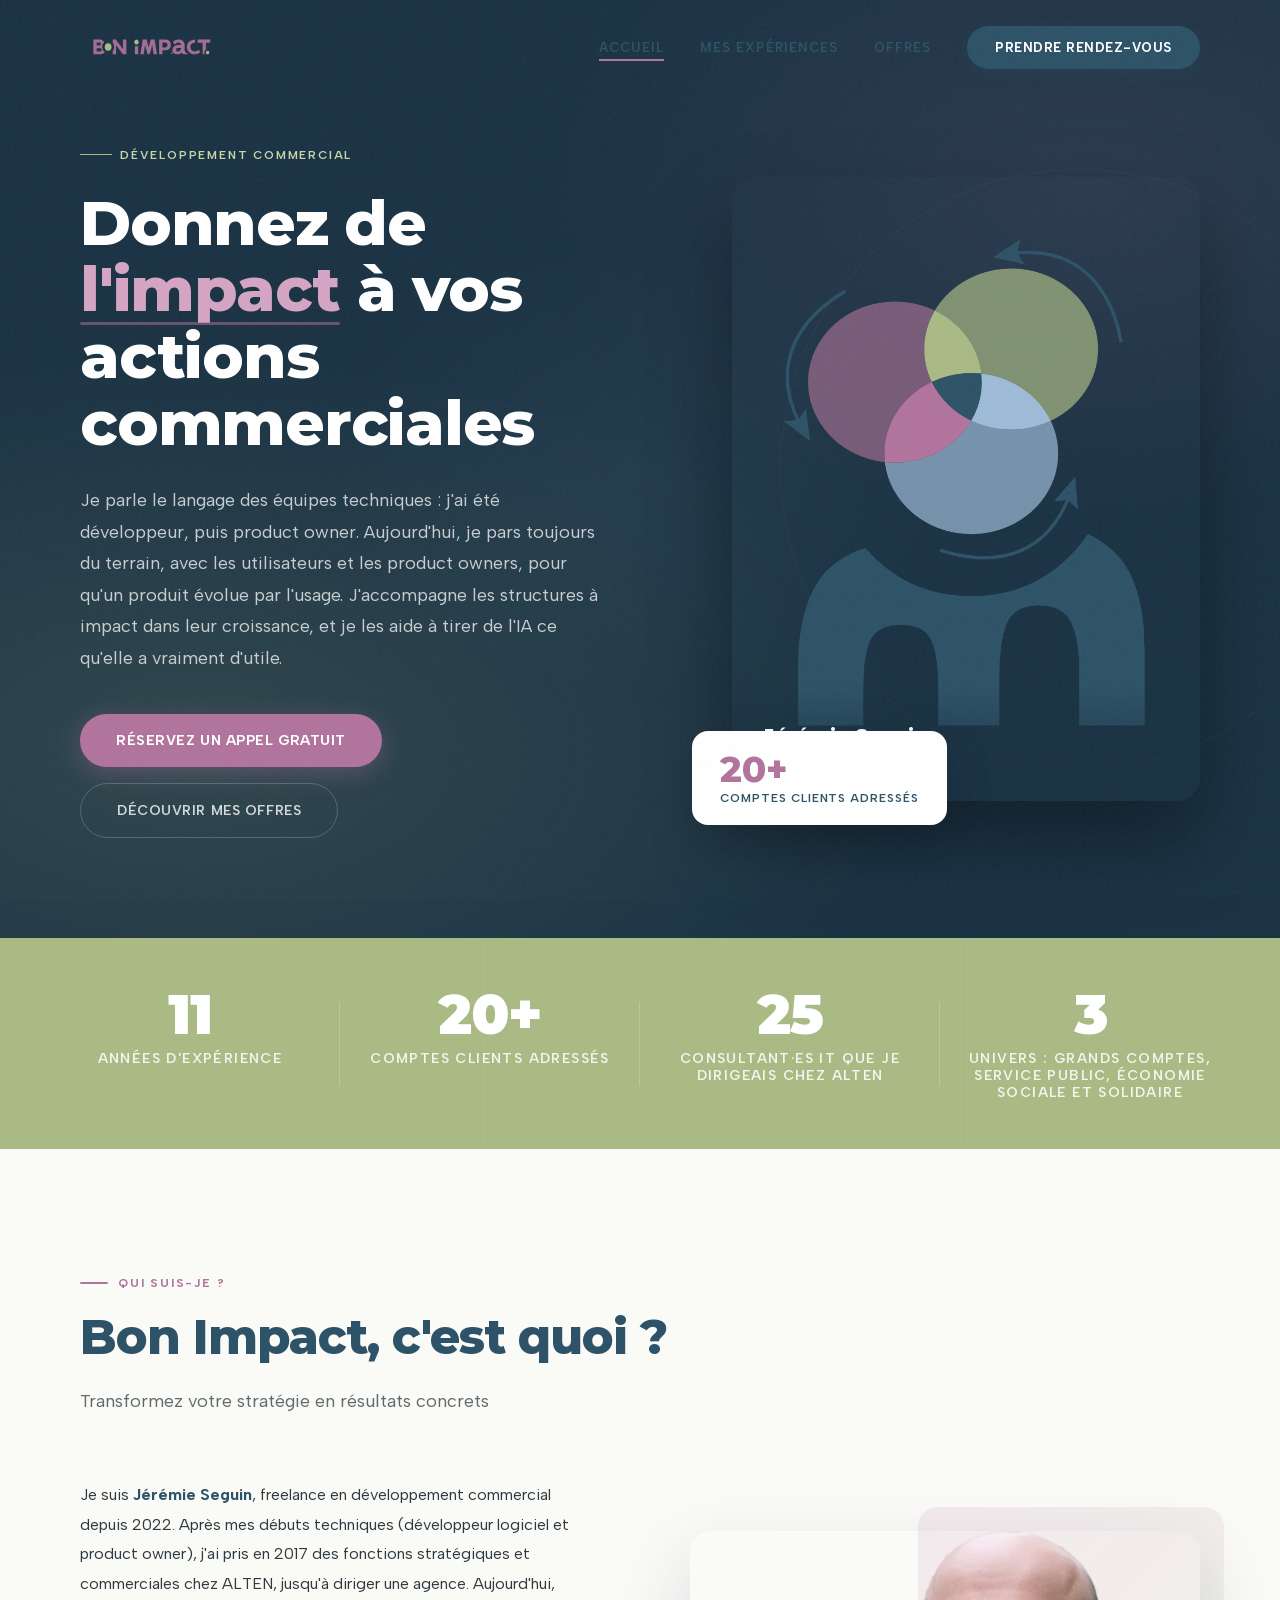
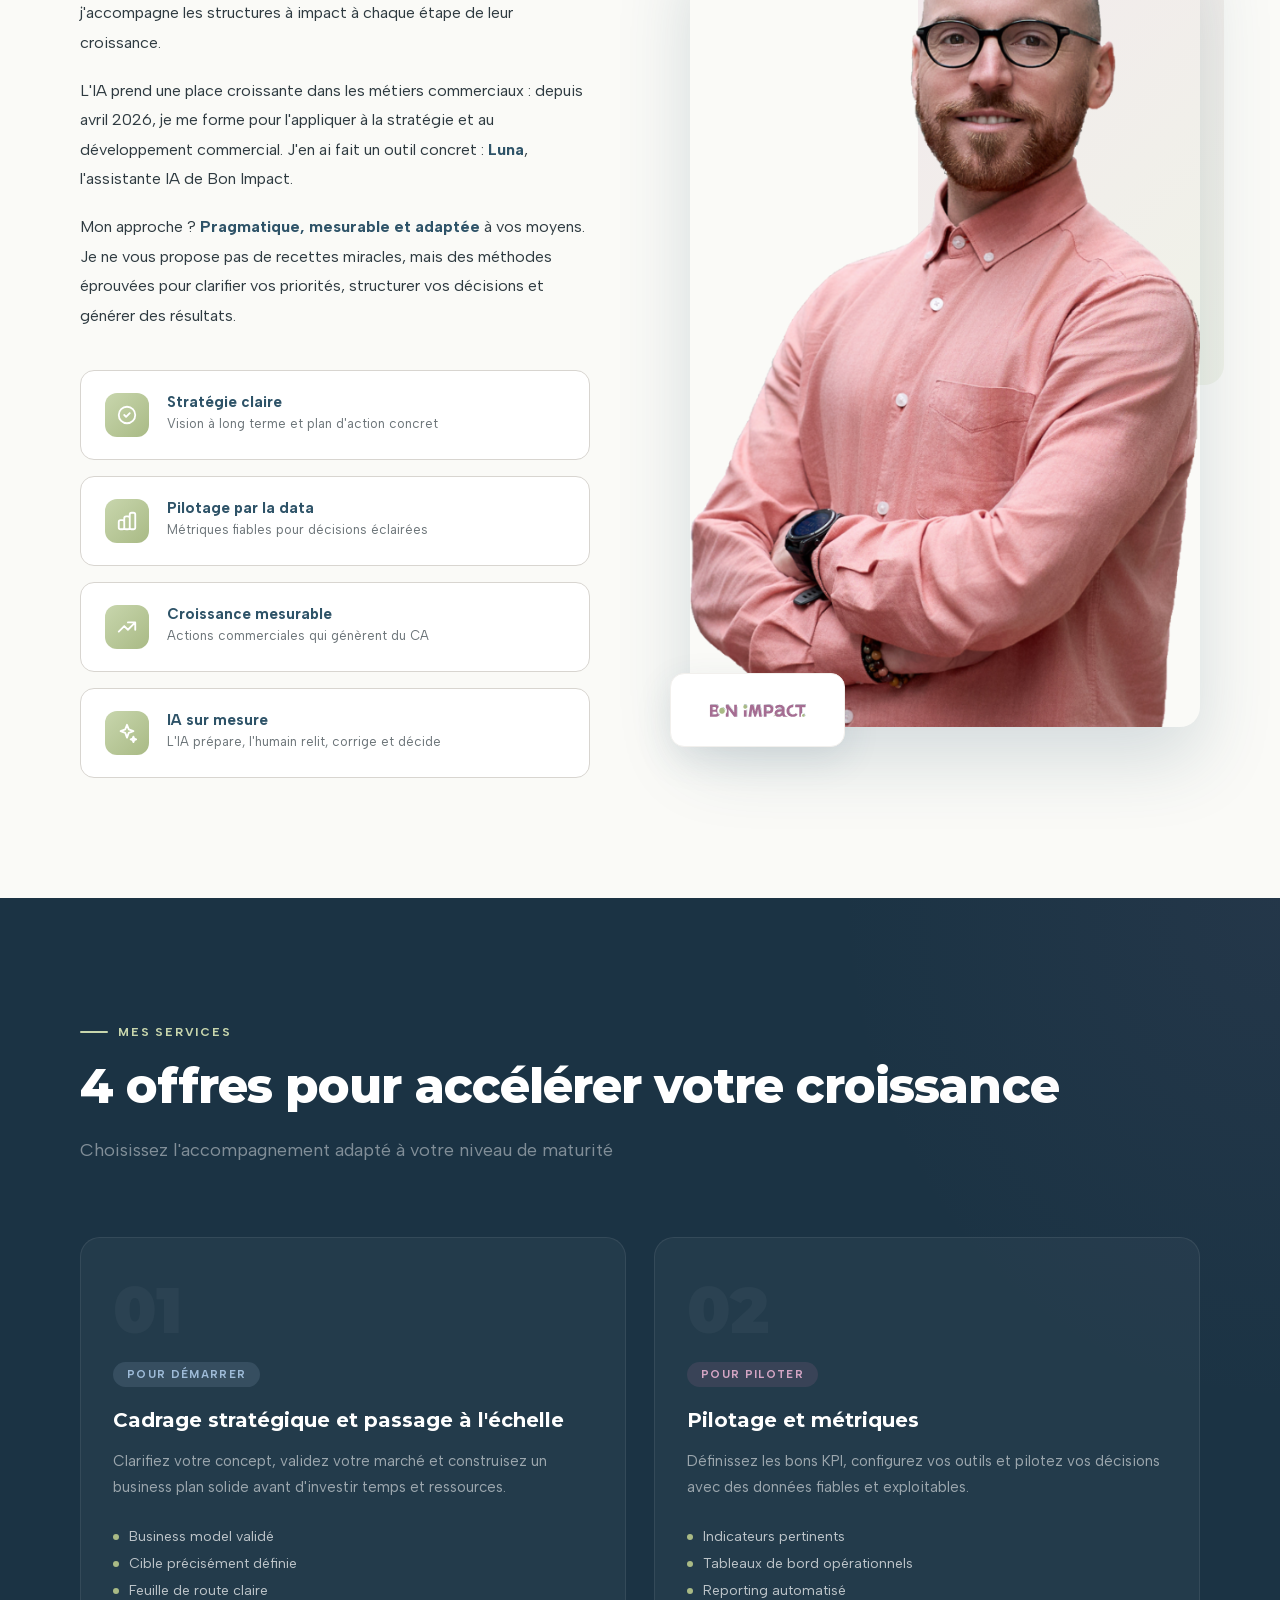
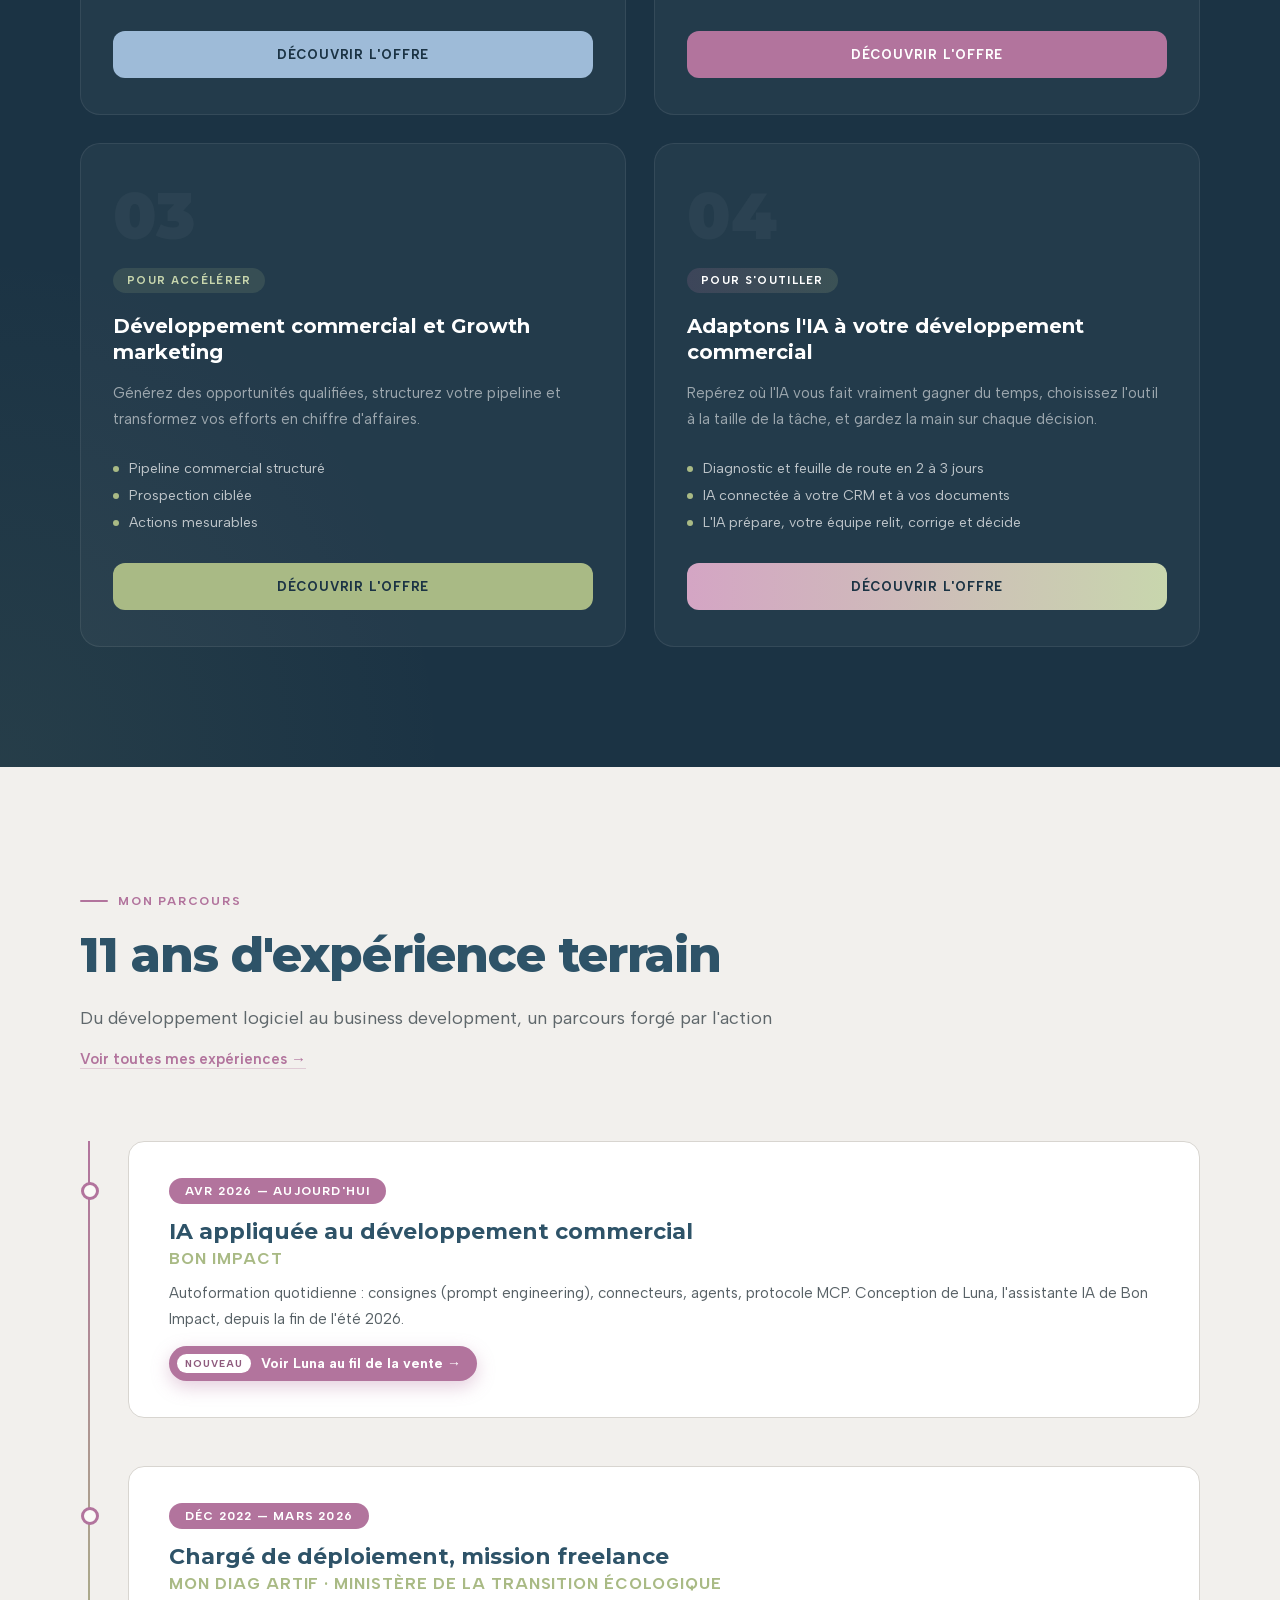
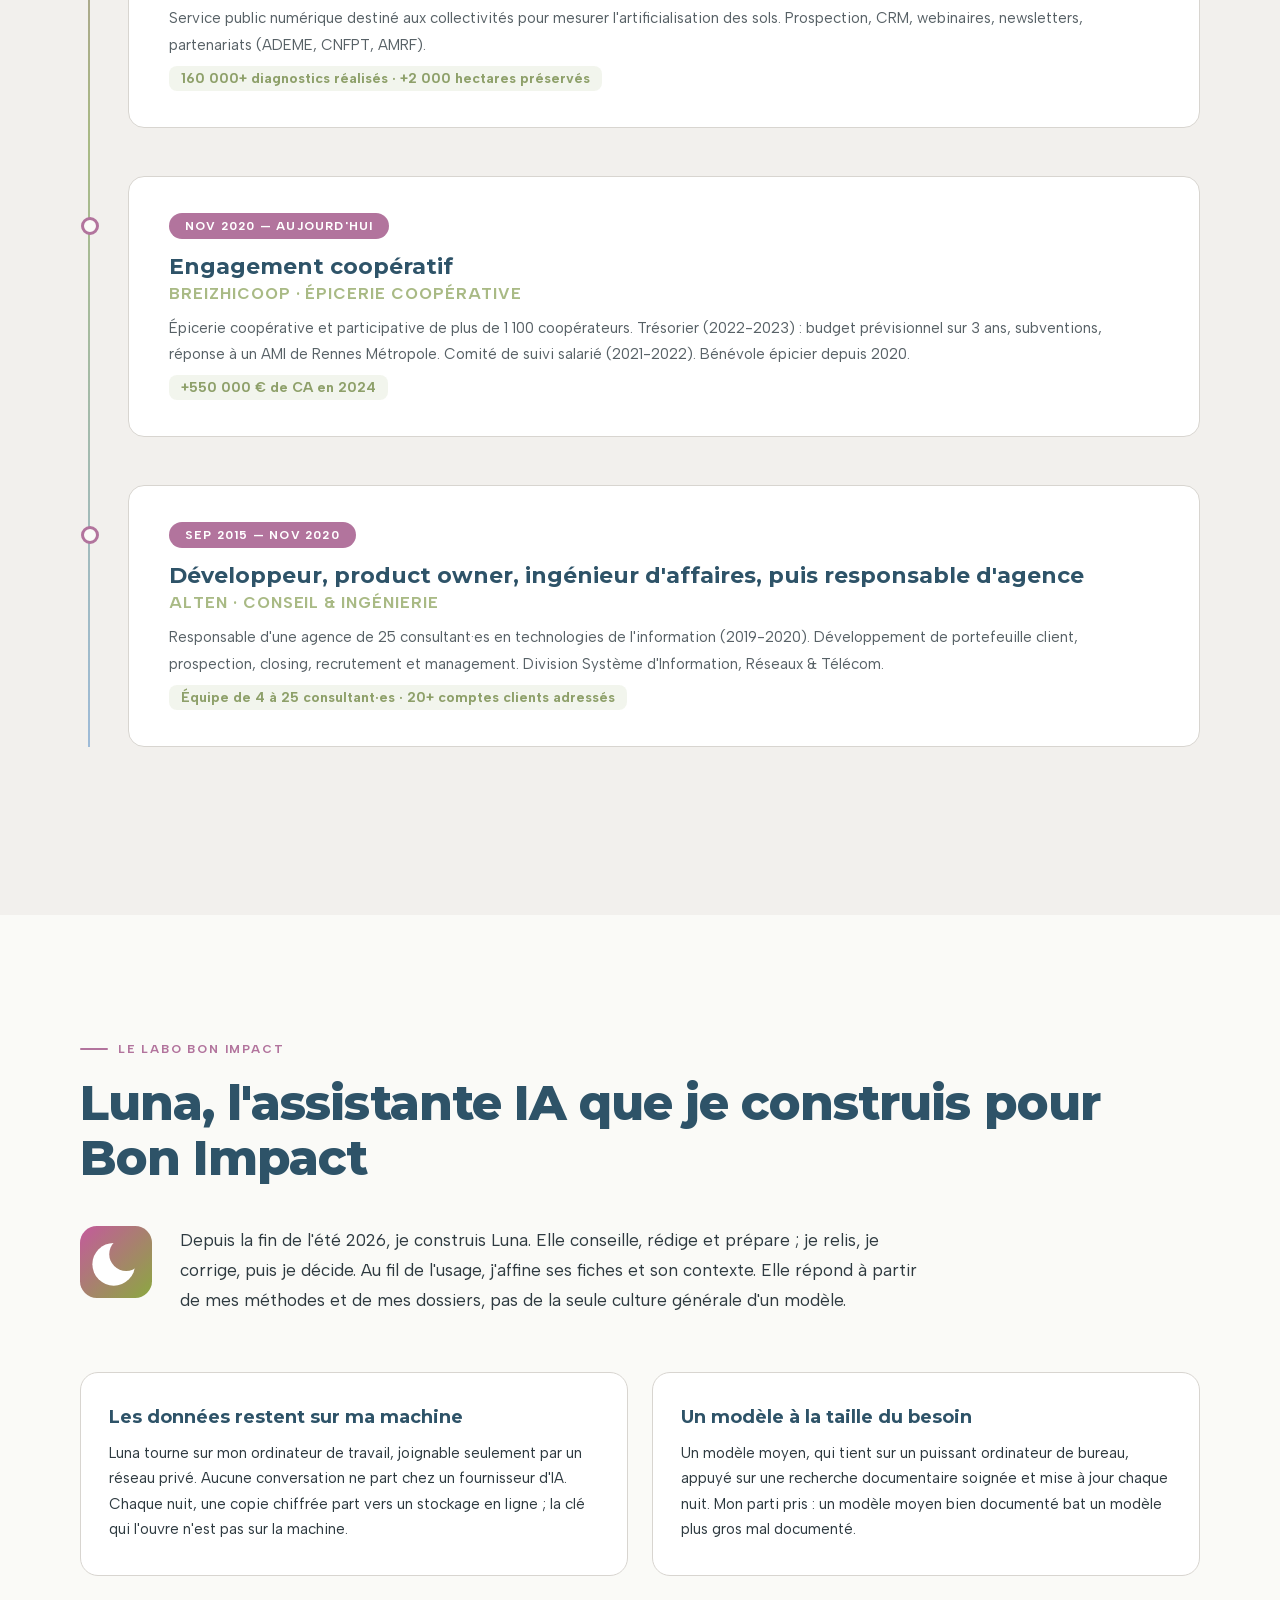
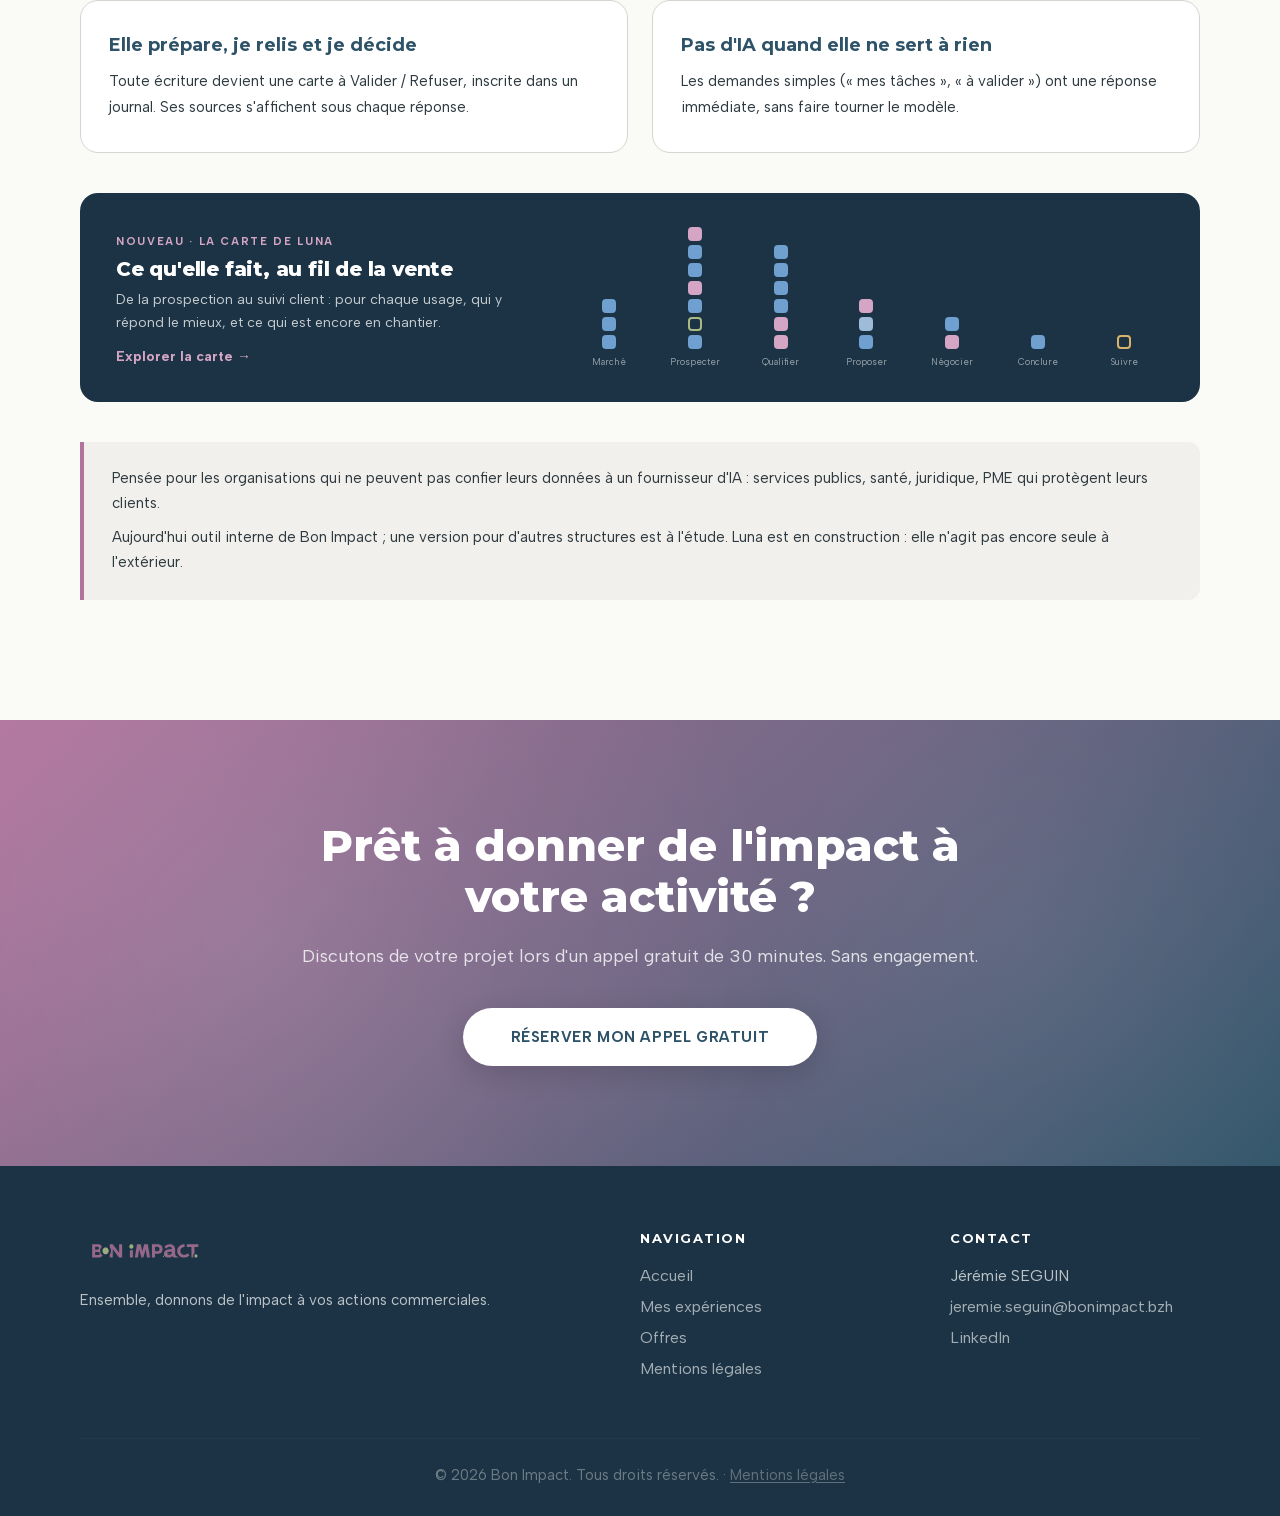
==== index.html @ 22647689 "La feuille de style porte un numéro de version, la pastille Luna devient pleine Sur l'aperçu, le nav" ====
<!DOCTYPE html>
<html lang="fr">

<head>
    <meta charset="UTF-8">
    <meta name="viewport" content="width=device-width, initial-scale=1.0">
    <title>Bon Impact | Développement commercial et IA sur mesure</title>
    <meta name="description"
        content="Dans le numérique depuis 2015, en fonctions stratégiques et commerciales depuis 2017. J'accompagne les structures à impact : cadrage, pilotage, développement commercial et IA adaptée à leurs usages.">

    <!-- Favicon -->
    <link rel="icon" type="image/svg+xml" href="favicon.svg">

    <!-- Fonts -->
    <link rel="preload" href="fonts/montserrat-latin.woff2" as="font" type="font/woff2" crossorigin>
    <link rel="preload" href="fonts/albert-sans-latin.woff2" as="font" type="font/woff2" crossorigin>
    <link rel="stylesheet" href="fonts/fonts.css">

    <!-- Shared design system -->
    <link rel="stylesheet" href="style.css?v=2026-11-13">

    <!--
        Page-specific styles: HOME (index.html)
        Contains: hero, stats band, about, services cards, timeline summary.
    -->
    <style>
        /* ==================================================================
           HERO
           Full-viewport landing with photo card + floating stat badge.
           ================================================================== */

        .hero {
            min-height: 100vh;
            display: flex;
            align-items: center;
            position: relative;
            overflow: hidden;
            background: var(--bleu-nuit);
        }

        .hero::before {
            content: '';
            position: absolute;
            inset: 0;
            background:
                radial-gradient(ellipse 80% 60% at 15% 80%, rgba(169, 186, 133, 0.15) 0%, transparent 70%),
                radial-gradient(ellipse 60% 50% at 85% 20%, rgba(178, 116, 157, 0.12) 0%, transparent 70%),
                radial-gradient(ellipse 40% 40% at 50% 50%, rgba(158, 187, 216, 0.06) 0%, transparent 60%);
        }

        .hero::after {
            content: '';
            position: absolute;
            top: 50%;
            right: -100px;
            width: 600px;
            height: 600px;
            border: 1px solid rgba(178, 116, 157, 0.08);
            border-radius: 50%;
            transform: translateY(-50%);
        }

        .hero-grid {
            display: grid;
            grid-template-columns: 1.1fr 0.9fr;
            gap: 80px;
            align-items: center;
            position: relative;
            z-index: 2;
            padding: 140px 0 100px;
        }

        /* Tag */
        .hero-tag {
            display: inline-flex;
            align-items: center;
            gap: 8px;
            font-size: 12px;
            font-weight: 600;
            letter-spacing: 0.15em;
            text-transform: uppercase;
            color: var(--vert-light);
            margin-bottom: 28px;
            opacity: 0;
            animation: fadeUp 0.8s var(--ease-out-expo) 0.2s forwards;
        }

        .hero-tag::before {
            content: '';
            display: block;
            width: 32px;
            height: 1px;
            background: var(--vert);
        }

        /* Heading */
        .hero h1 {
            font-family: var(--font-display);
            font-size: clamp(38px, 5vw, 62px);
            font-weight: 800;
            line-height: 1.08;
            color: var(--blanc);
            letter-spacing: -0.02em;
            margin-bottom: 28px;
            opacity: 0;
            animation: fadeUp 0.9s var(--ease-out-expo) 0.35s forwards;
        }

        .hero h1 em {
            font-style: normal;
            color: var(--mauve-light);
            position: relative;
        }

        .hero h1 em::after {
            content: '';
            position: absolute;
            bottom: 2px;
            left: 0;
            width: 100%;
            height: 3px;
            background: var(--mauve);
            opacity: 0.5;
            border-radius: 2px;
        }

        /* Lead */
        .hero-lead {
            font-size: 18px;
            line-height: 1.75;
            color: rgba(255, 255, 255, 0.75);
            max-width: 520px;
            margin-bottom: 40px;
            opacity: 0;
            animation: fadeUp 0.9s var(--ease-out-expo) 0.5s forwards;
        }

        /* Actions */
        .hero-actions {
            display: flex;
            gap: 16px;
            flex-wrap: wrap;
            opacity: 0;
            animation: fadeUp 0.9s var(--ease-out-expo) 0.65s forwards;
        }

        .btn-hero-primary {
            background: var(--mauve);
            color: var(--blanc);
            font-family: var(--font-body);
            font-weight: 700;
            font-size: 14px;
            letter-spacing: 0.04em;
            text-transform: uppercase;
            padding: 18px 36px;
            border-radius: 60px;
            transition: all 0.4s var(--ease-out-expo);
            box-shadow: 0 6px 24px rgba(178, 116, 157, 0.35);
        }

        .btn-hero-primary:hover {
            background: var(--mauve-deep);
            transform: translateY(-3px);
            box-shadow: 0 12px 36px rgba(178, 116, 157, 0.4);
        }

        .btn-hero-secondary {
            color: rgba(255, 255, 255, 0.8);
            font-family: var(--font-body);
            font-weight: 600;
            font-size: 14px;
            letter-spacing: 0.04em;
            text-transform: uppercase;
            padding: 18px 36px;
            border-radius: 60px;
            border: 1.5px solid rgba(255, 255, 255, 0.2);
            transition: all 0.4s var(--ease-out-expo);
        }

        .btn-hero-secondary:hover {
            border-color: rgba(255, 255, 255, 0.5);
            color: var(--blanc);
            transform: translateY(-2px);
        }

        /* Photo card */
        .hero-visual {
            position: relative;
            opacity: 0;
            animation: fadeUp 1s var(--ease-out-expo) 0.6s forwards;
        }

        .hero-photo-card {
            position: relative;
            border-radius: 24px;
            overflow: hidden;
            box-shadow: 0 40px 80px rgba(0, 0, 0, 0.35);
        }

        .hero-photo-card img {
            width: 100%;
            aspect-ratio: 3/4;
            object-fit: cover;
            object-position: top;
        }

        .hero-photo-overlay {
            position: absolute;
            bottom: 0;
            left: 0;
            right: 0;
            padding: 40px 32px 32px;
            background: linear-gradient(to top, rgba(27, 51, 68, 0.95) 0%, transparent 100%);
        }

        .hero-photo-name {
            font-family: var(--font-display);
            font-size: 20px;
            font-weight: 700;
            color: var(--blanc);
            margin-bottom: 4px;
        }

        .hero-photo-role {
            font-size: 14px;
            color: var(--vert-light);
            font-weight: 500;
        }

        /* Floating badge */
        .hero-float-card {
            position: absolute;
            bottom: -24px;
            left: -40px;
            background: var(--blanc);
            padding: 20px 28px;
            border-radius: 16px;
            box-shadow: 0 16px 48px rgba(0, 0, 0, 0.15);
            z-index: 3;
            animation: float 6s ease-in-out infinite;
        }

        .hero-float-number {
            font-family: var(--font-display);
            font-size: 36px;
            font-weight: 800;
            color: var(--mauve);
            line-height: 1;
        }

        .hero-float-label {
            font-size: 12px;
            font-weight: 600;
            text-transform: uppercase;
            letter-spacing: 0.08em;
            color: var(--bleu-fonce);
            margin-top: 4px;
        }

        @keyframes float {

            0%,
            100% {
                transform: translateY(0);
            }

            50% {
                transform: translateY(-12px);
            }
        }


        /* ==================================================================
           STATS BAND
           ================================================================== */

        .stats-band {
            background: var(--vert);
            position: relative;
            overflow: hidden;
        }

        .stats-band::before {
            content: '';
            position: absolute;
            inset: 0;
            background: repeating-linear-gradient(90deg, transparent, transparent 120px, rgba(255, 255, 255, 0.04) 120px, rgba(255, 255, 255, 0.04) 121px);
        }

        .stats-inner {
            display: grid;
            grid-template-columns: repeat(4, 1fr);
            position: relative;
            z-index: 1;
        }

        .stat-item {
            text-align: center;
            padding: 48px 24px;
            position: relative;
            transition: background 0.3s ease;
        }

        .stat-item:hover {
            background: rgba(255, 255, 255, 0.08);
        }

        .stat-item:not(:last-child)::after {
            content: '';
            position: absolute;
            right: 0;
            top: 30%;
            bottom: 30%;
            width: 1px;
            background: rgba(255, 255, 255, 0.2);
        }

        .stat-number {
            font-family: var(--font-display);
            font-size: clamp(40px, 5vw, 56px);
            font-weight: 900;
            color: var(--blanc);
            line-height: 1;
            letter-spacing: -0.02em;
        }

        .stat-label {
            font-size: 14px;
            font-weight: 600;
            text-transform: uppercase;
            letter-spacing: 0.1em;
            color: rgba(255, 255, 255, 0.85);
            margin-top: 8px;
        }


        /* ==================================================================
           ABOUT SECTION
           ================================================================== */

        .about {
            padding: 120px 0;
        }

        .about-grid {
            display: grid;
            grid-template-columns: 1fr 1fr;
            gap: 100px;
            align-items: center;
            margin-top: 64px;
        }

        .about-text p {
            font-size: 16px;
            line-height: 1.85;
            color: var(--texte);
            margin-bottom: 18px;
        }

        .about-text p strong {
            color: var(--bleu-fonce);
            font-weight: 700;
        }

        /* Value cards */
        .values-grid {
            display: grid;
            gap: 16px;
            margin-top: 40px;
        }

        .value-card {
            display: flex;
            align-items: flex-start;
            gap: 18px;
            padding: 22px 24px;
            background: var(--blanc);
            border-radius: 14px;
            border: 1px solid var(--gris-moyen);
            transition: all 0.4s var(--ease-out-expo);
        }

        .value-card:hover {
            transform: translateX(6px);
            border-color: var(--vert);
            box-shadow: 0 8px 24px rgba(46, 83, 104, 0.08);
        }

        .value-icon {
            flex-shrink: 0;
            width: 44px;
            height: 44px;
            background: linear-gradient(135deg, var(--vert-light), var(--vert));
            border-radius: 12px;
            display: flex;
            align-items: center;
            justify-content: center;
        }

        .value-icon svg {
            width: 22px;
            height: 22px;
            color: var(--blanc);
        }

        .value-card h4 {
            font-family: var(--font-body);
            font-size: 15px;
            font-weight: 700;
            color: var(--bleu-fonce);
            margin-bottom: 3px;
        }

        .value-card p {
            font-size: 13px;
            line-height: 1.5;
            color: var(--texte);
            opacity: 0.7;
            margin: 0;
        }

        /* Photo composition */
        .about-visual {
            position: relative;
        }

        .about-photo-main {
            border-radius: 20px;
            box-shadow: 0 32px 72px rgba(46, 83, 104, 0.18);
            position: relative;
            z-index: 2;
        }

        .about-visual::before {
            content: '';
            position: absolute;
            top: -24px;
            right: -24px;
            width: 60%;
            height: 60%;
            background: linear-gradient(135deg, var(--mauve-light), var(--vert-light));
            opacity: 0.2;
            border-radius: 20px;
            z-index: 0;
        }

        .about-logo-badge {
            position: absolute;
            bottom: -20px;
            left: -20px;
            background: var(--blanc);
            padding: 18px 28px;
            border-radius: 14px;
            box-shadow: 0 12px 36px rgba(46, 83, 104, 0.12);
            z-index: 3;
            border: 1px solid var(--gris-clair);
        }

        .about-logo-badge img {
            height: 36px;
        }


        /* ==================================================================
           SERVICES CARDS
           ================================================================== */

        .services {
            padding: 120px 0;
            background: var(--bleu-nuit);
            position: relative;
            overflow: hidden;
        }

        .services::before {
            content: '';
            position: absolute;
            inset: 0;
            background: radial-gradient(ellipse 50% 50% at 0% 100%, rgba(169, 186, 133, 0.08) 0%, transparent 70%), radial-gradient(ellipse 50% 50% at 100% 0%, rgba(178, 116, 157, 0.06) 0%, transparent 70%);
        }

        /* Override section-header on dark bg */
        .services .section-label {
            color: var(--vert-light);
        }

        .services .section-label::before {
            background: var(--vert-light);
        }

        .services .section-title {
            color: var(--blanc);
        }

        .services .section-subtitle {
            color: rgba(255, 255, 255, 0.6);
        }

        .services-grid {
            display: grid;
            grid-template-columns: repeat(2, 1fr);
            gap: 28px;
            margin-top: 72px;
            position: relative;
            z-index: 1;
        }

        .service-card {
            background: rgba(255, 255, 255, 0.04);
            border: 1px solid rgba(255, 255, 255, 0.08);
            border-radius: 20px;
            padding: 40px 32px 36px;
            transition: all 0.5s var(--ease-out-expo);
            position: relative;
            overflow: hidden;
        }

        .service-card::before {
            content: '';
            position: absolute;
            top: 0;
            left: 0;
            right: 0;
            height: 3px;
            background: var(--bleu-clair);
            transform: scaleX(0);
            transform-origin: left;
            transition: transform 0.5s var(--ease-out-expo);
        }

        .service-card:hover::before {
            transform: scaleX(1);
        }

        .service-card:hover {
            background: rgba(255, 255, 255, 0.08);
            border-color: rgba(255, 255, 255, 0.15);
            transform: translateY(-8px);
            box-shadow: 0 24px 64px rgba(0, 0, 0, 0.25);
        }

        .service-card:nth-child(2)::before {
            background: var(--mauve);
        }

        .service-card:nth-child(3)::before {
            background: var(--vert);
        }

        .service-card:nth-child(4)::before {
            background: linear-gradient(90deg, var(--mauve), var(--vert));
        }

        .card-number {
            font-family: var(--font-display);
            font-size: 64px;
            font-weight: 900;
            color: rgba(255, 255, 255, 0.04);
            line-height: 1;
            margin-bottom: 20px;
        }

        .card-tag {
            display: inline-block;
            font-size: 11px;
            font-weight: 700;
            letter-spacing: 0.12em;
            text-transform: uppercase;
            padding: 6px 14px;
            border-radius: 20px;
            margin-bottom: 20px;
        }

        .card-tag-blue {
            background: rgba(158, 187, 216, 0.15);
            color: var(--bleu-clair);
        }

        .card-tag-pink {
            background: rgba(178, 116, 157, 0.15);
            color: var(--mauve-light);
        }

        .card-tag-green {
            background: rgba(169, 186, 133, 0.15);
            color: var(--vert-light);
        }

        .card-tag-ia {
            background: linear-gradient(90deg, rgba(178, 116, 157, 0.18), rgba(169, 186, 133, 0.18));
            color: var(--blanc);
        }

        .service-card h3 {
            font-family: var(--font-display);
            font-size: 20px;
            font-weight: 700;
            color: var(--blanc);
            line-height: 1.3;
            margin-bottom: 16px;
        }

        .service-card .card-desc {
            font-size: 15px;
            line-height: 1.7;
            color: rgba(255, 255, 255, 0.55);
            margin-bottom: 28px;
        }

        .card-benefits {
            display: flex;
            flex-direction: column;
            gap: 10px;
            margin-bottom: 32px;
        }

        .benefit {
            display: flex;
            align-items: center;
            gap: 10px;
            font-size: 14px;
            color: rgba(255, 255, 255, 0.7);
        }

        .benefit::before {
            content: '';
            width: 6px;
            height: 6px;
            background: var(--vert);
            border-radius: 50%;
            flex-shrink: 0;
        }

        .btn-card {
            display: block;
            text-align: center;
            font-family: var(--font-body);
            font-size: 13px;
            font-weight: 700;
            letter-spacing: 0.06em;
            text-transform: uppercase;
            padding: 16px 24px;
            border-radius: 12px;
            transition: all 0.4s var(--ease-out-expo);
        }

        .btn-blue {
            background: var(--bleu-clair);
            color: var(--bleu-nuit);
        }

        .btn-blue:hover {
            background: #b5cedf;
            transform: translateY(-2px);
        }

        .btn-pink {
            background: var(--mauve);
            color: var(--blanc);
        }

        .btn-pink:hover {
            background: var(--mauve-deep);
            transform: translateY(-2px);
        }

        .btn-green {
            background: var(--vert);
            color: var(--bleu-nuit);
        }

        .btn-green:hover {
            background: #b8c898;
            transform: translateY(-2px);
        }

        .btn-ia {
            background: linear-gradient(90deg, var(--mauve-light), var(--vert-light));
            color: var(--bleu-nuit);
        }

        .btn-ia:hover {
            filter: brightness(1.06);
            transform: translateY(-2px);
        }


        /* ==================================================================
           LABO — Luna
           ================================================================== */

        .labo {
            padding: 120px 0;
            background: var(--creme);
        }

        .labo-head {
            display: flex;
            align-items: flex-start;
            gap: 28px;
            margin-top: 40px;
        }

        .labo-icon {
            flex-shrink: 0;
            width: 72px;
            height: 72px;
        }

        .labo-intro {
            font-size: 17px;
            line-height: 1.75;
            max-width: 760px;
            margin: 0;
        }

        .labo-grid {
            display: grid;
            grid-template-columns: repeat(2, 1fr);
            gap: 24px;
            margin-top: 56px;
        }

        .labo-card {
            background: var(--blanc);
            border: 1px solid var(--gris-moyen);
            border-radius: 18px;
            padding: 32px 28px;
            transition: all 0.4s var(--ease-out-expo);
        }

        .labo-card:hover {
            border-color: var(--mauve-light);
            box-shadow: 0 12px 32px rgba(46, 83, 104, 0.08);
        }

        .labo-card h3 {
            font-family: var(--font-display);
            font-size: 18px;
            font-weight: 700;
            color: var(--bleu-fonce);
            line-height: 1.35;
            margin-bottom: 12px;
        }

        .labo-card p {
            font-size: 15px;
            line-height: 1.7;
            margin: 0;
        }

        .labo-foot {
            margin-top: 40px;
            padding: 24px 28px;
            border-left: 4px solid var(--mauve);
            background: var(--gris-clair);
            border-radius: 0 12px 12px 0;
            font-size: 15px;
            line-height: 1.7;
        }

        .labo-foot p {
            margin: 0;
        }

        .labo-foot p + p {
            margin-top: 8px;
        }


        /* ==================================================================
           TIMELINE SUMMARY
           ================================================================== */

        .parcours {
            padding: 120px 0;
            background: var(--gris-clair);
        }

        .parcours-link {
            display: inline-block;
            margin-top: 16px;
            color: var(--mauve);
            font-weight: 600;
            font-size: 15px;
            border-bottom: 1px solid rgba(178, 116, 157, 0.3);
            transition: color 0.3s ease;
        }

        .parcours-link:hover {
            color: var(--mauve-deep);
        }

        .timeline {
            margin-top: 72px;
            position: relative;
            padding-left: 48px;
        }

        .timeline::before {
            content: '';
            position: absolute;
            left: 8px;
            top: 0;
            bottom: 0;
            width: 2px;
            background: linear-gradient(180deg, var(--mauve) 0%, var(--vert) 50%, var(--bleu-clair) 100%);
        }

        .tl-item {
            position: relative;
            margin-bottom: 48px;
            background: var(--blanc);
            padding: 36px 40px;
            border-radius: 16px;
            border: 1px solid var(--gris-moyen);
            transition: all 0.4s var(--ease-out-expo);
        }

        .tl-item:hover {
            transform: translateX(6px);
            box-shadow: 0 12px 32px rgba(46, 83, 104, 0.08);
            border-color: var(--mauve);
        }

        .tl-item::before {
            content: '';
            position: absolute;
            left: -48px;
            top: 40px;
            width: 18px;
            height: 18px;
            background: var(--creme);
            border: 3px solid var(--mauve);
            border-radius: 50%;
            z-index: 1;
        }

        .tl-dates {
            display: inline-block;
            font-size: 12px;
            font-weight: 700;
            letter-spacing: 0.1em;
            text-transform: uppercase;
            background: var(--mauve);
            color: var(--blanc);
            padding: 6px 16px;
            border-radius: 20px;
            margin-bottom: 14px;
        }

        .tl-item h3 {
            font-family: var(--font-display);
            font-size: 22px;
            font-weight: 700;
            color: var(--bleu-fonce);
            margin-bottom: 4px;
        }

        .tl-company {
            font-size: 16px;
            font-weight: 700;
            color: var(--vert);
            text-transform: uppercase;
            letter-spacing: 0.06em;
            margin-bottom: 12px;
        }

        .tl-item p {
            font-size: 15px;
            line-height: 1.75;
            color: var(--texte);
            opacity: 0.8;
        }

        .tl-highlight {
            display: inline-block;
            background: rgba(169, 186, 133, 0.15);
            color: var(--vert-deep);
            font-weight: 700;
            padding: 4px 12px;
            border-radius: 8px;
            font-size: 14px;
            margin-top: 8px;
        }


        /* ==================================================================
           RESPONSIVE — Page-specific
           ================================================================== */

        @media (max-width: 1024px) {
            .hero-grid {
                grid-template-columns: 1fr;
                gap: 48px;
                padding: 120px 0 80px;
            }

            .hero-visual {
                max-width: 400px;
                margin: 0 auto;
            }

            .hero-float-card {
                left: 0;
            }

            .about-grid {
                grid-template-columns: 1fr;
                gap: 60px;
            }

            .about-visual {
                max-width: 400px;
                margin: 0 auto;
            }

            .services-grid {
                grid-template-columns: 1fr;
                max-width: 520px;
                margin-left: auto;
                margin-right: auto;
                margin-top: 60px;
            }

            .stats-inner {
                grid-template-columns: repeat(2, 1fr);
            }

            .stat-item:nth-child(2n)::after {
                display: none;
            }

            .labo-grid {
                grid-template-columns: 1fr;
            }
        }

        @media (max-width: 768px) {
            .stats-inner {
                grid-template-columns: 1fr;
            }

            .stat-item:not(:last-child)::after {
                display: none;
            }

            .stat-item {
                padding: 28px 24px;
            }

            .timeline {
                padding-left: 36px;
            }

            .tl-item {
                padding: 28px;
            }

            .tl-item::before {
                left: -36px;
            }

            .hero-float-card {
                display: none;
            }

            .labo-head {
                flex-direction: column;
                gap: 20px;
            }

            .labo-icon {
                width: 56px;
                height: 56px;
            }
        }
    </style>
</head>

<body>

    <!-- ================================================================
         NAVIGATION — Active: Accueil
         ================================================================ -->
    <nav class="nav" id="nav">
        <div class="container">
            <div class="nav-inner">
                <a href="index.html"><img src="Logo_Bon_impact.svg" alt="Bon Impact" class="nav-logo"></a>
                <ul class="nav-links" id="navLinks">
                    <li><a href="index.html" class="nav-link active">Accueil</a></li>
                    <li><a href="a-propos.html" class="nav-link">Mes expériences</a></li>
                    <li><a href="offres.html" class="nav-link">Offres</a></li>
                    <li><a href="https://cal.com/bonimpact/appel-decouverte" data-rdv class="nav-cta">Prendre rendez-vous</a></li>
                </ul>
                <div class="hamburger" onclick="document.getElementById('navLinks').classList.toggle('open')">
                    <span></span><span></span><span></span>
                </div>
            </div>
        </div>
    </nav>

    <!-- HERO -->
    <section class="hero" id="hero">
        <div class="container">
            <div class="hero-grid">
                <div>
                    <div class="hero-tag">Développement commercial</div>
                    <h1>Donnez de <em>l'impact</em> à vos actions commerciales</h1>
                    <p class="hero-lead">Je parle le langage des équipes techniques : j'ai été développeur, puis
                        product owner. Aujourd'hui, je pars toujours du terrain, avec les utilisateurs et les product owners,
                        pour qu'un produit évolue par l'usage. J'accompagne les structures à impact dans leur
                        croissance, et je les aide à tirer de l'IA ce qu'elle a vraiment d'utile.</p>
                    <div class="hero-actions">
                        <a href="https://cal.com/bonimpact/appel-decouverte" data-rdv class="btn-hero-primary">Réservez un appel
                            gratuit</a>
                        <a href="offres.html" class="btn-hero-secondary">Découvrir mes offres</a>
                    </div>
                </div>
                <div class="hero-visual">
                    <div class="hero-photo-card">
                        <img src="Hero_index.png"
                            alt="Image décorative sur les couleurs de Bon Impact et symbolisant le cycle stratégie, pilotage et growth marketing">
                        <div class="hero-photo-overlay">
                            <div class="hero-photo-name">Jérémie Seguin</div>
                            <div class="hero-photo-role">Fondateur — Bon Impact</div>
                        </div>
                    </div>
                    <div class="hero-float-card">
                        <div class="hero-float-number">20+</div>
                        <div class="hero-float-label">Comptes clients adressés</div>
                    </div>
                </div>
            </div>
        </div>
    </section>

    <!-- STATS -->
    <section class="stats-band">
        <div class="container-wide">
            <div class="stats-inner">
                <div class="stat-item">
                    <div class="stat-number" data-years-since="2015-09">11</div>
                    <div class="stat-label">Années d'expérience</div>
                </div>
                <div class="stat-item">
                    <div class="stat-number">20+</div>
                    <div class="stat-label">Comptes clients adressés</div>
                </div>
                <div class="stat-item">
                    <div class="stat-number">25</div>
                    <div class="stat-label">Consultant·es IT que je dirigeais chez ALTEN</div>
                </div>
                <div class="stat-item">
                    <div class="stat-number">3</div>
                    <div class="stat-label">Univers : grands comptes, service public, économie sociale et solidaire</div>
                </div>
            </div>
        </div>
    </section>

    <!-- ABOUT — Summary (full version: a-propos.html) -->
    <section class="about" id="about">
        <div class="container">
            <div class="section-label">Qui suis-je ?</div>
            <div class="section-title">Bon Impact, c'est quoi ?</div>
            <div class="section-subtitle">Transformez votre stratégie en résultats concrets</div>
            <div class="about-grid">
                <div class="about-text reveal">
                    <p>Je suis <strong>Jérémie Seguin</strong>, freelance en développement commercial depuis 2022.
                        Après mes débuts techniques (développeur logiciel et product owner), j'ai pris en 2017 des
                        fonctions stratégiques et commerciales chez ALTEN, jusqu'à diriger une agence. Aujourd'hui,
                        j'accompagne les structures à impact à chaque étape de leur croissance.</p>
                    <p>L'IA prend une place croissante dans les métiers commerciaux : depuis avril 2026, je me forme
                        pour l'appliquer à la stratégie et au développement commercial. J'en ai fait un outil concret :
                        <a href="#labo"><strong>Luna</strong></a>, l'assistante IA de Bon Impact.</p>
                    <p>Mon approche ? <strong>Pragmatique, mesurable et adaptée</strong> à vos moyens. Je ne vous
                        propose pas de recettes miracles, mais des méthodes éprouvées pour clarifier vos priorités,
                        structurer vos décisions et générer des résultats.</p>
                    <div class="values-grid">
                        <div class="value-card">
                            <div class="value-icon"><svg viewBox="0 0 24 24" fill="none" stroke="currentColor"
                                    stroke-width="2" stroke-linecap="round" stroke-linejoin="round">
                                    <path d="M9 12l2 2 4-4m6 2a9 9 0 11-18 0 9 9 0 0118 0z" />
                                </svg></div>
                            <div>
                                <h4>Stratégie claire</h4>
                                <p>Vision à long terme et plan d'action concret</p>
                            </div>
                        </div>
                        <div class="value-card">
                            <div class="value-icon"><svg viewBox="0 0 24 24" fill="none" stroke="currentColor"
                                    stroke-width="2" stroke-linecap="round" stroke-linejoin="round">
                                    <path
                                        d="M9 19v-6a2 2 0 00-2-2H5a2 2 0 00-2 2v6a2 2 0 002 2h2a2 2 0 002-2zm0 0V9a2 2 0 012-2h2a2 2 0 012 2v10m-6 0a2 2 0 002 2h2a2 2 0 002-2m0 0V5a2 2 0 012-2h2a2 2 0 012 2v14a2 2 0 01-2 2h-2a2 2 0 01-2-2z" />
                                </svg></div>
                            <div>
                                <h4>Pilotage par la data</h4>
                                <p>Métriques fiables pour décisions éclairées</p>
                            </div>
                        </div>
                        <div class="value-card">
                            <div class="value-icon"><svg viewBox="0 0 24 24" fill="none" stroke="currentColor"
                                    stroke-width="2" stroke-linecap="round" stroke-linejoin="round">
                                    <path d="M13 7h8m0 0v8m0-8l-8 8-4-4-6 6" />
                                </svg></div>
                            <div>
                                <h4>Croissance mesurable</h4>
                                <p>Actions commerciales qui génèrent du CA</p>
                            </div>
                        </div>
                        <div class="value-card">
                            <div class="value-icon"><svg viewBox="0 0 24 24" fill="none" stroke="currentColor"
                                    stroke-width="2" stroke-linecap="round" stroke-linejoin="round">
                                    <path
                                        d="M12 3l1.9 5.1L19 10l-5.1 1.9L12 17l-1.9-5.1L5 10l5.1-1.9L12 3zM19 16l.8 2.2L22 19l-2.2.8L19 22l-.8-2.2L16 19l2.2-.8L19 16z" />
                                </svg></div>
                            <div>
                                <h4>IA sur mesure</h4>
                                <p>L'IA prépare, l'humain relit, corrige et décide</p>
                            </div>
                        </div>
                    </div>
                </div>
                <div class="about-visual reveal">
                    <img src="Jeremie_Bon_Impact.png" alt="Jérémie Seguin — Bon Impact" class="about-photo-main">
                    <div class="about-logo-badge"><img
                            src="Logo_Bon_impact.svg"
                            alt="Logo Bon Impact"></div>
                </div>
            </div>
        </div>
    </section>

    <!-- SERVICES — Summary (full version: offres.html) -->
    <section class="services" id="services">
        <div class="container">
            <div class="section-label">Mes services</div>
            <div class="section-title">4 offres pour accélérer votre croissance</div>
            <div class="section-subtitle">Choisissez l'accompagnement adapté à votre niveau de maturité</div>
            <div class="services-grid">
                <div class="service-card reveal">
                    <div class="card-number">01</div>
                    <span class="card-tag card-tag-blue">Pour démarrer</span>
                    <h3>Cadrage stratégique et passage à l'échelle</h3>
                    <p class="card-desc">Clarifiez votre concept, validez votre marché et construisez un business plan
                        solide avant d'investir temps et ressources.</p>
                    <div class="card-benefits">
                        <div class="benefit">Business model validé</div>
                        <div class="benefit">Cible précisément définie</div>
                        <div class="benefit">Feuille de route claire</div>
                    </div>
                    <a href="offres.html" class="btn-card btn-blue">Découvrir l'offre</a>
                </div>
                <div class="service-card reveal">
                    <div class="card-number">02</div>
                    <span class="card-tag card-tag-pink">Pour piloter</span>
                    <h3>Pilotage et métriques</h3>
                    <p class="card-desc">Définissez les bons KPI, configurez vos outils et pilotez vos décisions avec
                        des données fiables et exploitables.</p>
                    <div class="card-benefits">
                        <div class="benefit">Indicateurs pertinents</div>
                        <div class="benefit">Tableaux de bord opérationnels</div>
                        <div class="benefit">Reporting automatisé</div>
                    </div>
                    <a href="offres.html" class="btn-card btn-pink">Découvrir l'offre</a>
                </div>
                <div class="service-card reveal">
                    <div class="card-number">03</div>
                    <span class="card-tag card-tag-green">Pour accélérer</span>
                    <h3>Développement commercial et Growth marketing</h3>
                    <p class="card-desc">Générez des opportunités qualifiées, structurez votre pipeline et transformez
                        vos efforts en chiffre d'affaires.</p>
                    <div class="card-benefits">
                        <div class="benefit">Pipeline commercial structuré</div>
                        <div class="benefit">Prospection ciblée</div>
                        <div class="benefit">Actions mesurables</div>
                    </div>
                    <a href="offres.html" class="btn-card btn-green">Découvrir l'offre</a>
                </div>
                <div class="service-card reveal">
                    <div class="card-number">04</div>
                    <span class="card-tag card-tag-ia">Pour s'outiller</span>
                    <h3>Adaptons l'IA à votre développement commercial</h3>
                    <p class="card-desc">Repérez où l'IA vous fait vraiment gagner du temps, choisissez l'outil à la
                        taille de la tâche, et gardez la main sur chaque décision.</p>
                    <div class="card-benefits">
                        <div class="benefit">Diagnostic et feuille de route en 2 à 3 jours</div>
                        <div class="benefit">IA connectée à votre CRM et à vos documents</div>
                        <div class="benefit">L'IA prépare, votre équipe relit, corrige et décide</div>
                    </div>
                    <a href="offres.html#ia" class="btn-card btn-ia">Découvrir l'offre</a>
                </div>
            </div>
        </div>
    </section>

    <!-- PARCOURS — Summary (full version: a-propos.html) -->
    <section class="parcours" id="parcours">
        <div class="container">
            <div class="section-label">Mon parcours</div>
            <div class="section-title"><span data-years-since="2015-09">11</span> ans d'expérience terrain</div>
            <div class="section-subtitle">Du développement logiciel au business development, un parcours forgé par
                l'action</div>
            <a href="a-propos.html" class="parcours-link">Voir toutes mes expériences →</a>
            <div class="timeline">
                <div class="tl-item reveal">
                    <span class="tl-dates">Avr 2026 — aujourd'hui</span>
                    <h3>IA appliquée au développement commercial</h3>
                    <div class="tl-company">Bon Impact</div>
                    <p>Autoformation quotidienne : consignes (prompt engineering), connecteurs, agents, protocole MCP.
                        Conception de Luna, l'assistante IA de Bon Impact, depuis la fin de l'été 2026.</p>
                    <a href="luna.html" class="luna-puce"><span class="neuf">Nouveau</span>Voir Luna au fil de la vente →</a>
                </div>
                <div class="tl-item reveal">
                    <span class="tl-dates">Déc 2022 — Mars 2026</span>
                    <h3>Chargé de déploiement, mission freelance</h3>
                    <div class="tl-company">Mon Diag Artif · Ministère de la Transition Écologique</div>
                    <p>Service public numérique destiné aux collectivités pour mesurer l'artificialisation des sols.
                        Prospection, CRM, webinaires, newsletters, partenariats (ADEME, CNFPT, AMRF).</p>
                    <span class="tl-highlight">160 000+ diagnostics réalisés · +2 000 hectares préservés</span>
                </div>
                <div class="tl-item reveal">
                    <span class="tl-dates">Nov 2020 — aujourd'hui</span>
                    <h3>Engagement coopératif</h3>
                    <div class="tl-company">Breizhicoop · Épicerie coopérative</div>
                    <p>Épicerie coopérative et participative de plus de 1 100 coopérateurs. Trésorier (2022-2023) :
                        budget prévisionnel sur 3 ans, subventions, réponse à un AMI de Rennes Métropole. Comité de
                        suivi salarié (2021-2022). Bénévole épicier depuis 2020.</p>
                    <span class="tl-highlight">+550 000 € de CA en 2024</span>
                </div>
                <div class="tl-item reveal">
                    <span class="tl-dates">Sep 2015 — Nov 2020</span>
                    <h3>Développeur, product owner, ingénieur d'affaires, puis responsable d'agence</h3>
                    <div class="tl-company">ALTEN · Conseil & Ingénierie</div>
                    <p>Responsable d'une agence de 25 consultant·es en technologies de l'information (2019-2020).
                        Développement de portefeuille client, prospection, closing, recrutement et management.
                        Division Système d'Information, Réseaux & Télécom.</p>
                    <span class="tl-highlight">Équipe de 4 à 25 consultant·es · 20+ comptes clients adressés</span>
                </div>
            </div>
        </div>
    </section>

    <!-- LABO — Luna -->
    <section class="labo" id="labo">
        <div class="container">
            <div class="section-label">Le labo Bon Impact</div>
            <div class="section-title">Luna, l'assistante IA que je construis pour Bon Impact</div>
            <div class="labo-head reveal">
                <svg class="labo-icon" viewBox="0 0 64 64" aria-hidden="true">
                    <defs>
                        <linearGradient id="lunaTile" x1="0" y1="0" x2="1" y2="1">
                            <stop offset="0" stop-color="#C45A9C" />
                            <stop offset="1" stop-color="#8BA840" />
                        </linearGradient>
                        <mask id="lunaCut">
                            <rect width="64" height="64" fill="#fff" />
                            <circle cx="41" cy="25" r="15" fill="#000" />
                        </mask>
                    </defs>
                    <rect width="64" height="64" rx="15" fill="url(#lunaTile)" />
                    <circle cx="30" cy="34" r="19" fill="#fff" mask="url(#lunaCut)" />
                </svg>
                <p class="labo-intro">Depuis la fin de l'été 2026, je construis Luna. Elle conseille, rédige et
                    prépare ; je relis, je corrige, puis je décide. Au fil de l'usage, j'affine ses fiches et son
                    contexte. Elle répond à partir de mes méthodes et de mes dossiers, pas de la seule culture
                    générale d'un modèle.</p>
            </div>
            <div class="labo-grid">
                <div class="labo-card reveal">
                    <h3>Les données restent sur ma machine</h3>
                    <p>Luna tourne sur mon ordinateur de travail, joignable seulement par un réseau privé. Aucune
                        conversation ne part chez un fournisseur d'IA. Chaque nuit, une copie chiffrée part vers un
                        stockage en ligne ; la clé qui l'ouvre n'est pas sur la machine.</p>
                </div>
                <div class="labo-card reveal">
                    <h3>Un modèle à la taille du besoin</h3>
                    <p>Un modèle moyen, qui tient sur un puissant ordinateur de bureau, appuyé sur une recherche
                        documentaire soignée et mise à jour chaque nuit. Mon parti pris : un modèle moyen bien
                        documenté bat un modèle plus gros mal documenté.</p>
                </div>
                <div class="labo-card reveal">
                    <h3>Elle prépare, je relis et je décide</h3>
                    <p>Toute écriture devient une carte à Valider / Refuser, inscrite dans un journal. Ses sources
                        s'affichent sous chaque réponse.</p>
                </div>
                <div class="labo-card reveal">
                    <h3>Pas d'IA quand elle ne sert à rien</h3>
                    <p>Les demandes simples (« mes tâches », « à valider ») ont une réponse immédiate, sans faire
                        tourner le modèle.</p>
                </div>
            </div>
            <a href="luna.html" class="luna-encart large reveal">
                <div><span class="etiq">Nouveau · La carte de Luna</span><span class="titre">Ce qu'elle fait, au fil de la vente</span>
                    <p>De la prospection au suivi client : pour chaque usage, qui y répond le mieux, et ce qui est encore en chantier.</p>
                    <span class="aller">Explorer la carte →</span></div>
                <div class="luna-mini" data-luna-mini data-etiquettes aria-hidden="true"></div>
            </a>
            <div class="labo-foot reveal">
                <p>Pensée pour les organisations qui ne peuvent pas confier leurs données à un fournisseur d'IA :
                    services publics, santé, juridique, PME qui protègent leurs clients.</p>
                <p>Aujourd'hui outil interne de Bon Impact ; une version pour d'autres structures est à l'étude.
                    Luna est en construction : elle n'agit pas encore seule à l'extérieur.</p>
            </div>
        </div>
    </section>

    <!-- CTA -->
    <section class="cta-section">
        <div class="container">
            <div class="cta-inner reveal">
                <h2>Prêt à donner de l'impact à votre activité ?</h2>
                <p>Discutons de votre projet lors d'un appel gratuit de 30 minutes. Sans engagement.</p>
                <a href="https://cal.com/bonimpact/appel-decouverte" data-rdv class="btn-cta">Réserver mon appel gratuit</a>
            </div>
        </div>
    </section>

    <!-- FOOTER -->
    <footer>
        <div class="container">
            <div class="footer-grid">
                <div><img
                        src="Logo_Bon_impact.svg"
                        alt="Bon Impact" class="footer-logo">
                    <p>Ensemble, donnons de l'impact à vos actions commerciales.</p>
                </div>
                <div>
                    <h4>Navigation</h4>
                    <ul>
                        <li><a href="index.html">Accueil</a></li>
                        <li><a href="a-propos.html">Mes expériences</a></li>
                        <li><a href="offres.html">Offres</a></li>
                        <li><a href="mentions-legales.html">Mentions légales</a></li>
                    </ul>
                </div>
                <div>
                    <h4>Contact</h4>
                    <ul>
                        <li>Jérémie SEGUIN</li>
                        <li><a href="mailto:jeremie.seguin@bonimpact.bzh">jeremie.seguin@bonimpact.bzh</a></li>
                        <li><a href="https://www.linkedin.com/in/jeremieseguin/" target="_blank"
                                rel="noopener">LinkedIn</a></li>
                    </ul>
                </div>
            </div>
            <div class="footer-bottom">
                <p>© <span data-current-year>2026</span> Bon Impact. Tous droits réservés. · <a href="mentions-legales.html">Mentions légales</a></p>
            </div>
        </div>
    </footer>

    <script>
        (function () {
            'use strict';

            /* Nav glassmorphism on scroll */
            var nav = document.getElementById('nav');
            window.addEventListener('scroll', function () {
                nav.classList.toggle('scrolled', window.scrollY > 60);
            });

            /* Scroll-triggered reveal */
            var observer = new IntersectionObserver(function (entries) {
                entries.forEach(function (entry, i) {
                    if (entry.isIntersecting) {
                        setTimeout(function () { entry.target.classList.add('visible'); }, i * 80);
                        observer.unobserve(entry.target);
                    }
                });
            }, { threshold: 0.15 });

            document.querySelectorAll('.reveal').forEach(function (el) { observer.observe(el); });
        })();
    </script>
    <script src="luna-donnees.js?v=2026-11-13"></script>
    <script src="annees.js"></script>
    <script src="rdv.js"></script>
</body>

</html>
---- fonts/fonts.css ----
/*
    Polices servies par le site (plus d'appel à Google Fonts).
    Montserrat et Albert Sans, SIL Open Font License 1.1 (voir OFL-*.txt).
    Sous-ensembles latin et latin-ext, graisses variables.
*/

/* Albert Sans, latin-ext */
@font-face {
  font-family: 'Albert Sans';
  font-style: normal;
  font-weight: 300 700;
  font-display: swap;
  src: url(albert-sans-latin-ext.woff2) format('woff2');
  unicode-range: U+0100-02BA, U+02BD-02C5, U+02C7-02CC, U+02CE-02D7, U+02DD-02FF, U+0304, U+0308, U+0329, U+1D00-1DBF, U+1E00-1E9F, U+1EF2-1EFF, U+2020, U+20A0-20AB, U+20AD-20C4, U+2113, U+2C60-2C7F, U+A720-A7FF;
}

/* Albert Sans, latin */
@font-face {
  font-family: 'Albert Sans';
  font-style: normal;
  font-weight: 300 700;
  font-display: swap;
  src: url(albert-sans-latin.woff2) format('woff2');
  unicode-range: U+0000-00FF, U+0131, U+0152-0153, U+02BB-02BC, U+02C6, U+02DA, U+02DC, U+0304, U+0308, U+0329, U+2000-206F, U+20AC, U+2122, U+2191, U+2193, U+2212, U+2215, U+FEFF, U+FFFD;
}

/* Montserrat, latin-ext */
@font-face {
  font-family: 'Montserrat';
  font-style: normal;
  font-weight: 400 900;
  font-display: swap;
  src: url(montserrat-latin-ext.woff2) format('woff2');
  unicode-range: U+0100-02BA, U+02BD-02C5, U+02C7-02CC, U+02CE-02D7, U+02DD-02FF, U+0304, U+0308, U+0329, U+1D00-1DBF, U+1E00-1E9F, U+1EF2-1EFF, U+2020, U+20A0-20AB, U+20AD-20C4, U+2113, U+2C60-2C7F, U+A720-A7FF;
}

/* Montserrat, latin */
@font-face {
  font-family: 'Montserrat';
  font-style: normal;
  font-weight: 400 900;
  font-display: swap;
  src: url(montserrat-latin.woff2) format('woff2');
  unicode-range: U+0000-00FF, U+0131, U+0152-0153, U+02BB-02BC, U+02C6, U+02DA, U+02DC, U+0304, U+0308, U+0329, U+2000-206F, U+20AC, U+2122, U+2191, U+2193, U+2212, U+2215, U+FEFF, U+FFFD;
}
---- style.css ----
/**
 * ============================================================================
 * BON IMPACT — Design System v2.0
 * ============================================================================
 *
 * Shared stylesheet for all pages (index, a-propos, offres).
 * Contains: design tokens, reset, layout, navigation, CTA section,
 * footer, animations, and responsive breakpoints.
 *
 * Page-specific styles live in <style> blocks within each HTML file.
 *
 * Color palette:
 *   - Mauve (#B2749D)   → Brand primary, CTAs, accents
 *   - Vert (#A9BA85)    → Success, highlights, nature/impact
 *   - Bleu clair (#9EBBD8) → Secondary, data/tech
 *   - Bleu foncé (#2E5368) → Headings, dark text
 *   - Bleu nuit (#1B3344)  → Dark backgrounds
 *
 * Typography:
 *   - Montserrat (display) → Headings, numbers, emphasis
 *   - Albert Sans (body)   → Body copy, UI elements
 *
 * Author: Bon Impact
 * Last updated: 2025
 * ============================================================================
 */


/* ==========================================================================
   1. DESIGN TOKENS
   ========================================================================== */

:root {
    /* --- Brand colors --- */
    --mauve:       #B2749D;
    --mauve-deep:  #8E5A7D;
    --mauve-light: #D4A5C4;
    --vert:        #A9BA85;
    --vert-deep:   #8EA06A;
    --vert-light:  #C8D6AD;
    --bleu-clair:  #9EBBD8;
    --bleu-fonce:  #2E5368;
    --bleu-nuit:   #1B3344;

    /* --- Neutrals --- */
    --blanc:       #FFFFFF;
    --creme:       #FAFAF7;
    --gris-clair:  #F2F0ED;
    --gris-moyen:  #D8D5D0;
    --texte:       #2E3A40;

    /* --- Typography --- */
    --font-display: 'Montserrat', sans-serif;
    --font-body:    'Albert Sans', sans-serif;

    /* --- Easing curves --- */
    --ease-out-expo: cubic-bezier(0.16, 1, 0.3, 1);
    --ease-spring:   cubic-bezier(0.34, 1.56, 0.64, 1);
}


/* ==========================================================================
   2. RESET & FOUNDATIONS
   ========================================================================== */

*,
*::before,
*::after {
    margin: 0;
    padding: 0;
    box-sizing: border-box;
}

html {
    scroll-behavior: smooth;
    font-size: 16px;
}

body {
    font-family: var(--font-body);
    color: var(--texte);
    background: var(--creme);
    overflow-x: hidden;
    -webkit-font-smoothing: antialiased;
}

img {
    max-width: 100%;
    display: block;
}

a {
    text-decoration: none;
    color: inherit;
}

ul {
    list-style: none;
}


/* ==========================================================================
   3. GRAIN OVERLAY
   --------------------------------------------------------------------------
   Subtle noise texture applied globally via a fixed pseudo-element.
   Non-interactive (pointer-events: none) and high z-index to sit on top.
   ========================================================================== */

body::after {
    content: '';
    position: fixed;
    inset: 0;
    pointer-events: none;
    z-index: 9999;
    opacity: 0.025;
    background-image: url("data:image/svg+xml,%3Csvg viewBox='0 0 256 256' xmlns='http://www.w3.org/2000/svg'%3E%3Cfilter id='noise'%3E%3CfeTurbulence type='fractalNoise' baseFrequency='0.9' numOctaves='4' stitchTiles='stitch'/%3E%3C/filter%3E%3Crect width='100%25' height='100%25' filter='url(%23noise)'/%3E%3C/svg%3E");
}


/* ==========================================================================
   4. LAYOUT
   ========================================================================== */

.container {
    max-width: 1200px;
    margin: 0 auto;
    padding: 0 clamp(20px, 4vw, 40px);
}

.container-wide {
    max-width: 1400px;
    margin: 0 auto;
    padding: 0 clamp(20px, 4vw, 40px);
}


/* ==========================================================================
   5. SECTION HEADERS
   --------------------------------------------------------------------------
   Reusable label + title + subtitle pattern used across all pages.
   ========================================================================== */

.section-label {
    display: inline-flex;
    align-items: center;
    gap: 10px;
    font-size: 12px;
    font-weight: 700;
    letter-spacing: 0.15em;
    text-transform: uppercase;
    color: var(--mauve);
    margin-bottom: 20px;
}

.section-label::before {
    content: '';
    width: 28px;
    height: 2px;
    background: var(--mauve);
    border-radius: 2px;
}

.section-title {
    font-family: var(--font-display);
    font-size: clamp(32px, 4vw, 48px);
    font-weight: 800;
    color: var(--bleu-fonce);
    line-height: 1.15;
    letter-spacing: -0.02em;
    margin-bottom: 20px;
}

.section-subtitle {
    font-size: 18px;
    line-height: 1.7;
    color: var(--texte);
    opacity: 0.75;
    max-width: 780px;
    text-wrap: balance;
}


/* ==========================================================================
   6. NAVIGATION
   --------------------------------------------------------------------------
   Fixed top nav with glassmorphism on scroll (via .scrolled class).
   Includes hamburger menu for mobile (hidden by default).
   ========================================================================== */

.nav {
    position: fixed;
    top: 0;
    left: 0;
    right: 0;
    z-index: 100;
    padding: 24px 0;
    transition: all 0.5s var(--ease-out-expo);
}

/* Glassmorphism effect triggered by JS on scroll */
.nav.scrolled {
    background: rgba(250, 250, 247, 0.92);
    backdrop-filter: blur(20px);
    -webkit-backdrop-filter: blur(20px);
    padding: 14px 0;
    box-shadow: 0 1px 0 rgba(46, 83, 104, 0.06);
}

.nav-inner {
    display: flex;
    justify-content: space-between;
    align-items: center;
}

.nav-logo {
    height: 44px;
    transition: transform 0.3s var(--ease-spring);
}

.nav-logo:hover {
    transform: scale(1.04);
}

.nav-links {
    display: flex;
    gap: 36px;
    align-items: center;
}

/* --- Nav link with animated underline --- */

.nav-link {
    font-family: var(--font-body);
    font-size: 13px;
    font-weight: 600;
    letter-spacing: 0.08em;
    text-transform: uppercase;
    color: var(--bleu-fonce);
    position: relative;
    padding: 4px 0;
    transition: color 0.3s ease;
}

.nav-link::after {
    content: '';
    position: absolute;
    bottom: -2px;
    left: 0;
    width: 0;
    height: 2px;
    background: var(--mauve);
    transition: width 0.4s var(--ease-out-expo);
}

.nav-link:hover {
    color: var(--mauve);
}

.nav-link:hover::after,
.nav-link.active::after {
    width: 100%;
}

/* --- Nav CTA button --- */

.nav-cta {
    font-family: var(--font-body);
    font-size: 13px;
    font-weight: 700;
    letter-spacing: 0.04em;
    text-transform: uppercase;
    white-space: nowrap;
    background: var(--bleu-fonce);
    color: var(--blanc);
    padding: 14px 28px;
    border-radius: 60px;
    transition: all 0.4s var(--ease-out-expo);
    box-shadow: 0 4px 16px rgba(46, 83, 104, 0.2);
}

.nav-cta:hover {
    background: var(--mauve);
    transform: translateY(-2px);
    box-shadow: 0 8px 28px rgba(178, 116, 157, 0.3);
}

/* --- Hamburger (mobile only) --- */

.hamburger {
    display: none;
    flex-direction: column;
    gap: 5px;
    cursor: pointer;
    padding: 8px;
    z-index: 110;
}

.hamburger span {
    display: block;
    width: 24px;
    height: 2px;
    background: var(--bleu-fonce);
    transition: all 0.3s ease;
}


/* ==========================================================================
   7. CTA SECTION
   --------------------------------------------------------------------------
   Gradient banner used as a call-to-action before the footer.
   Shared across all pages.
   ========================================================================== */

.cta-section {
    padding: 100px 0;
    background: linear-gradient(135deg, var(--mauve) 0%, var(--bleu-fonce) 100%);
    position: relative;
    overflow: hidden;
}

/* Subtle radial light spots */
.cta-section::before {
    content: '';
    position: absolute;
    inset: 0;
    background:
        radial-gradient(circle at 20% 50%, rgba(255, 255, 255, 0.1) 0%, transparent 50%),
        radial-gradient(circle at 80% 50%, rgba(255, 255, 255, 0.08) 0%, transparent 50%);
}

.cta-inner {
    text-align: center;
    position: relative;
    z-index: 1;
    max-width: 700px;
    margin: 0 auto;
}

.cta-inner h2 {
    font-family: var(--font-display);
    font-size: clamp(30px, 4vw, 44px);
    font-weight: 800;
    color: var(--blanc);
    line-height: 1.15;
    margin-bottom: 20px;
}

.cta-inner p {
    font-size: 18px;
    line-height: 1.7;
    color: rgba(255, 255, 255, 0.8);
    margin-bottom: 36px;
}

.btn-cta {
    display: inline-block;
    background: var(--blanc);
    color: var(--bleu-fonce);
    font-family: var(--font-body);
    font-size: 15px;
    font-weight: 700;
    letter-spacing: 0.04em;
    text-transform: uppercase;
    padding: 20px 48px;
    border-radius: 60px;
    transition: all 0.4s var(--ease-out-expo);
    box-shadow: 0 8px 28px rgba(0, 0, 0, 0.15);
}

.btn-cta:hover {
    transform: translateY(-4px);
    box-shadow: 0 16px 40px rgba(0, 0, 0, 0.2);
}


/* ==========================================================================
   7 bis. LIENS VERS LUNA
   L'encart bleu nuit avec la carte en miniature (accueil, Mes expériences)
   et la pastille de la frise du parcours. Données : luna-donnees.js.
   ========================================================================== */

.luna-encart {
    --f-code: var(--bleu-clair);
    --f-conversation: #6FA0CF;
    --f-competence: var(--mauve-light);
    --f-ecran: var(--vert);
    --f-agent: #D9B26B;
    display: grid;
    grid-template-columns: minmax(0, 1fr) minmax(0, 1.2fr);
    gap: 28px;
    align-items: center;
    margin-top: 24px;
    background: var(--bleu-nuit);
    color: var(--blanc);
    border-radius: 18px;
    padding: 28px 30px;
    transition: all 0.4s var(--ease-out-expo);
}

.luna-encart:hover {
    transform: translateY(-4px);
    box-shadow: 0 18px 40px rgba(27, 51, 68, 0.25);
}

.luna-encart.large {
    grid-template-columns: minmax(0, 1fr) minmax(0, 1.4fr);
    margin-top: 40px;
    padding: 34px 36px;
}

.luna-encart .etiq {
    font-size: 11px;
    font-weight: 700;
    letter-spacing: 0.15em;
    text-transform: uppercase;
    color: var(--mauve-light);
}

.luna-encart .titre {
    display: block;
    font-family: var(--font-display);
    font-size: 20px;
    font-weight: 800;
    letter-spacing: -0.01em;
    color: var(--blanc);
    margin: 8px 0;
}

.luna-encart p {
    color: rgba(255, 255, 255, 0.75);
    font-size: 14px;
    line-height: 1.6;
    margin: 0;
    opacity: 1;
}

.luna-encart .aller {
    display: inline-block;
    margin-top: 14px;
    color: var(--mauve-light);
    font-weight: 700;
    font-size: 14px;
}

.luna-mini {
    display: grid;
    grid-template-columns: repeat(7, minmax(0, 1fr));
    gap: 6px;
    align-items: end;
}

.luna-mini div {
    display: flex;
    flex-direction: column-reverse;
    gap: 4px;
    align-items: center;
}

.luna-mini i {
    width: 14px;
    height: 14px;
    border-radius: 4px;
    background: var(--c);
    border: 2px solid var(--c);
}

.luna-mini i.etude { background: transparent; }

.luna-mini small {
    font-size: 9px;
    color: rgba(255, 255, 255, 0.55);
    text-align: center;
    line-height: 1.2;
    margin-top: 4px;
}

.luna-puce {
    display: inline-flex;
    align-items: center;
    gap: 10px;
    margin-top: 14px;
    background: var(--mauve);
    color: var(--blanc);
    font-weight: 700;
    padding: 8px 16px 8px 8px;
    border-radius: 999px;
    font-size: 14px;
    box-shadow: 0 6px 18px rgba(178, 116, 157, 0.35);
    transition: all 0.3s var(--ease-out-expo);
}

.luna-puce:hover {
    background: var(--mauve-deep);
    transform: translateX(4px);
}

.luna-puce .neuf {
    font-size: 10px;
    letter-spacing: 0.1em;
    text-transform: uppercase;
    background: var(--blanc);
    color: var(--mauve-deep);
    border-radius: 999px;
    padding: 3px 8px;
}

@media (max-width: 760px) {
    .luna-encart, .luna-encart.large { grid-template-columns: minmax(0, 1fr); }
}


/* ==========================================================================
   8. FOOTER
   ========================================================================== */

footer {
    background: var(--bleu-nuit);
    color: rgba(255, 255, 255, 0.7);
    padding: 64px 0 28px;
}

.footer-grid {
    display: grid;
    grid-template-columns: 2fr 1fr 1fr;
    gap: 60px;
    margin-bottom: 48px;
}

.footer-logo {
    height: 40px;
    margin-bottom: 18px;
    opacity: 0.9;
}

footer p {
    font-size: 15px;
    line-height: 1.7;
}

footer h4 {
    font-family: var(--font-display);
    font-size: 13px;
    font-weight: 700;
    text-transform: uppercase;
    letter-spacing: 0.12em;
    color: var(--blanc);
    margin-bottom: 20px;
}

footer li {
    margin-bottom: 12px;
}

footer a {
    color: rgba(255, 255, 255, 0.6);
    transition: color 0.3s ease;
}

footer a:hover {
    color: var(--mauve-light);
}

.footer-bottom {
    border-top: 1px solid rgba(255, 255, 255, 0.06);
    padding-top: 24px;
    text-align: center;
    font-size: 13px;
    opacity: 0.5;
}

.footer-bottom a {
    text-decoration: underline;
    text-underline-offset: 2px;
}


/* ==========================================================================
   9. ANIMATIONS
   ========================================================================== */

/* Entry animation used by hero elements */
@keyframes fadeUp {
    from {
        opacity: 0;
        transform: translateY(28px);
    }
    to {
        opacity: 1;
        transform: translateY(0);
    }
}

/* Scroll-triggered reveal (activated by IntersectionObserver in JS) */
.reveal {
    opacity: 0;
    transform: translateY(40px);
    transition: opacity 0.8s var(--ease-out-expo), transform 0.8s var(--ease-out-expo);
}

.reveal.visible {
    opacity: 1;
    transform: translateY(0);
}


/* ==========================================================================
   10. RESPONSIVE — SHARED BREAKPOINTS
   --------------------------------------------------------------------------
   Page-specific responsive rules live in each HTML file's <style> block.
   Only shared components (nav, footer, etc.) are handled here.
   ========================================================================== */

@media (max-width: 1024px) {
    .footer-grid {
        grid-template-columns: 1fr;
        gap: 36px;
    }
}

@media (max-width: 768px) {
    /* Mobile nav: hide links, show hamburger */
    .nav-links {
        display: none;
    }

    .nav-links.open {
        display: flex;
        flex-direction: column;
        position: fixed;
        inset: 0;
        background: var(--creme);
        justify-content: center;
        align-items: center;
        gap: 28px;
        z-index: 105;
    }

    .hamburger {
        display: flex;
    }
}
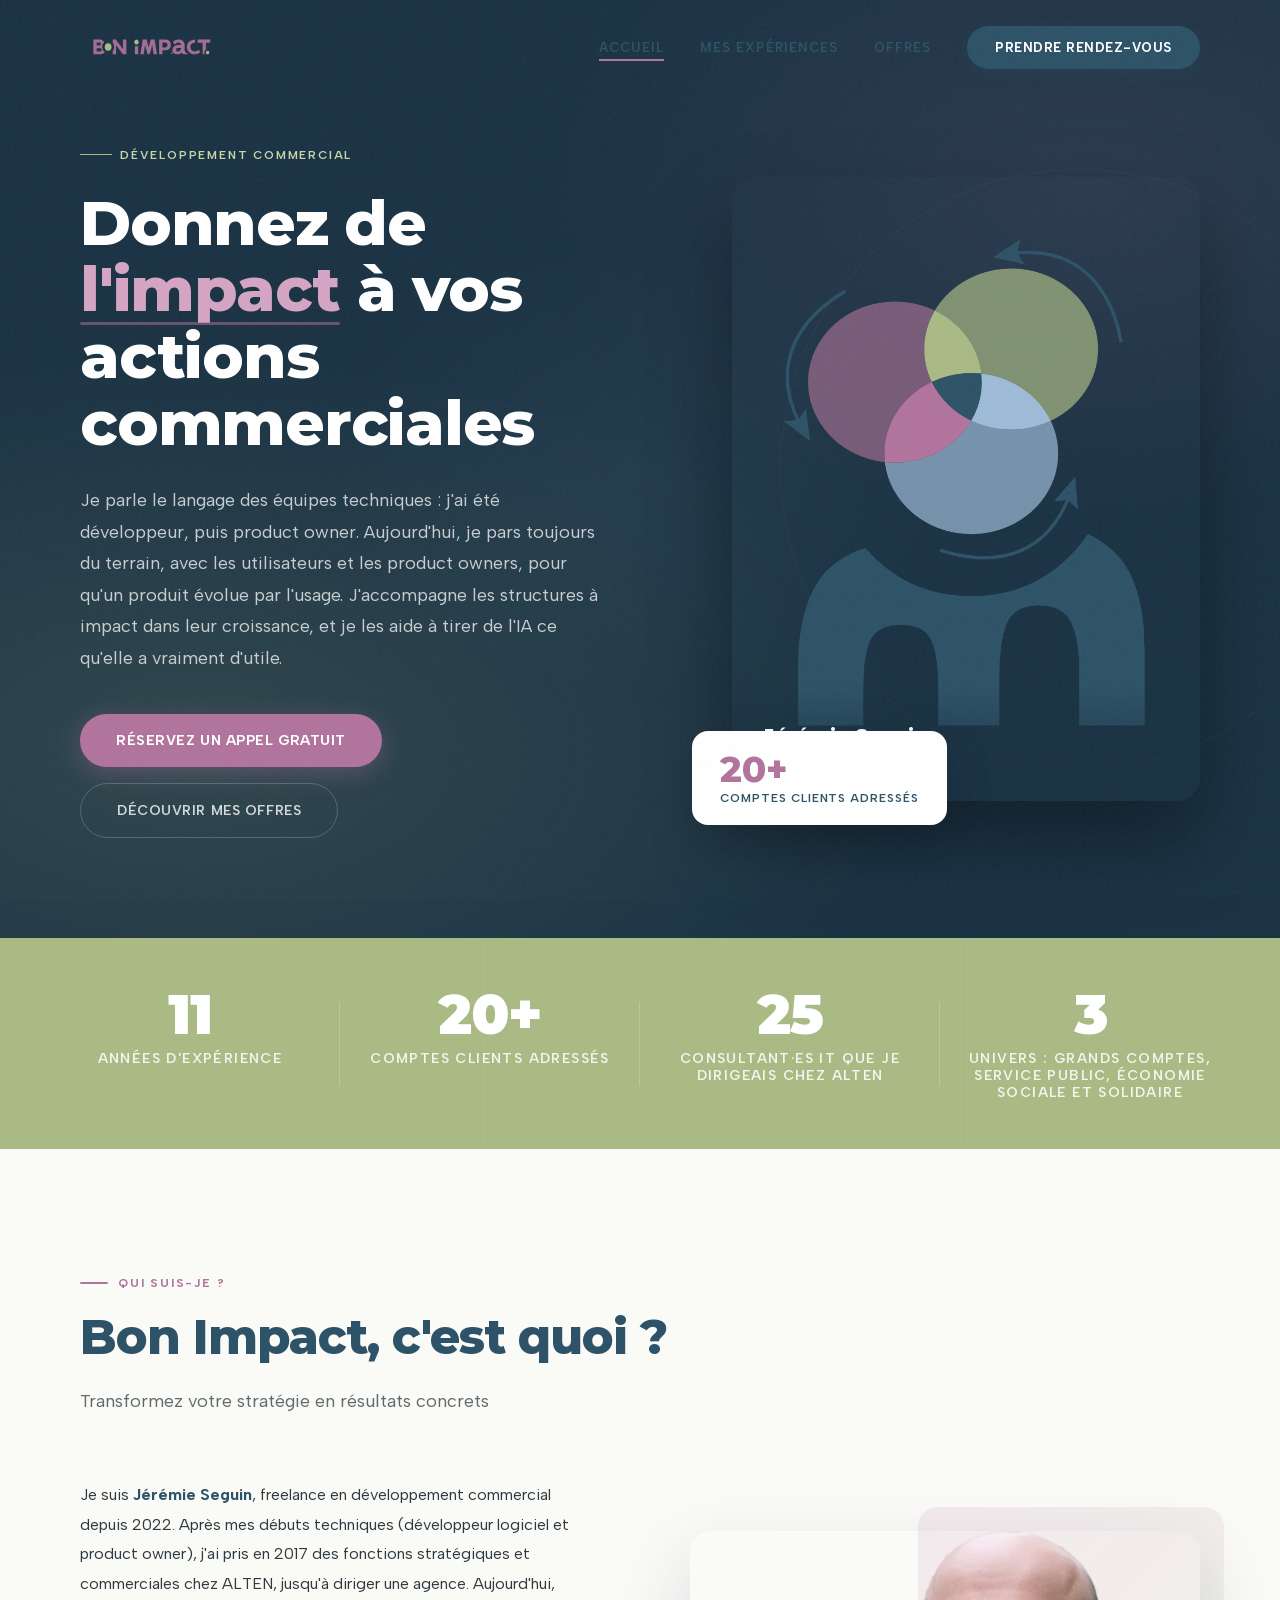
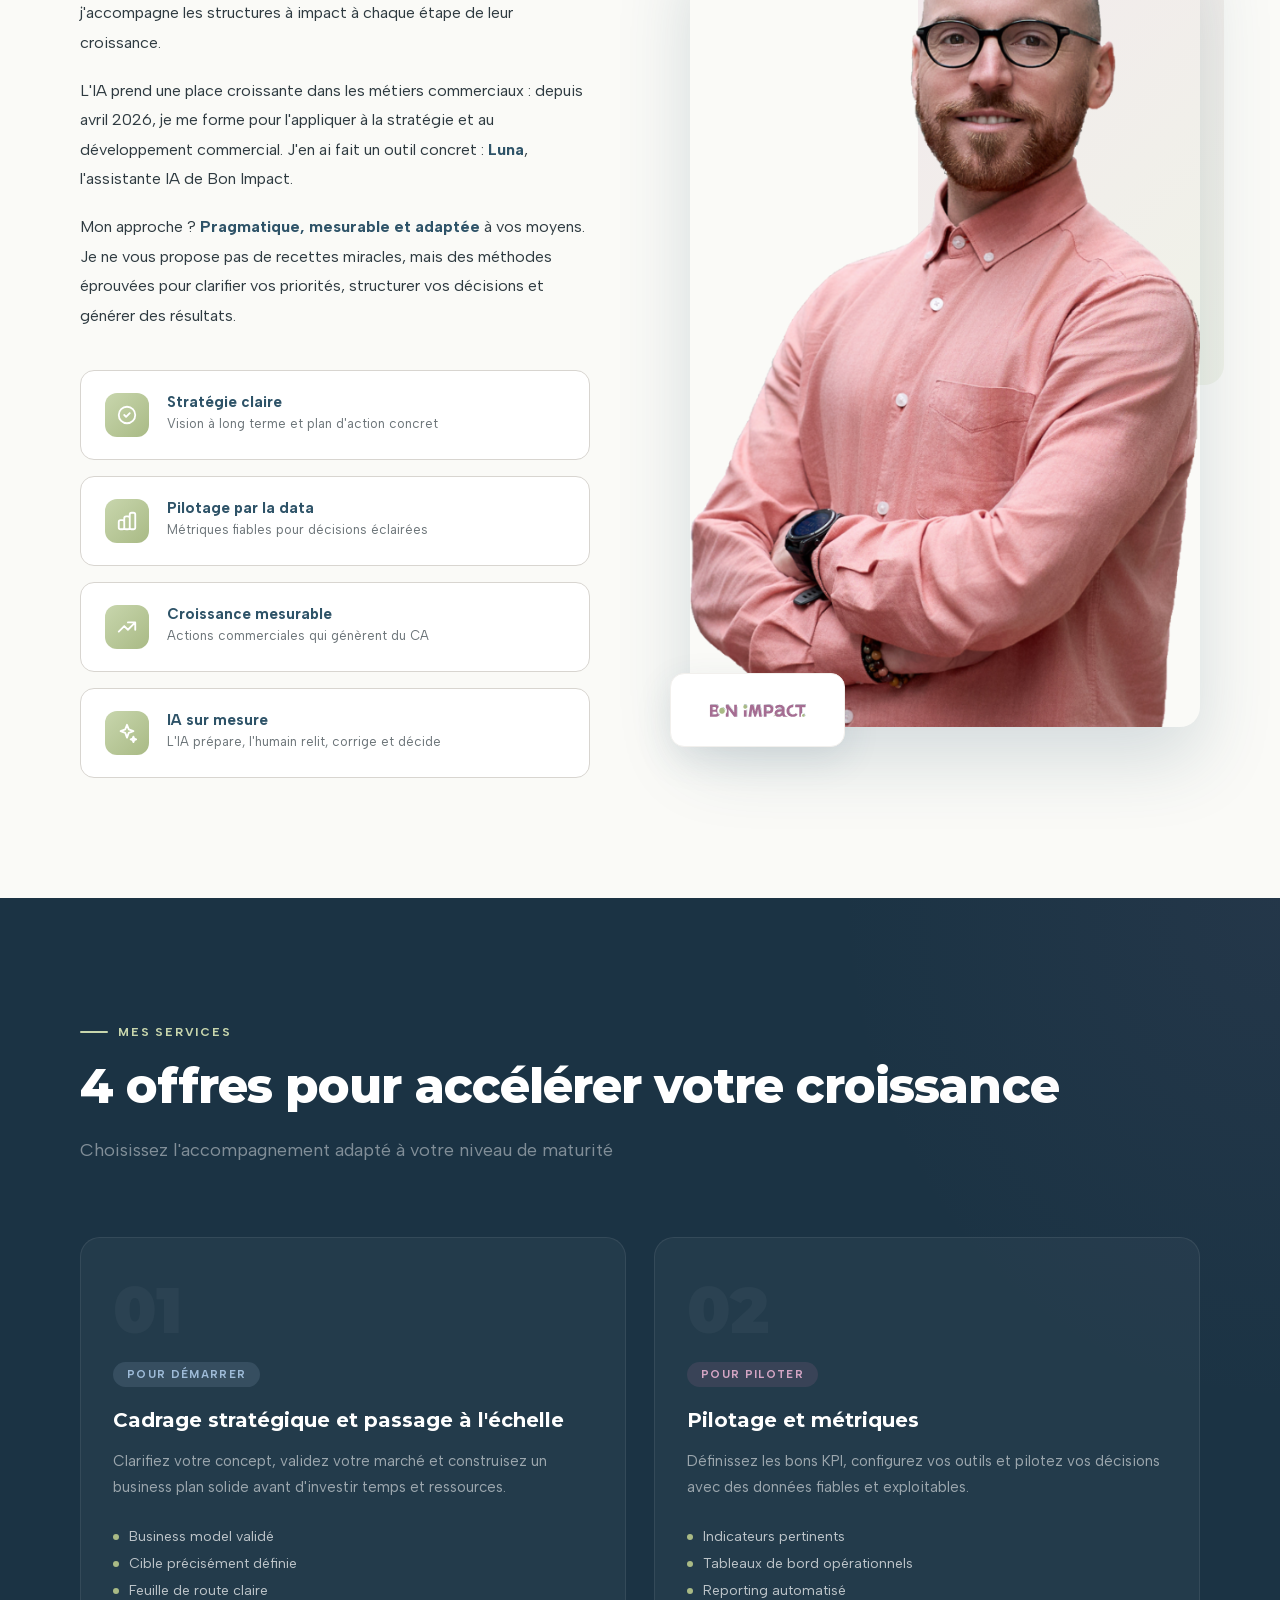
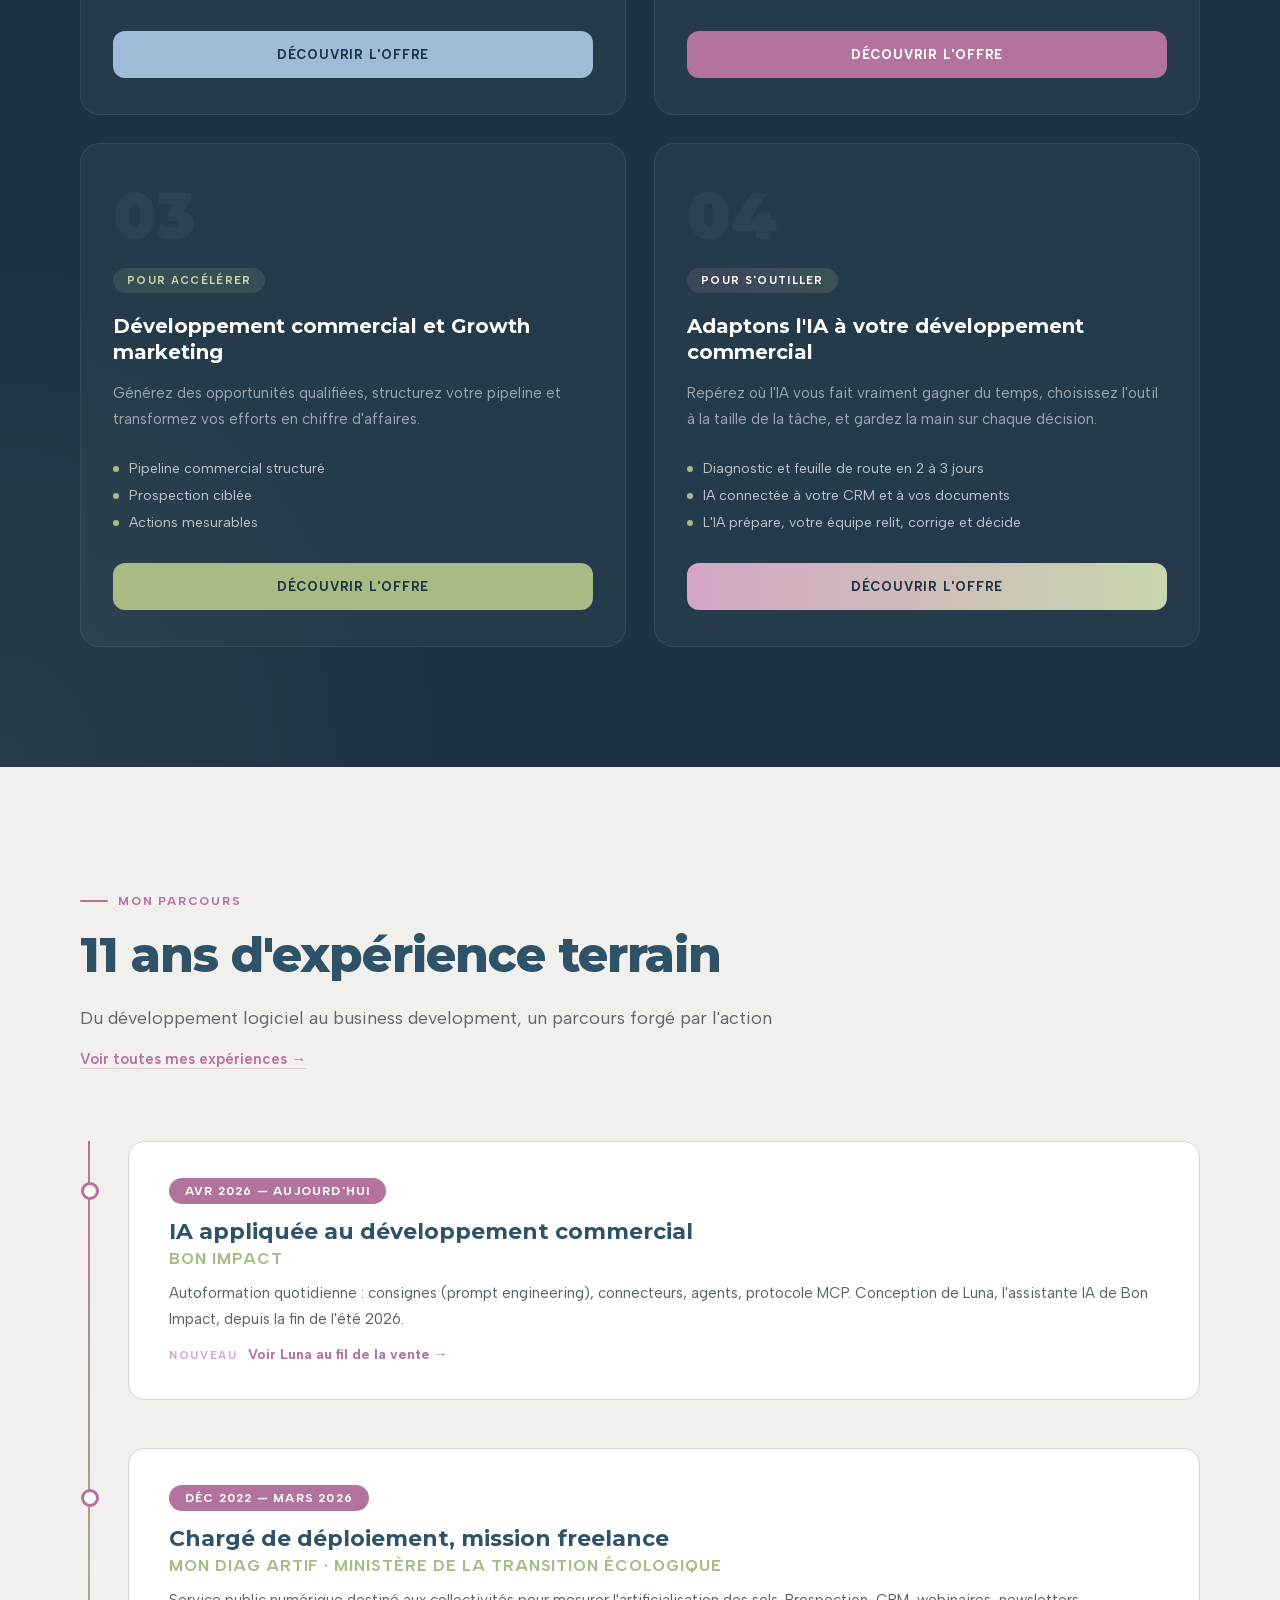
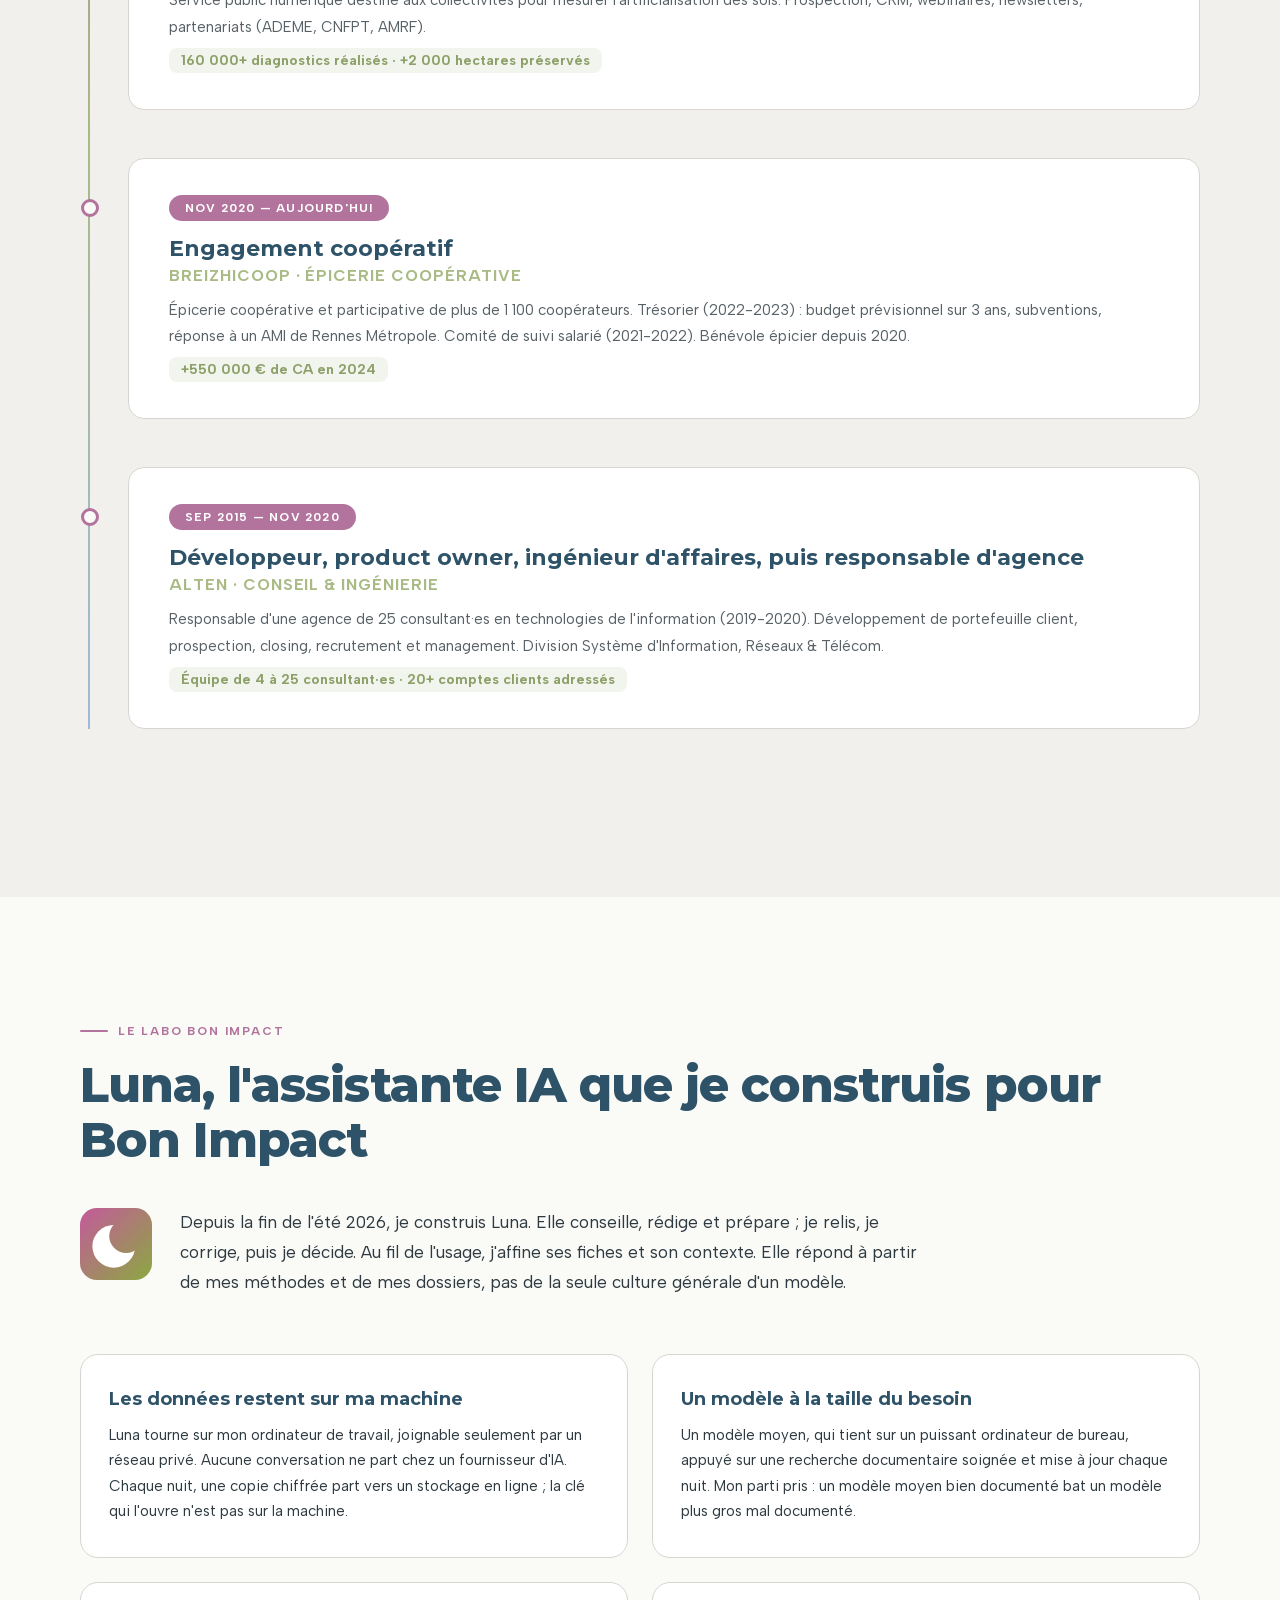
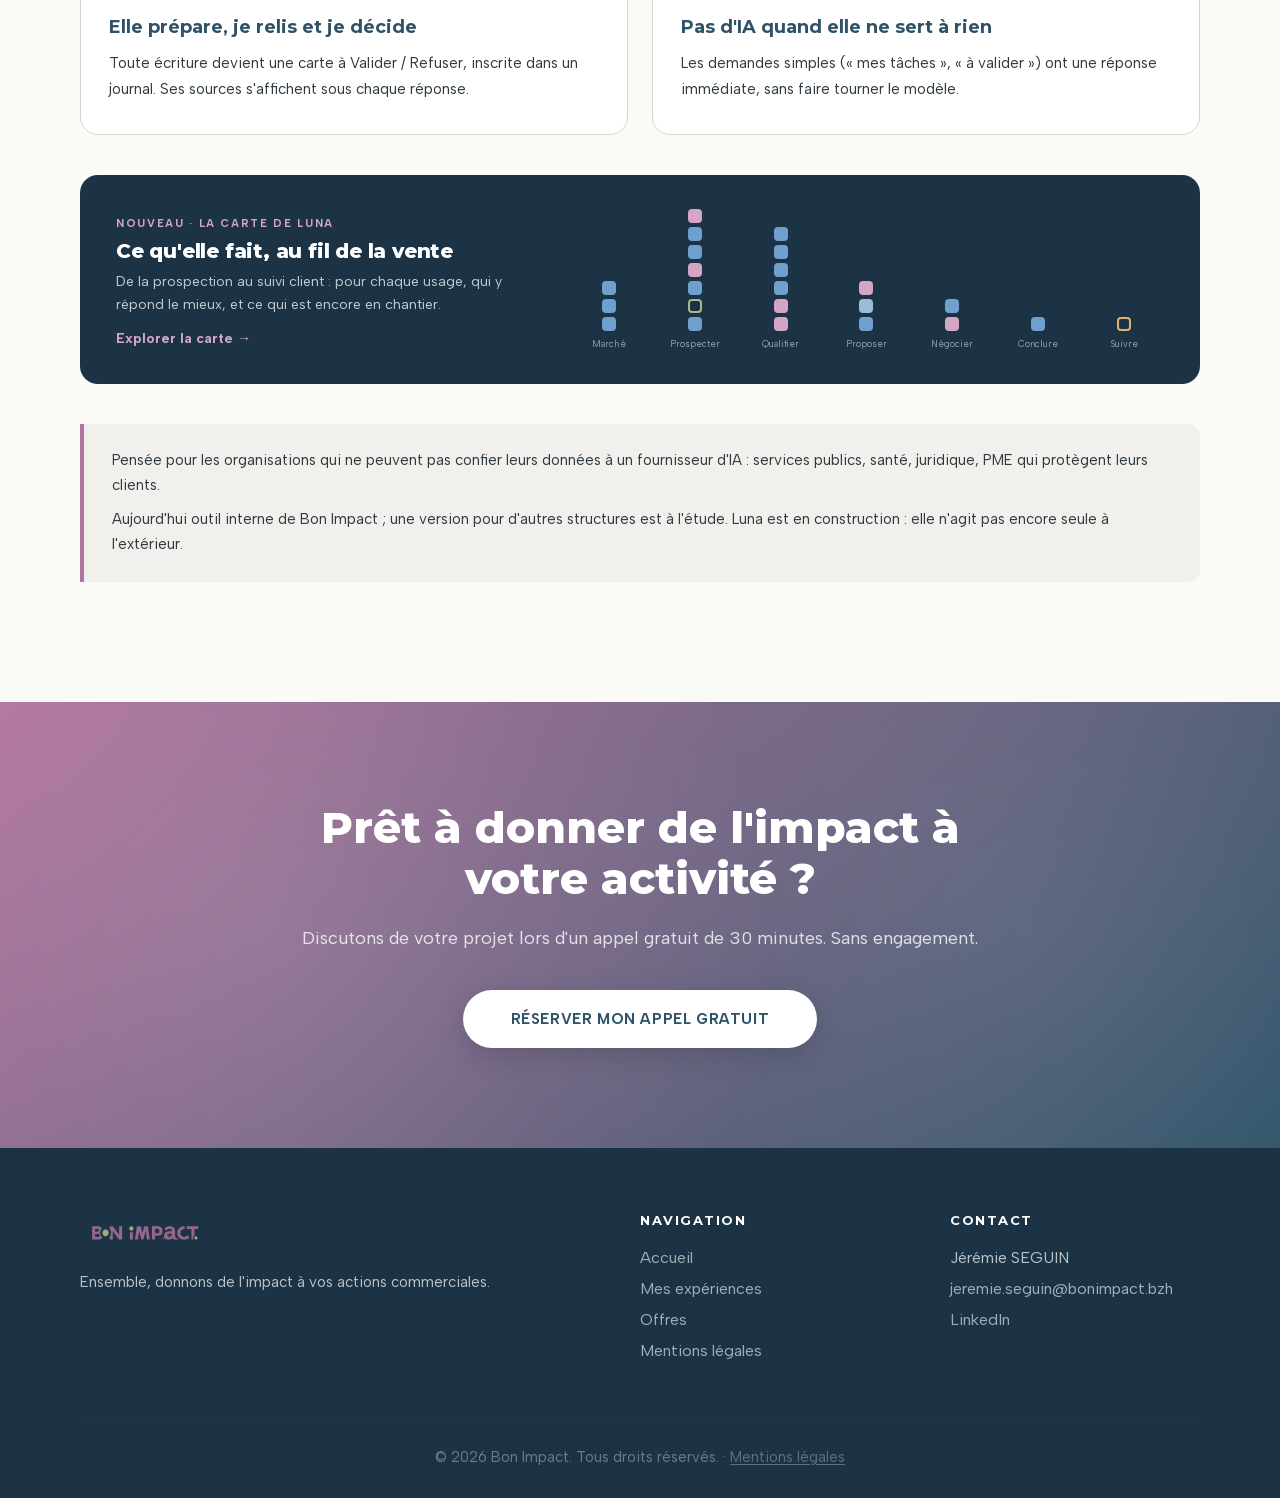
==== commit 470b51f4: "La pastille Luna de la frise devient un lien sobre, comme « Explorer la carte » Co-Authored-By: Clau" ====
--- a/index.html
+++ b/index.html
@@ -17,7 +17,7 @@
     <link rel="stylesheet" href="fonts/fonts.css">
 
     <!-- Shared design system -->
-    <link rel="stylesheet" href="style.css?v=2026-11-13">
+    <link rel="stylesheet" href="style.css?v=2026-11-13b">
 
     <!--
         Page-specific styles: HOME (index.html)
--- a/style.css
+++ b/style.css
@@ -476,32 +476,25 @@
 
 .luna-puce {
     display: inline-flex;
-    align-items: center;
+    align-items: baseline;
     gap: 10px;
     margin-top: 14px;
-    background: var(--mauve);
-    color: var(--blanc);
+    color: var(--mauve);
     font-weight: 700;
-    padding: 8px 16px 8px 8px;
-    border-radius: 999px;
     font-size: 14px;
-    box-shadow: 0 6px 18px rgba(178, 116, 157, 0.35);
-    transition: all 0.3s var(--ease-out-expo);
+    transition: color 0.3s ease, gap 0.3s var(--ease-out-expo);
 }
 
 .luna-puce:hover {
-    background: var(--mauve-deep);
-    transform: translateX(4px);
+    color: var(--mauve-deep);
+    gap: 14px;
 }
 
 .luna-puce .neuf {
-    font-size: 10px;
-    letter-spacing: 0.1em;
+    font-size: 11px;
+    letter-spacing: 0.15em;
     text-transform: uppercase;
-    background: var(--blanc);
-    color: var(--mauve-deep);
-    border-radius: 999px;
-    padding: 3px 8px;
+    color: var(--mauve-light);
 }
 
 @media (max-width: 760px) {
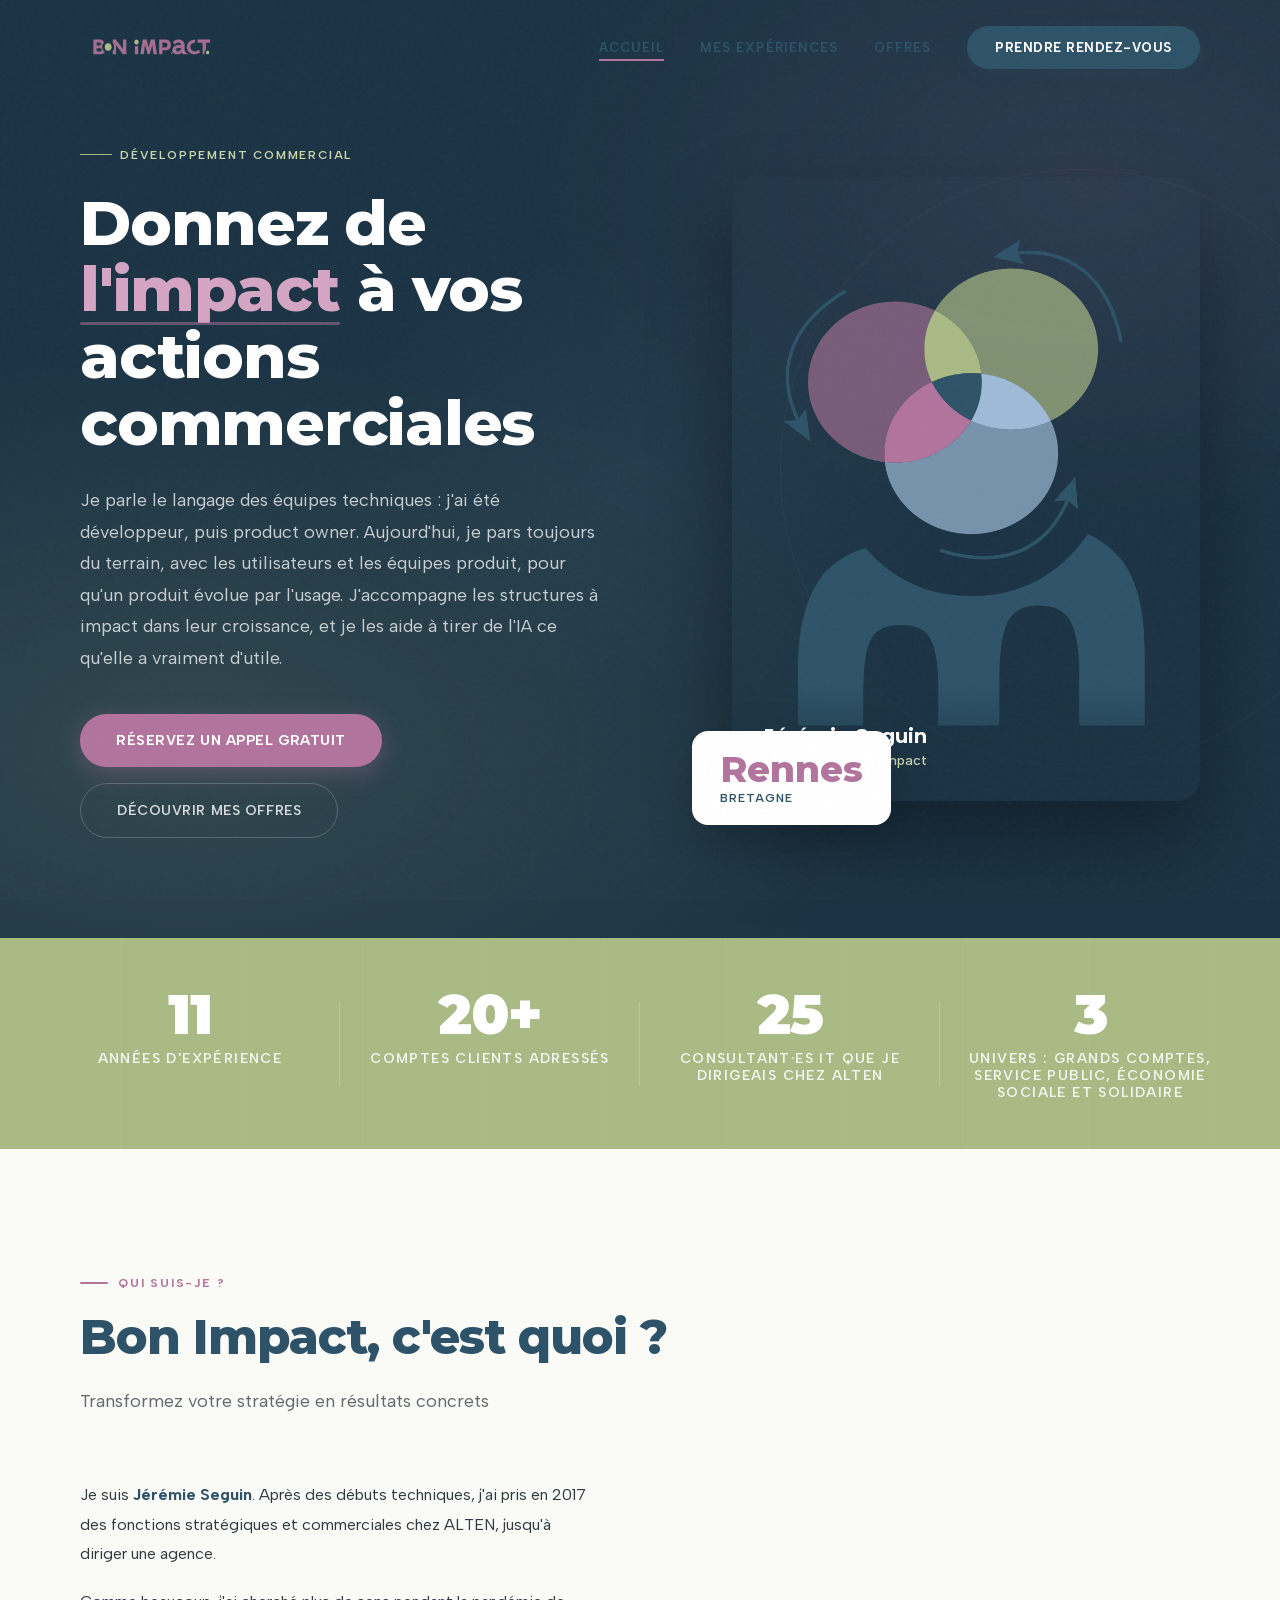
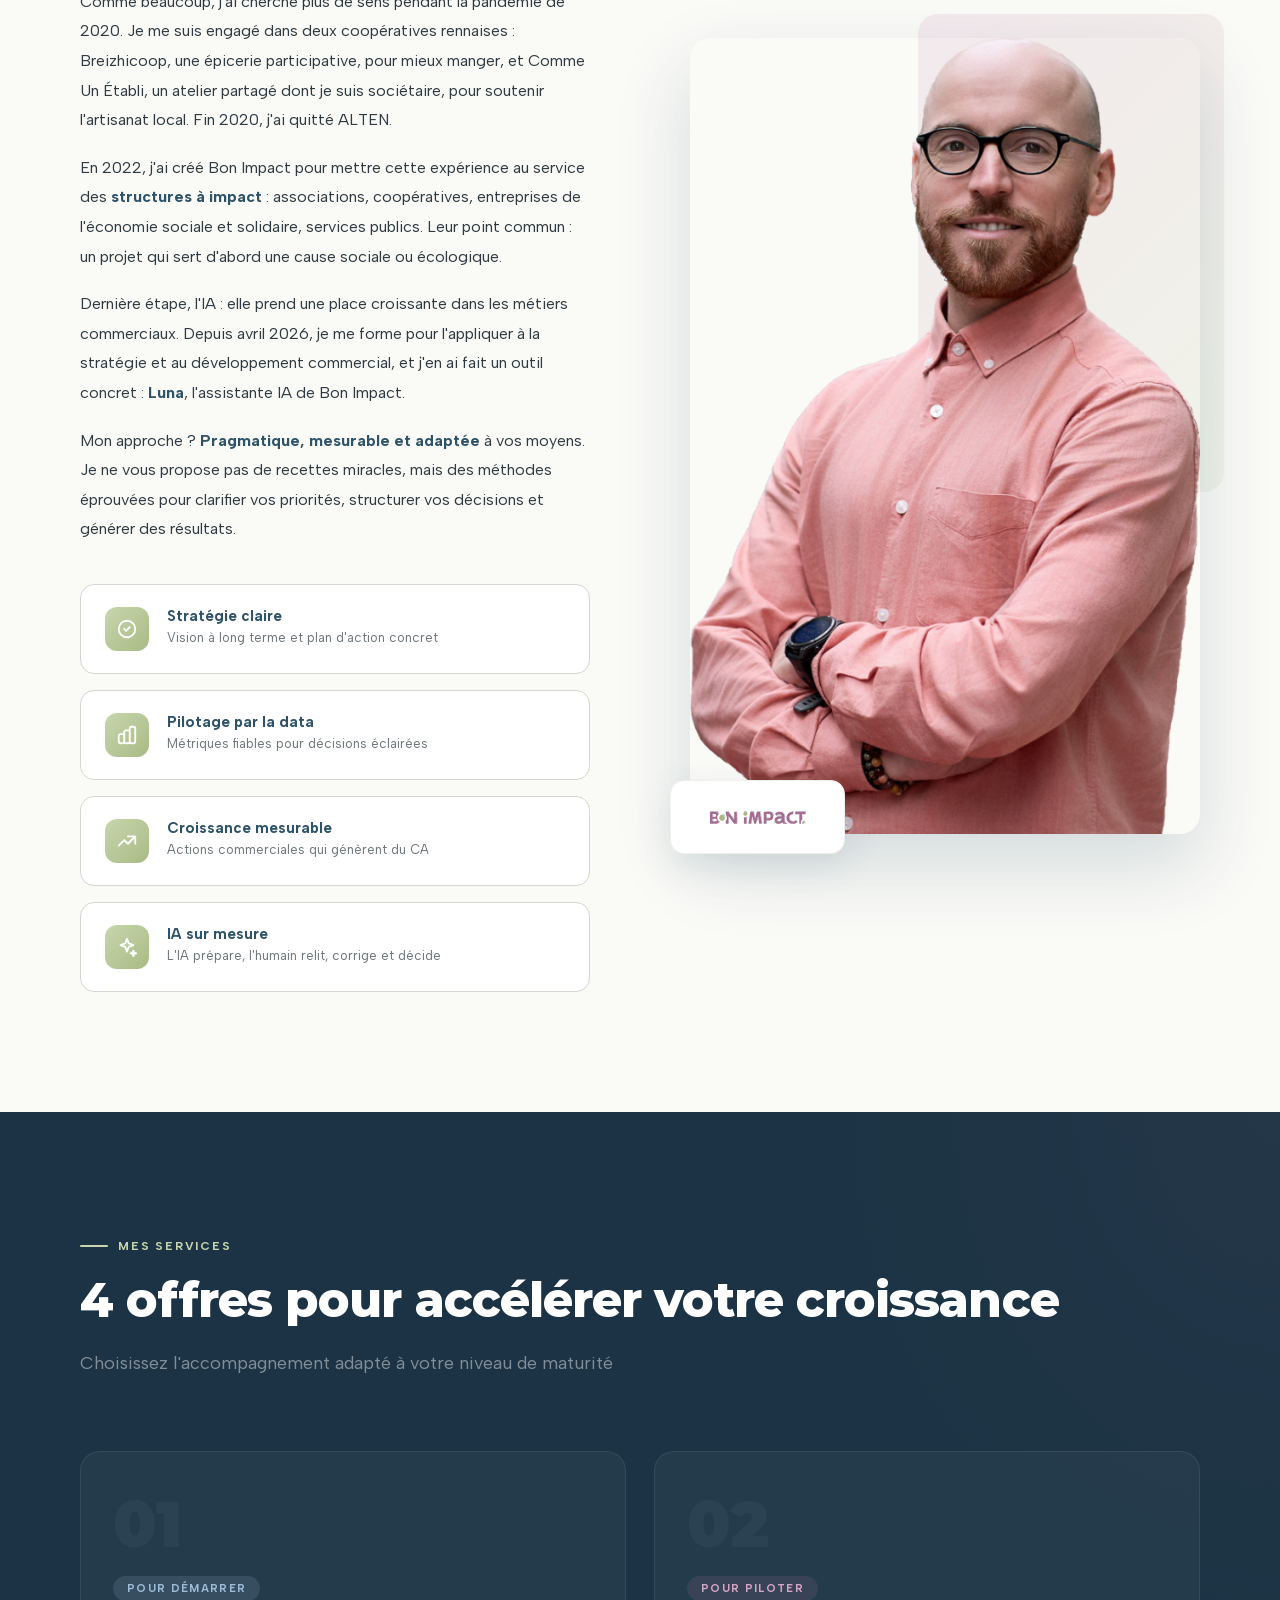
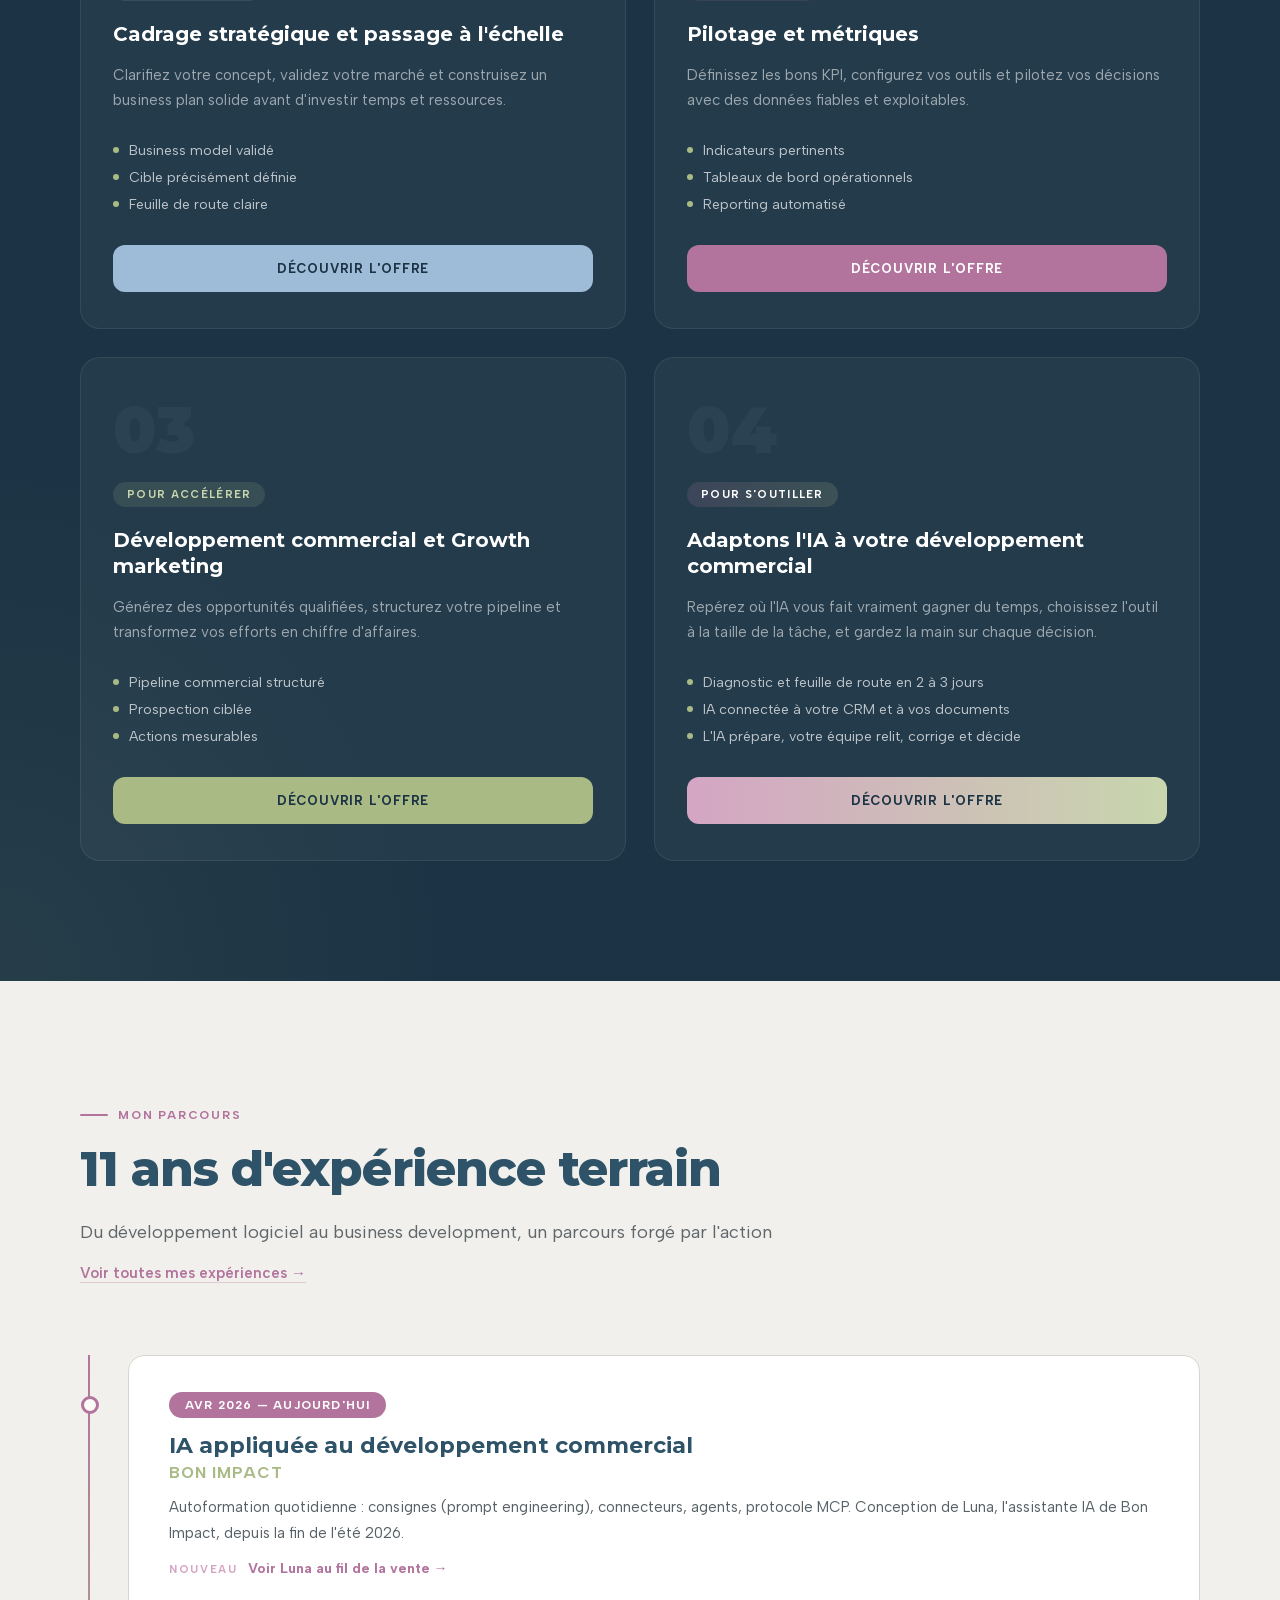
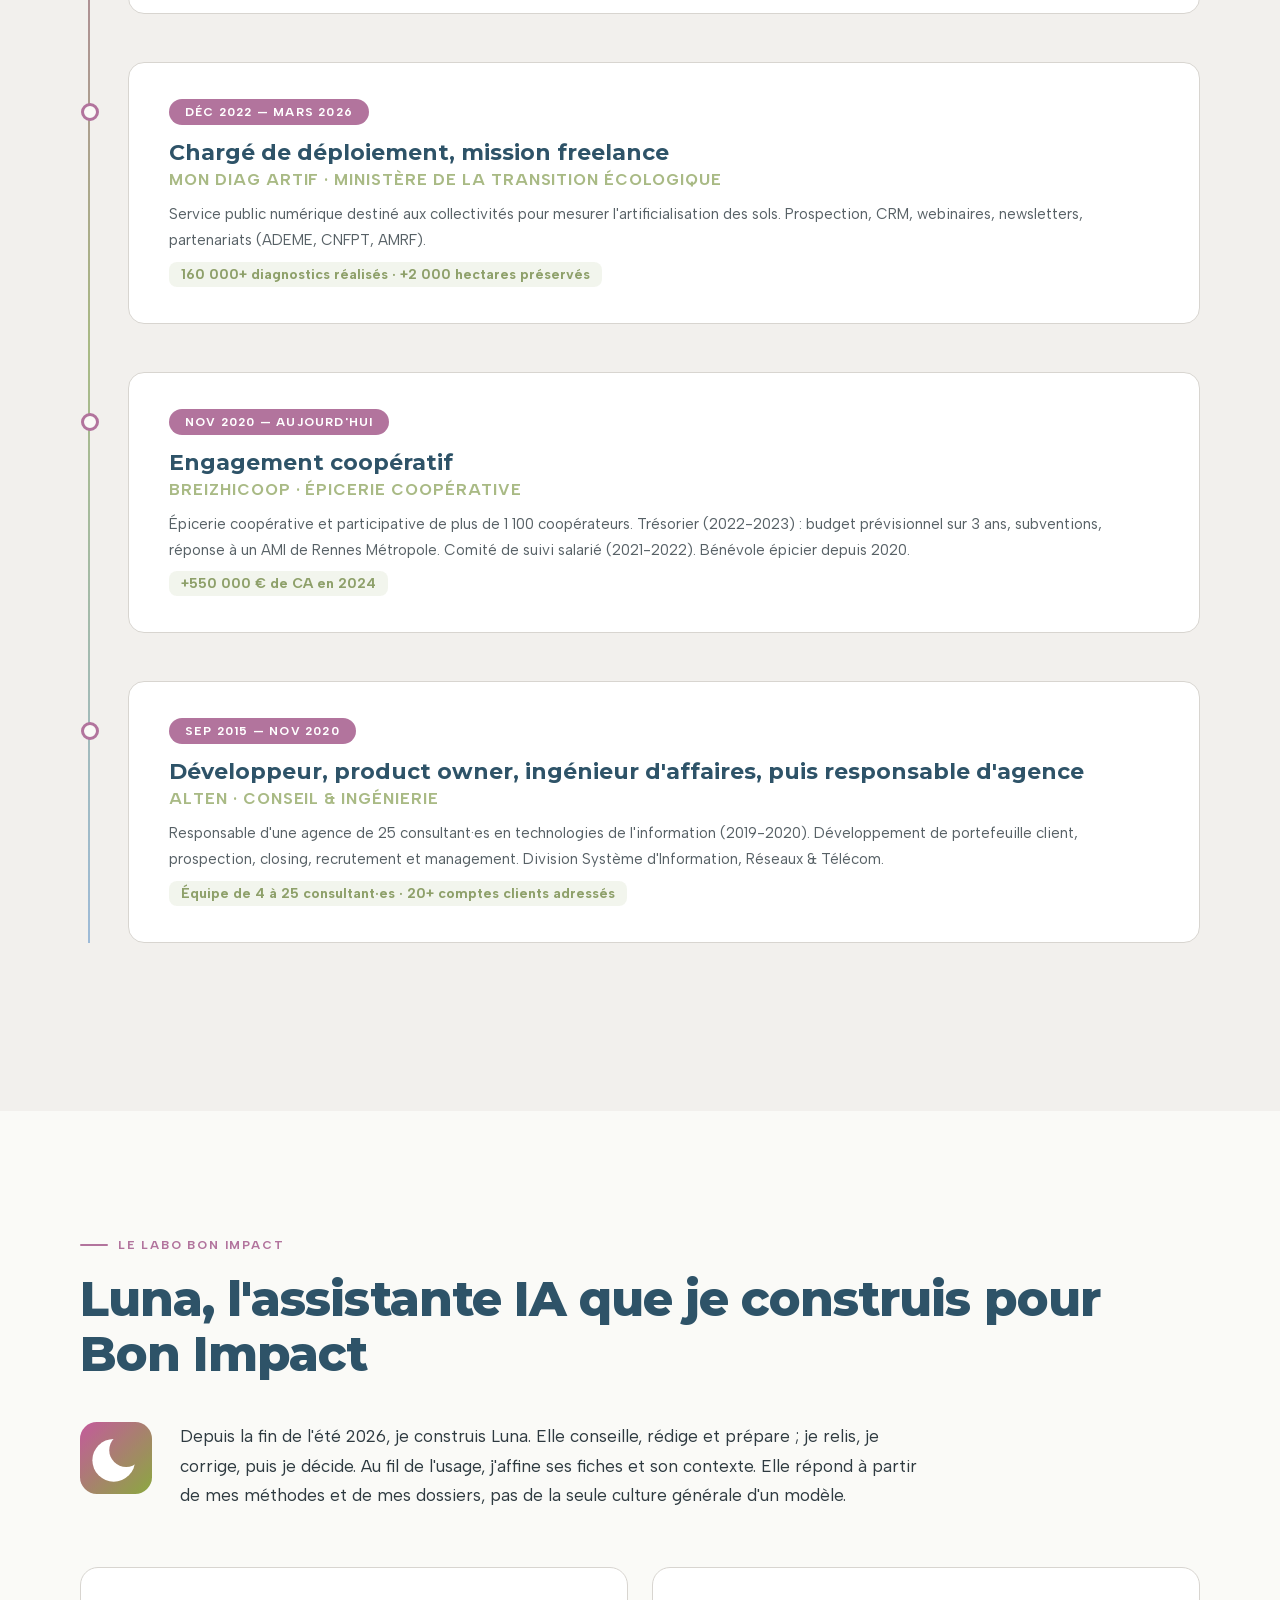
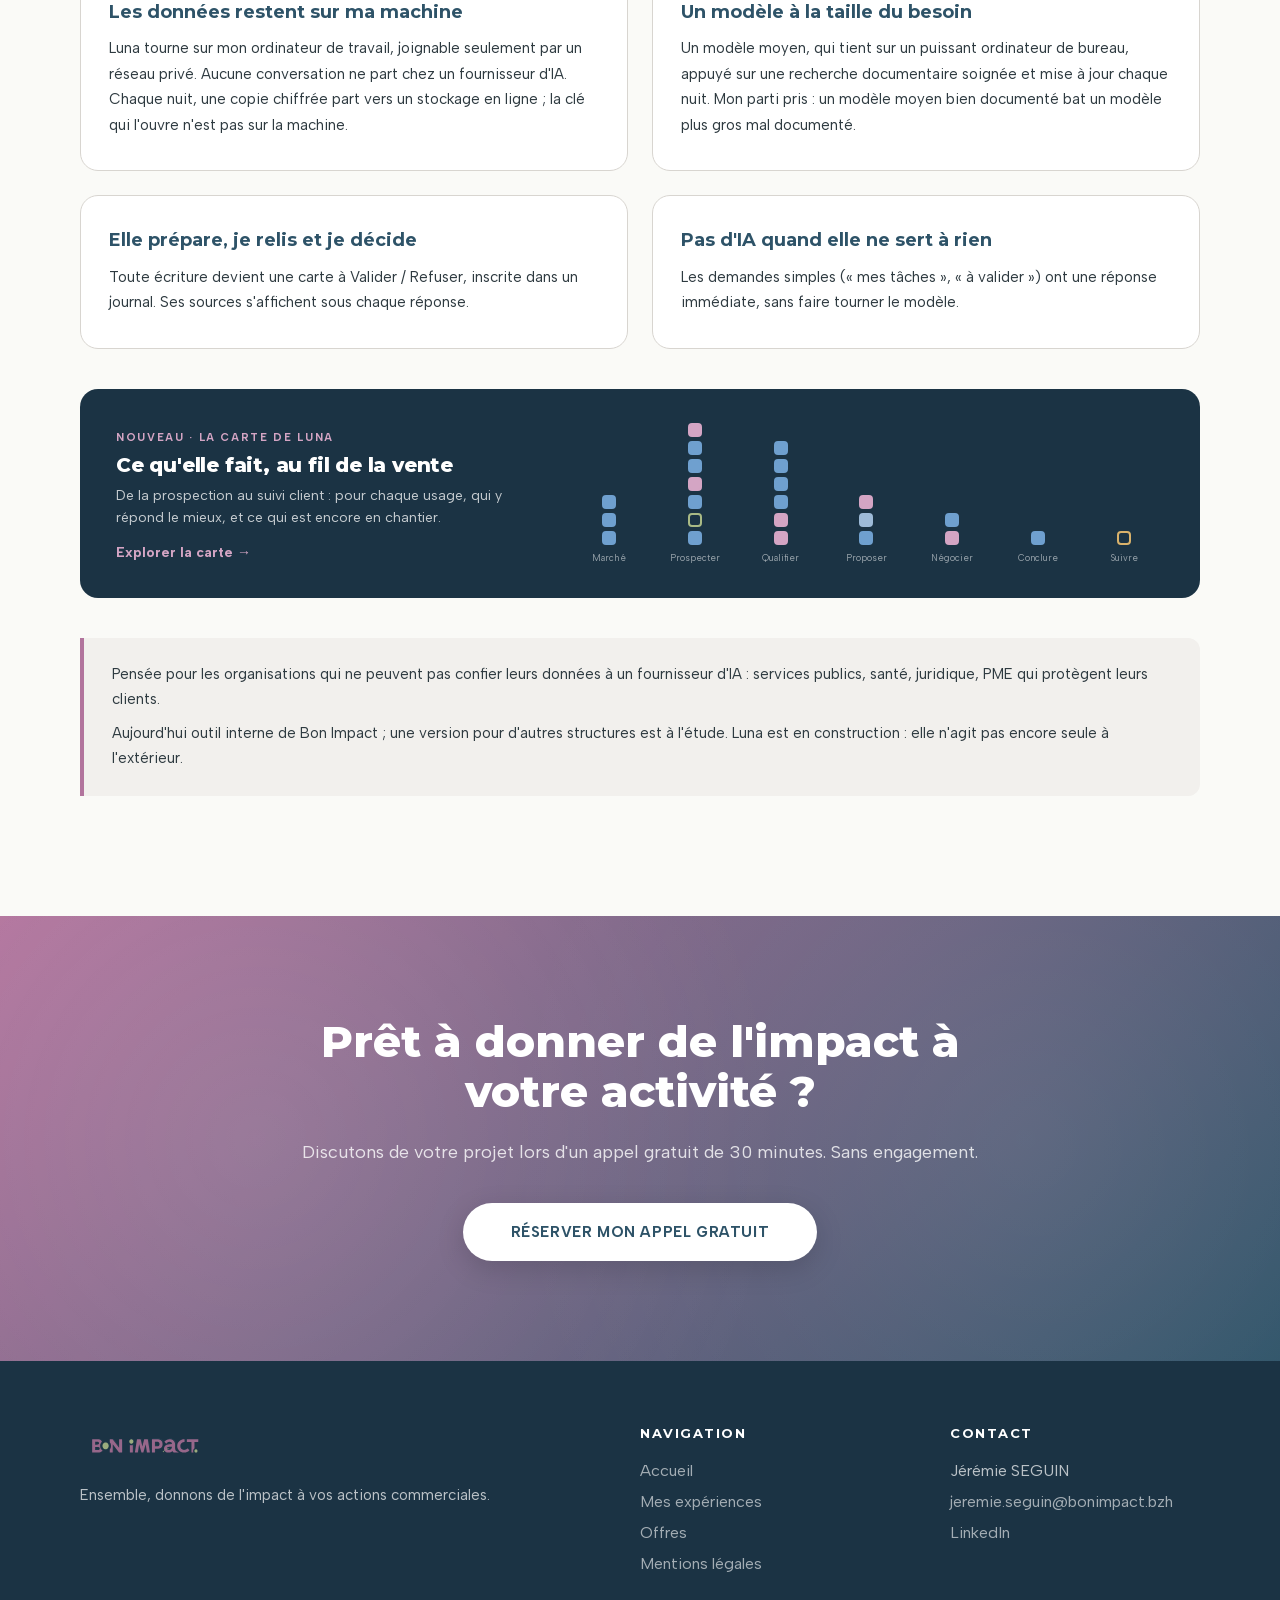
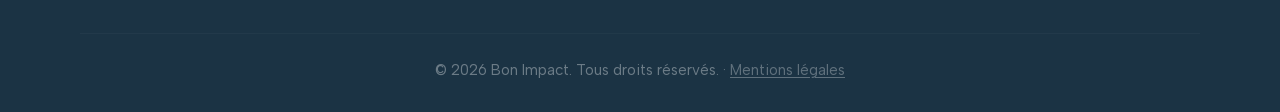
==== commit 45cb930d: "Qui suis-je raconte le virage de 2020 et définit les structures à impact ; en-tête sans redite Co-Au" ====
--- a/index.html
+++ b/index.html
@@ -17,7 +17,7 @@
     <link rel="stylesheet" href="fonts/fonts.css">
 
     <!-- Shared design system -->
-    <link rel="stylesheet" href="style.css?v=2026-11-13b">
+    <link rel="stylesheet" href="style.css?v=2026-11-13c">
 
     <!--
         Page-specific styles: HOME (index.html)
@@ -1008,7 +1008,7 @@
                     <div class="hero-tag">Développement commercial</div>
                     <h1>Donnez de <em>l'impact</em> à vos actions commerciales</h1>
                     <p class="hero-lead">Je parle le langage des équipes techniques : j'ai été développeur, puis
-                        product owner. Aujourd'hui, je pars toujours du terrain, avec les utilisateurs et les product owners,
+                        product owner. Aujourd'hui, je pars toujours du terrain, avec les utilisateurs et les équipes produit,
                         pour qu'un produit évolue par l'usage. J'accompagne les structures à impact dans leur
                         croissance, et je les aide à tirer de l'IA ce qu'elle a vraiment d'utile.</p>
                     <div class="hero-actions">
@@ -1027,8 +1027,8 @@
                         </div>
                     </div>
                     <div class="hero-float-card">
-                        <div class="hero-float-number">20+</div>
-                        <div class="hero-float-label">Comptes clients adressés</div>
+                        <div class="hero-float-number">Rennes</div>
+                        <div class="hero-float-label">Bretagne</div>
                     </div>
                 </div>
             </div>
@@ -1067,12 +1067,20 @@
             <div class="section-subtitle">Transformez votre stratégie en résultats concrets</div>
             <div class="about-grid">
                 <div class="about-text reveal">
-                    <p>Je suis <strong>Jérémie Seguin</strong>, freelance en développement commercial depuis 2022.
-                        Après mes débuts techniques (développeur logiciel et product owner), j'ai pris en 2017 des
-                        fonctions stratégiques et commerciales chez ALTEN, jusqu'à diriger une agence. Aujourd'hui,
-                        j'accompagne les structures à impact à chaque étape de leur croissance.</p>
-                    <p>L'IA prend une place croissante dans les métiers commerciaux : depuis avril 2026, je me forme
-                        pour l'appliquer à la stratégie et au développement commercial. J'en ai fait un outil concret :
+                    <p>Je suis <strong>Jérémie Seguin</strong>. Après des débuts techniques, j'ai pris en 2017 des
+                        fonctions stratégiques et commerciales chez ALTEN, jusqu'à diriger une agence.</p>
+                    <p>Comme beaucoup, j'ai cherché plus de sens pendant la pandémie de 2020. Je me suis engagé dans
+                        deux coopératives rennaises : <a href="https://www.breizhicoop.fr" target="_blank" rel="noopener">Breizhicoop</a>,
+                        une épicerie participative, pour mieux manger, et <a href="https://www.commeunetabli.fr" target="_blank" rel="noopener">Comme Un Établi</a>,
+                        un atelier partagé dont je suis sociétaire, pour soutenir l'artisanat local. Fin 2020, j'ai
+                        quitté ALTEN.</p>
+                    <p>En 2022, j'ai créé Bon Impact pour mettre cette expérience au service des <strong>structures à
+                        impact</strong> : associations, coopératives, entreprises de l'économie sociale et solidaire,
+                        services publics. Leur point commun : un projet qui sert d'abord une cause sociale ou
+                        écologique.</p>
+                    <p>Dernière étape, l'IA : elle prend une place croissante dans les métiers commerciaux. Depuis
+                        avril 2026, je me forme pour l'appliquer à la stratégie et au développement commercial, et
+                        j'en ai fait un outil concret :
                         <a href="#labo"><strong>Luna</strong></a>, l'assistante IA de Bon Impact.</p>
                     <p>Mon approche ? <strong>Pragmatique, mesurable et adaptée</strong> à vos moyens. Je ne vous
                         propose pas de recettes miracles, mais des méthodes éprouvées pour clarifier vos priorités,
--- a/style.css
+++ b/style.css
@@ -426,7 +426,9 @@
     margin: 8px 0;
 }
 
-.luna-encart p {
+/* « a.luna-encart » : plus précis que les styles de texte des pages (.role-block p de
+   Mes expériences rendait ce texte gris foncé sur bleu nuit). */
+a.luna-encart p {
     color: rgba(255, 255, 255, 0.75);
     font-size: 14px;
     line-height: 1.6;
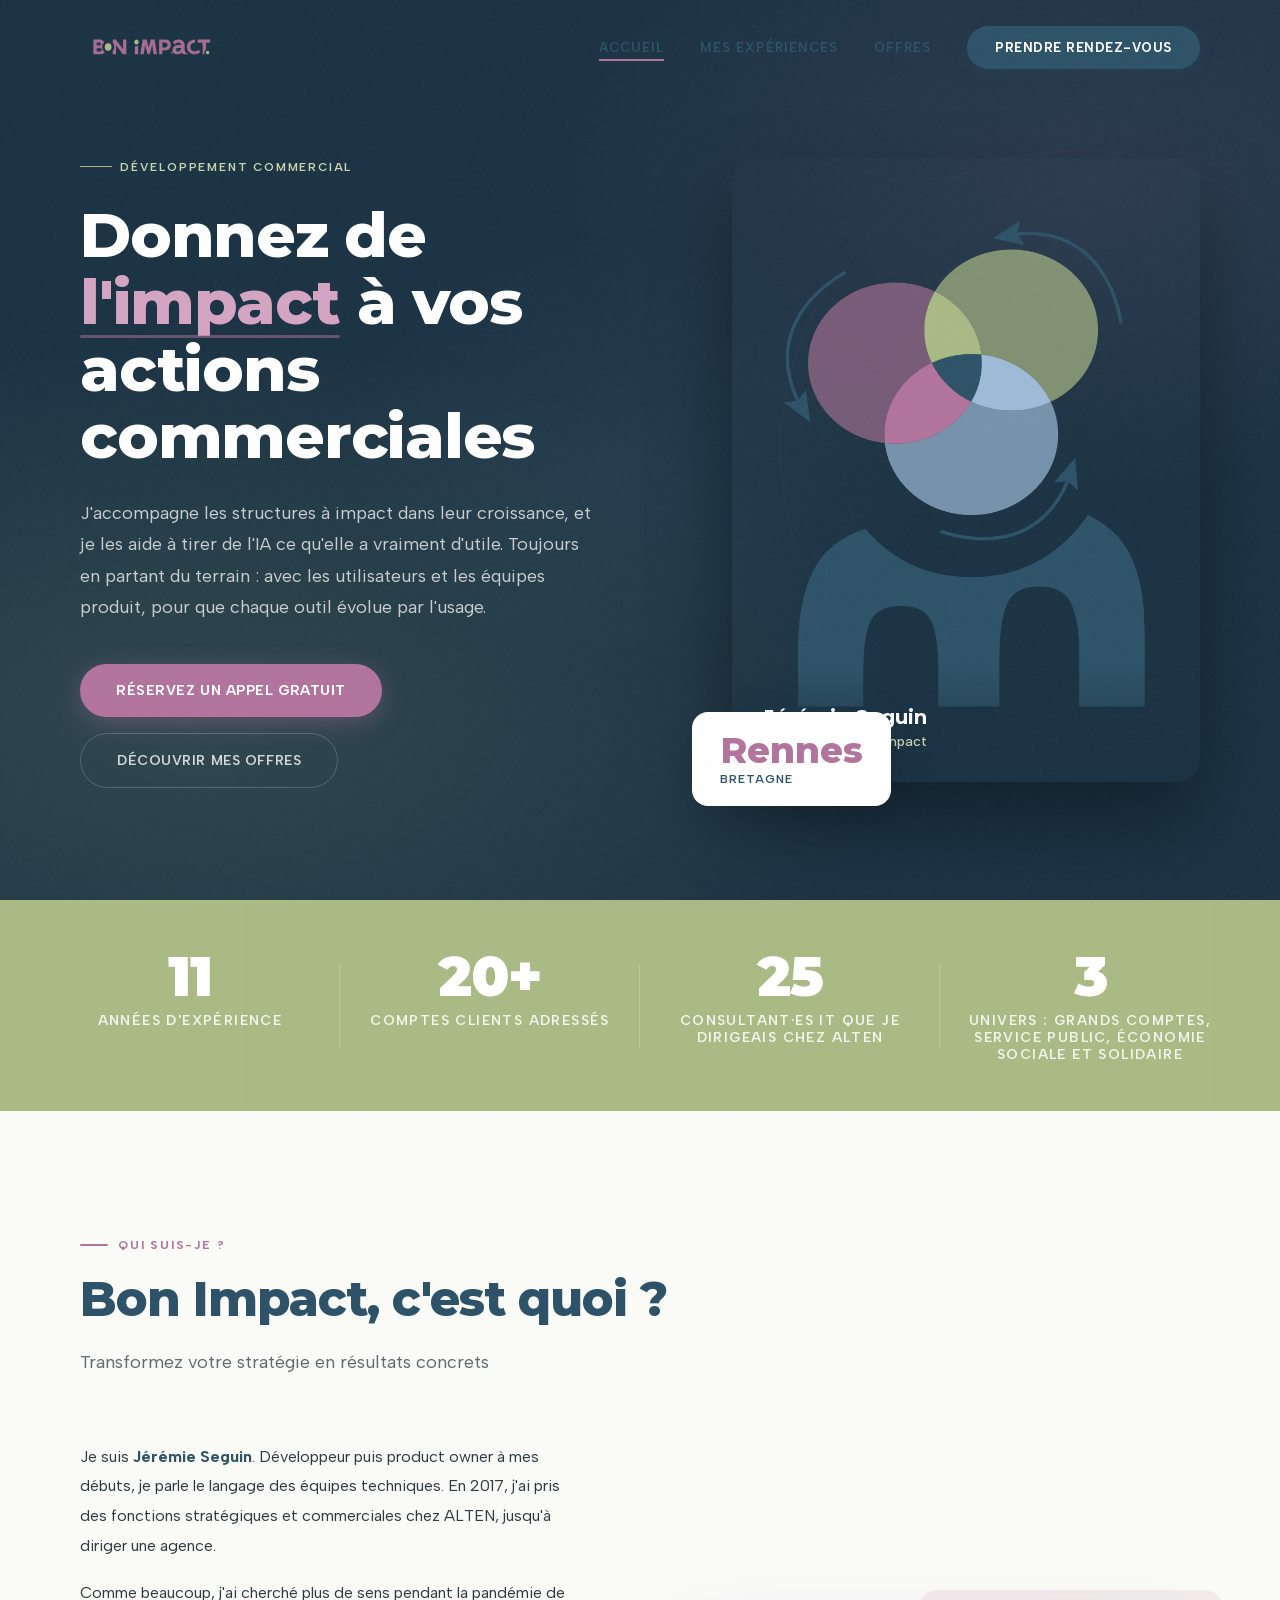
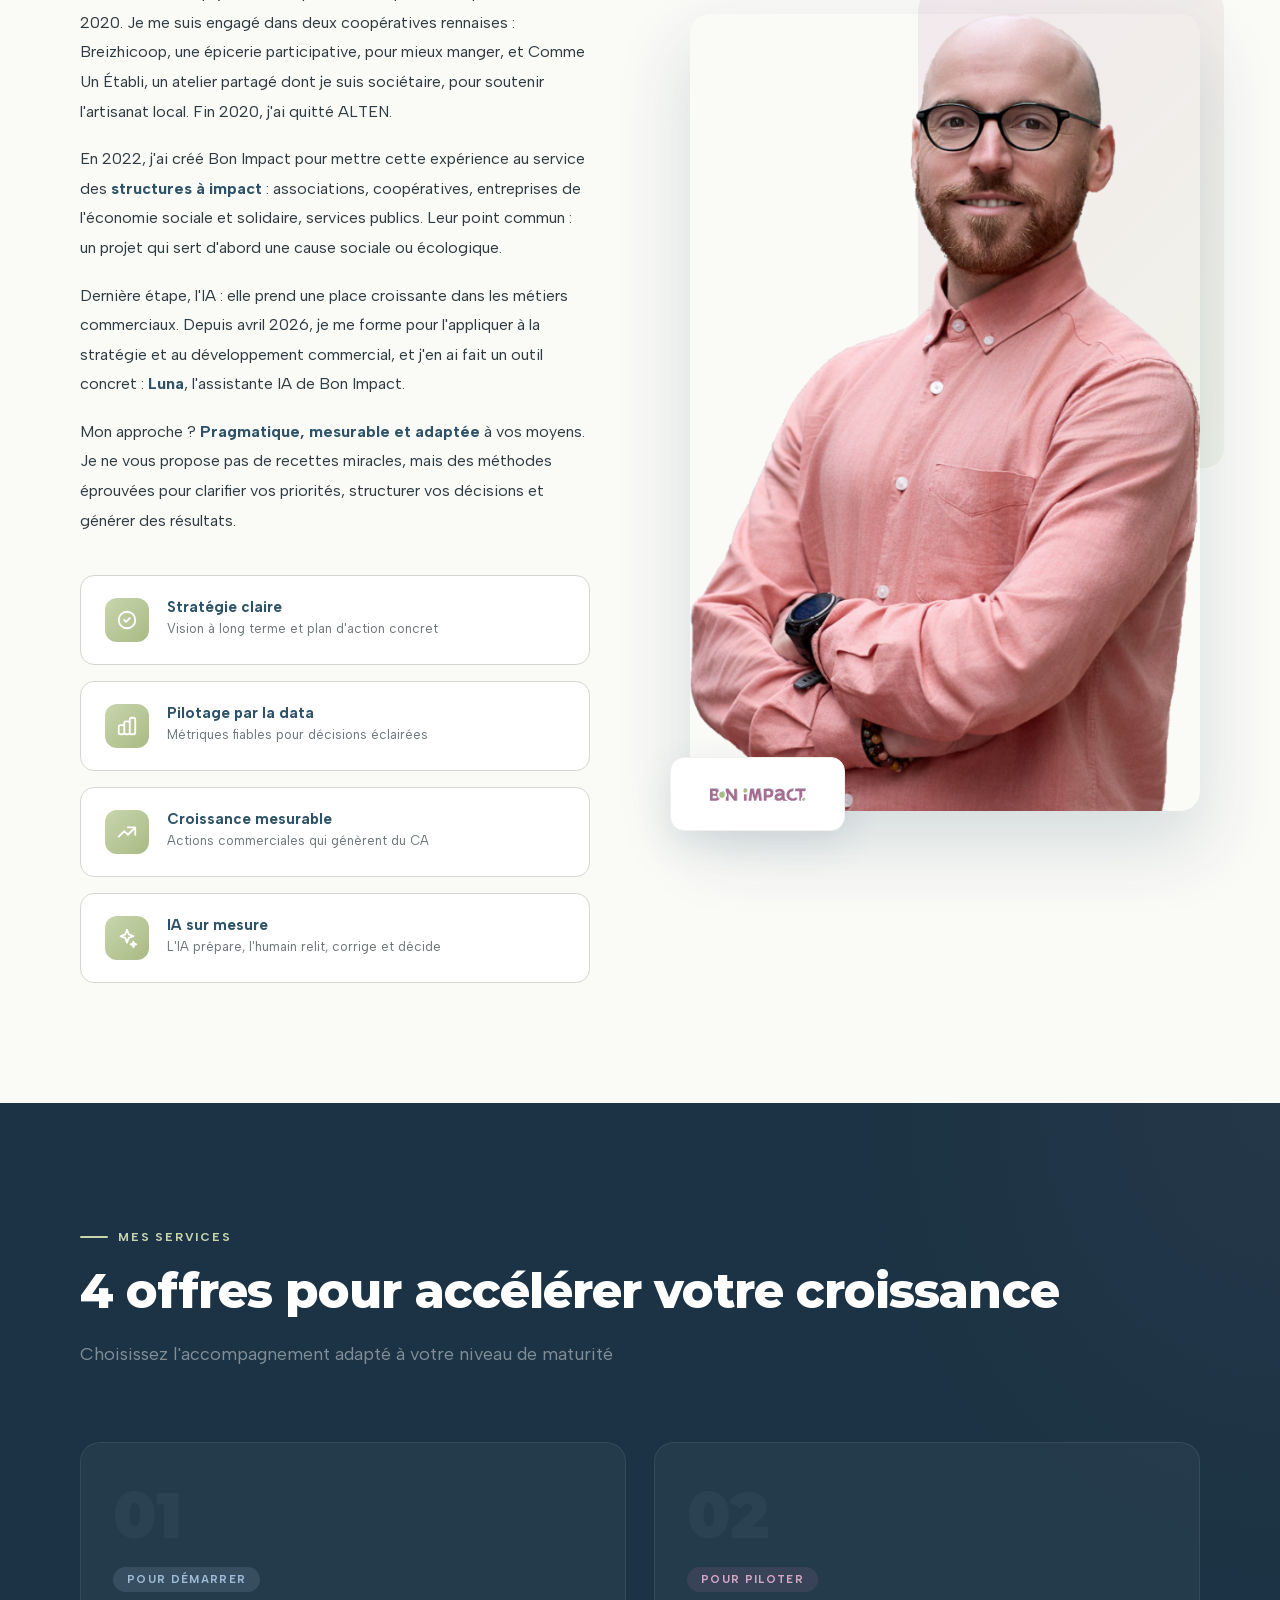
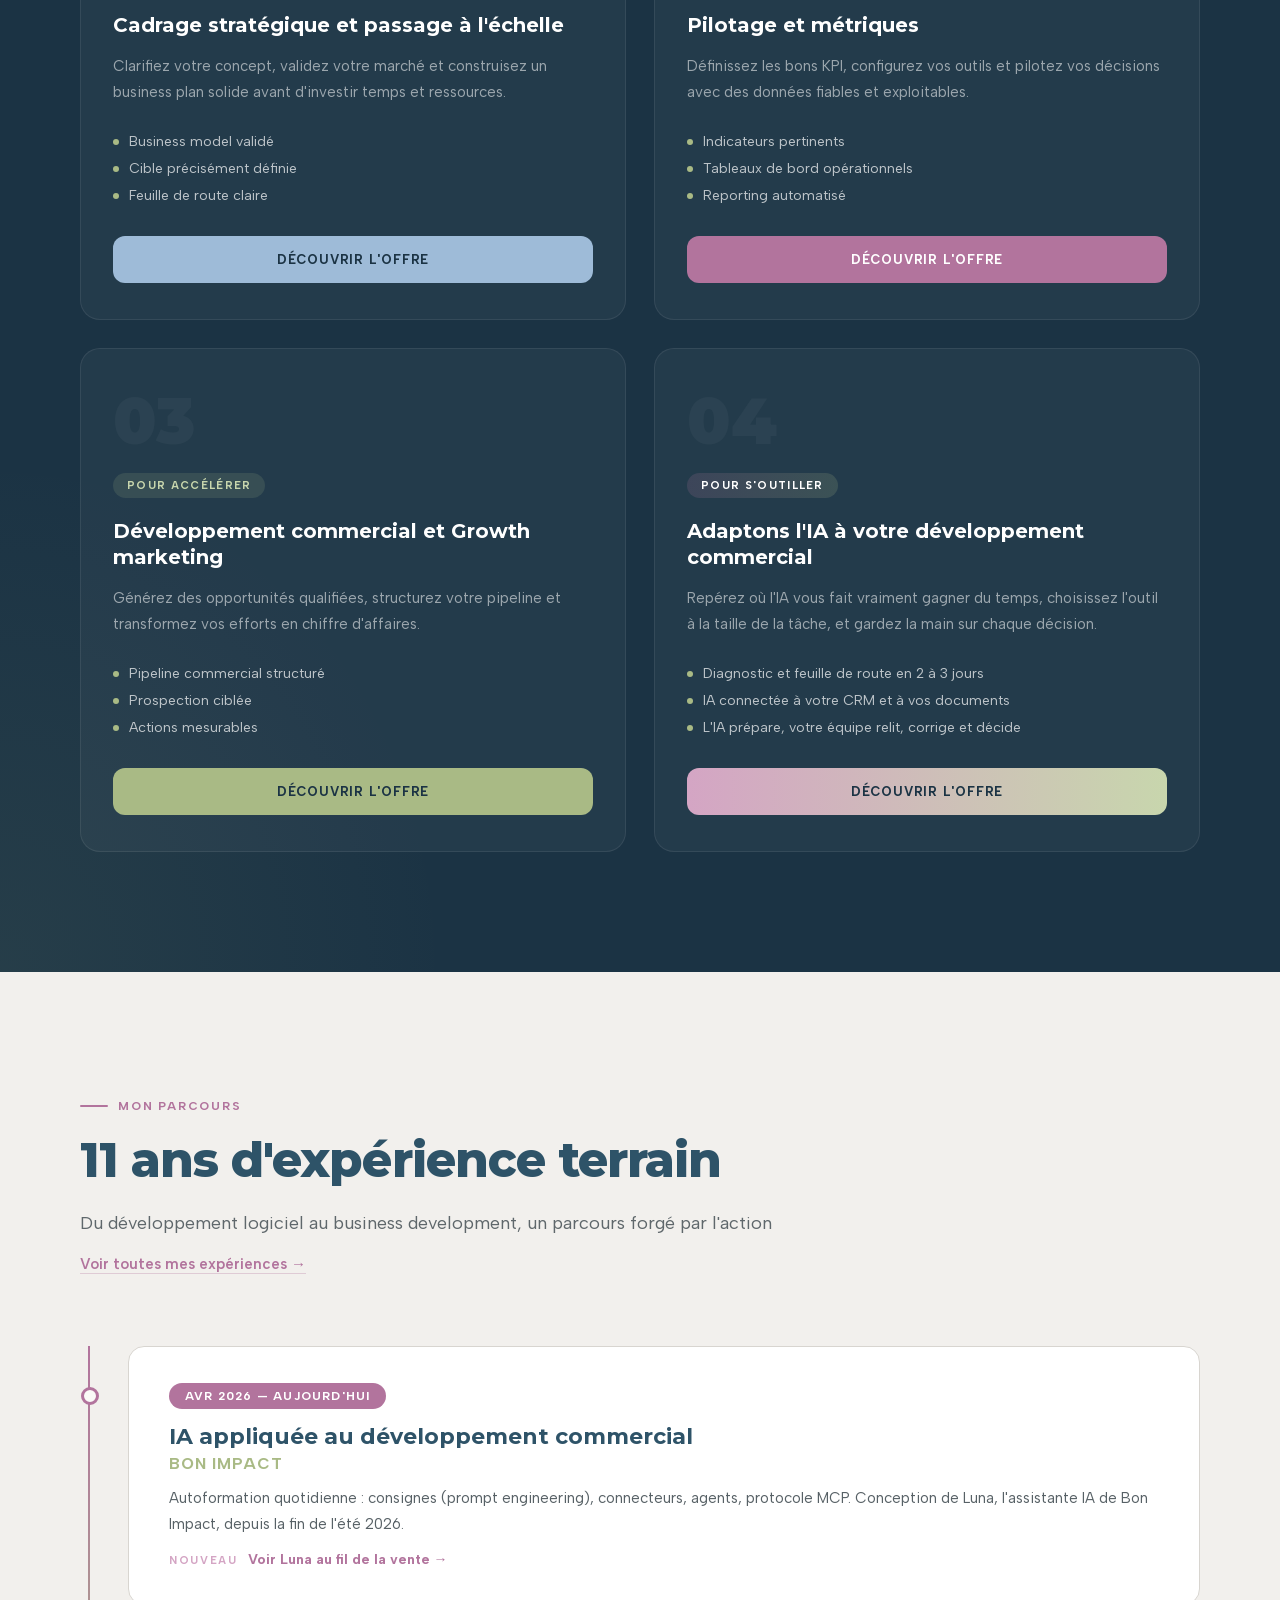
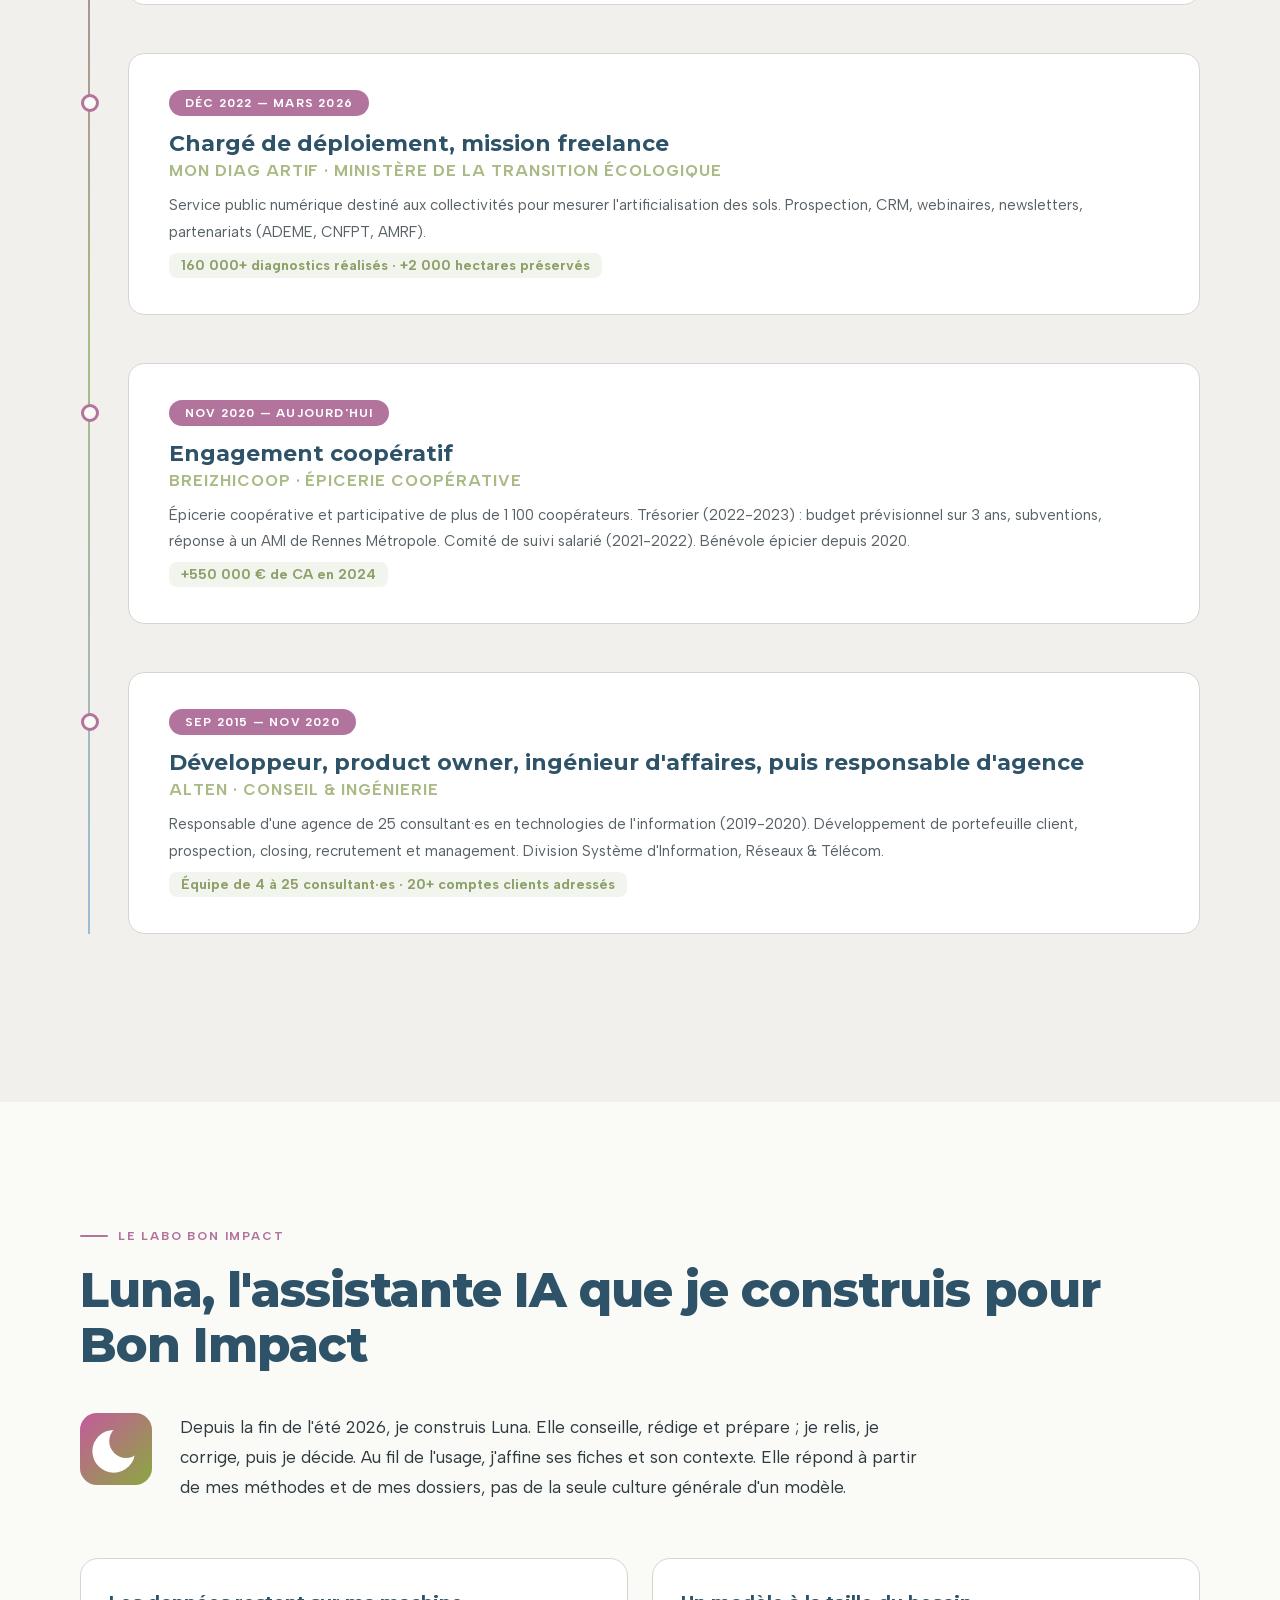
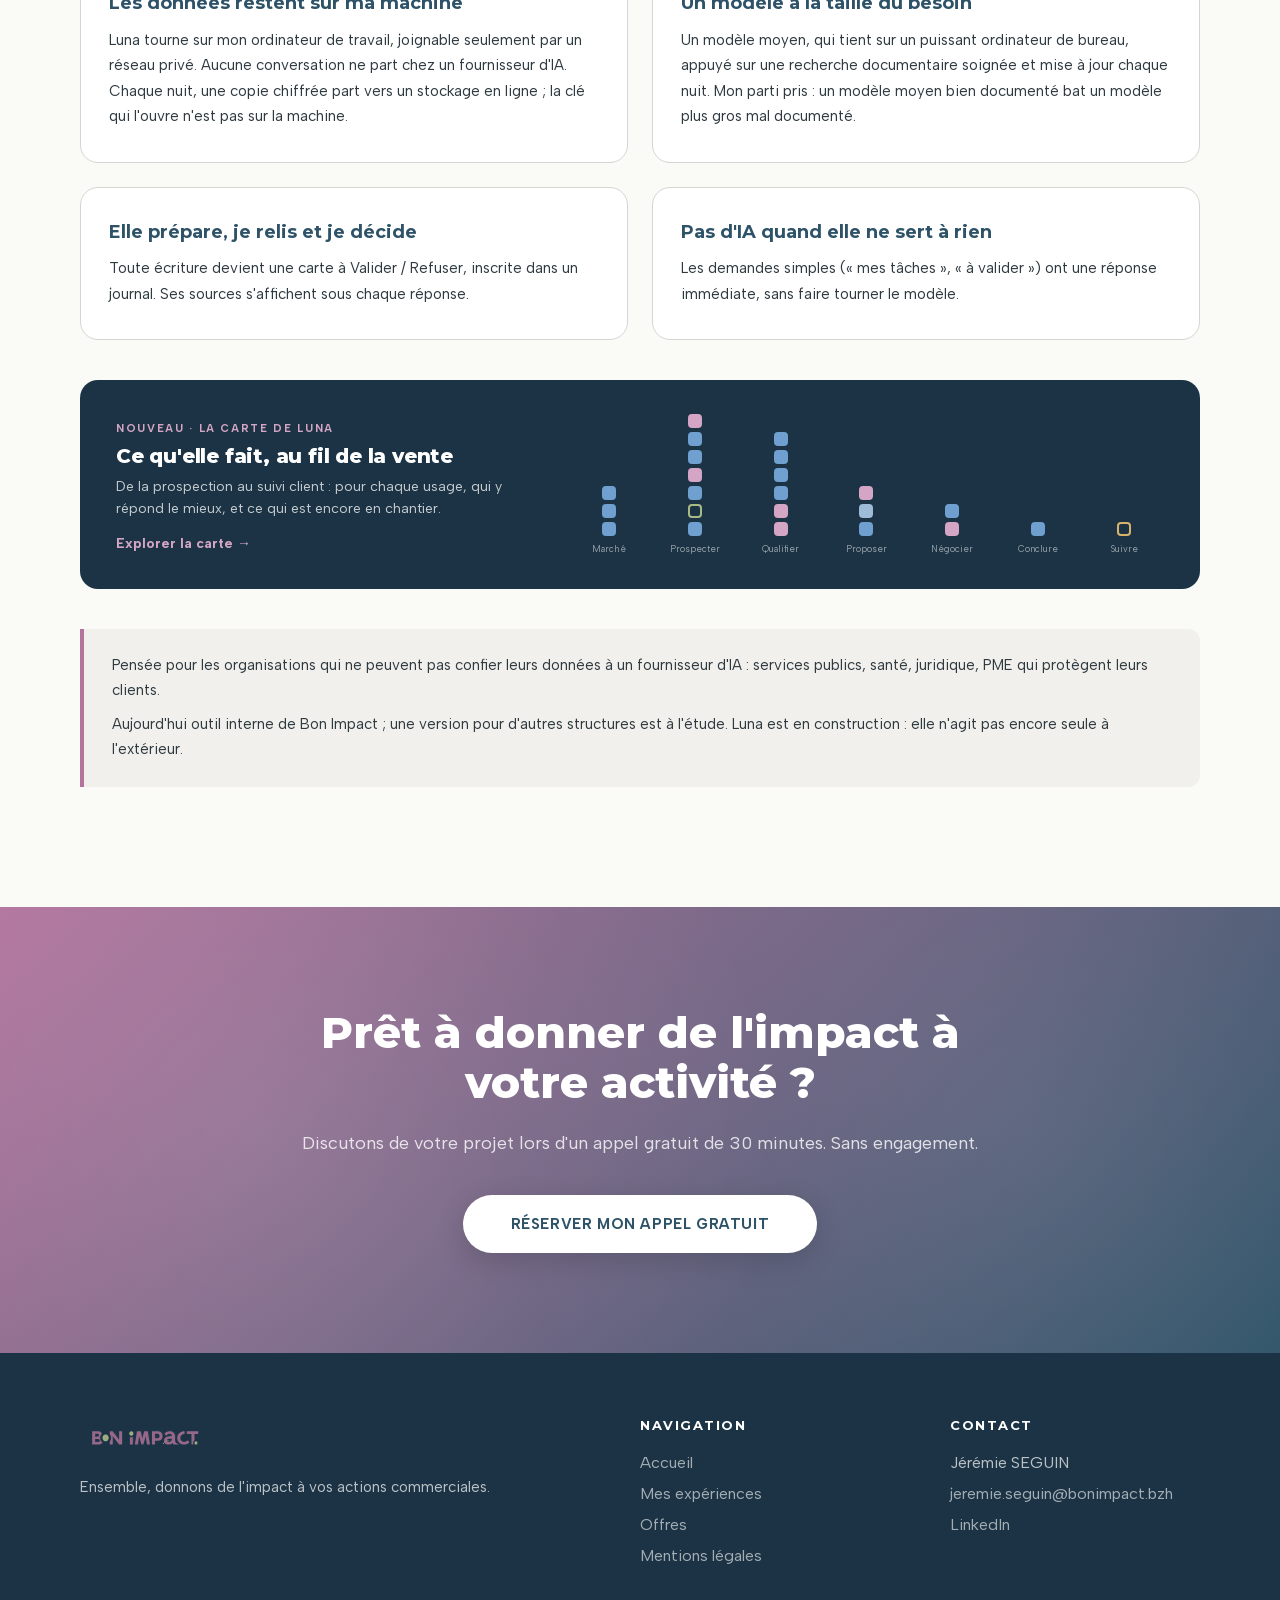
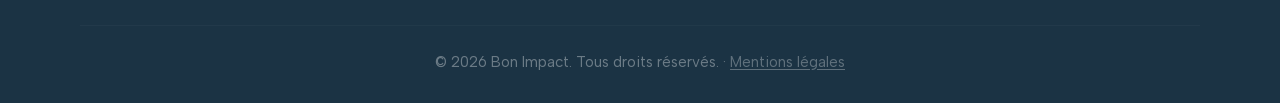
==== commit 70860628: "L'en-tête ouvre sur la promesse, le langage technique passe dans Qui suis-je Co-Authored-By: Claude " ====
--- a/index.html
+++ b/index.html
@@ -1007,10 +1007,9 @@
                 <div>
                     <div class="hero-tag">Développement commercial</div>
                     <h1>Donnez de <em>l'impact</em> à vos actions commerciales</h1>
-                    <p class="hero-lead">Je parle le langage des équipes techniques : j'ai été développeur, puis
-                        product owner. Aujourd'hui, je pars toujours du terrain, avec les utilisateurs et les équipes produit,
-                        pour qu'un produit évolue par l'usage. J'accompagne les structures à impact dans leur
-                        croissance, et je les aide à tirer de l'IA ce qu'elle a vraiment d'utile.</p>
+                    <p class="hero-lead">J'accompagne les structures à impact dans leur croissance, et je les aide à tirer de
+                        l'IA ce qu'elle a vraiment d'utile. Toujours en partant du terrain : avec les utilisateurs et les
+                        équipes produit, pour que chaque outil évolue par l'usage.</p>
                     <div class="hero-actions">
                         <a href="https://cal.com/bonimpact/appel-decouverte" data-rdv class="btn-hero-primary">Réservez un appel
                             gratuit</a>
@@ -1067,8 +1066,9 @@
             <div class="section-subtitle">Transformez votre stratégie en résultats concrets</div>
             <div class="about-grid">
                 <div class="about-text reveal">
-                    <p>Je suis <strong>Jérémie Seguin</strong>. Après des débuts techniques, j'ai pris en 2017 des
-                        fonctions stratégiques et commerciales chez ALTEN, jusqu'à diriger une agence.</p>
+                    <p>Je suis <strong>Jérémie Seguin</strong>. Développeur puis product owner à mes débuts, je parle le
+                        langage des équipes techniques. En 2017, j'ai pris des fonctions stratégiques et commerciales
+                        chez ALTEN, jusqu'à diriger une agence.</p>
                     <p>Comme beaucoup, j'ai cherché plus de sens pendant la pandémie de 2020. Je me suis engagé dans
                         deux coopératives rennaises : <a href="https://www.breizhicoop.fr" target="_blank" rel="noopener">Breizhicoop</a>,
                         une épicerie participative, pour mieux manger, et <a href="https://www.commeunetabli.fr" target="_blank" rel="noopener">Comme Un Établi</a>,
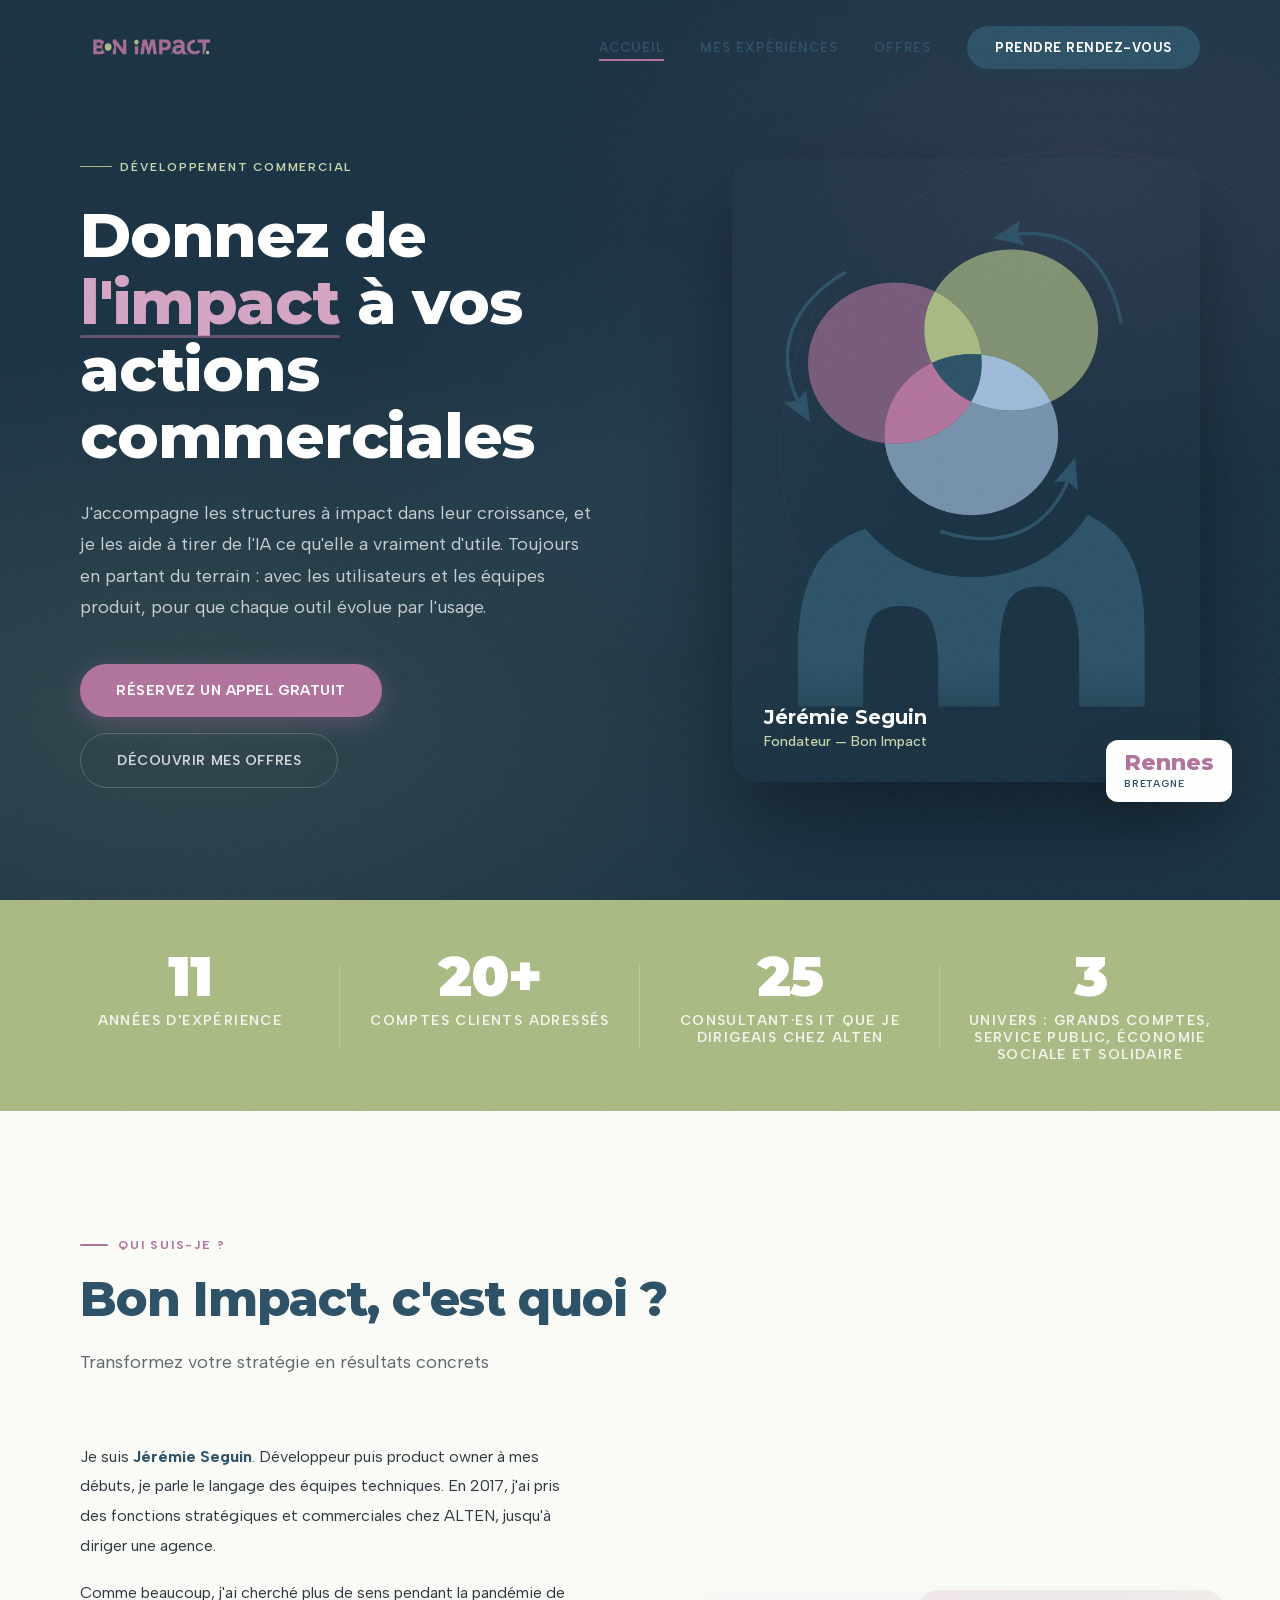
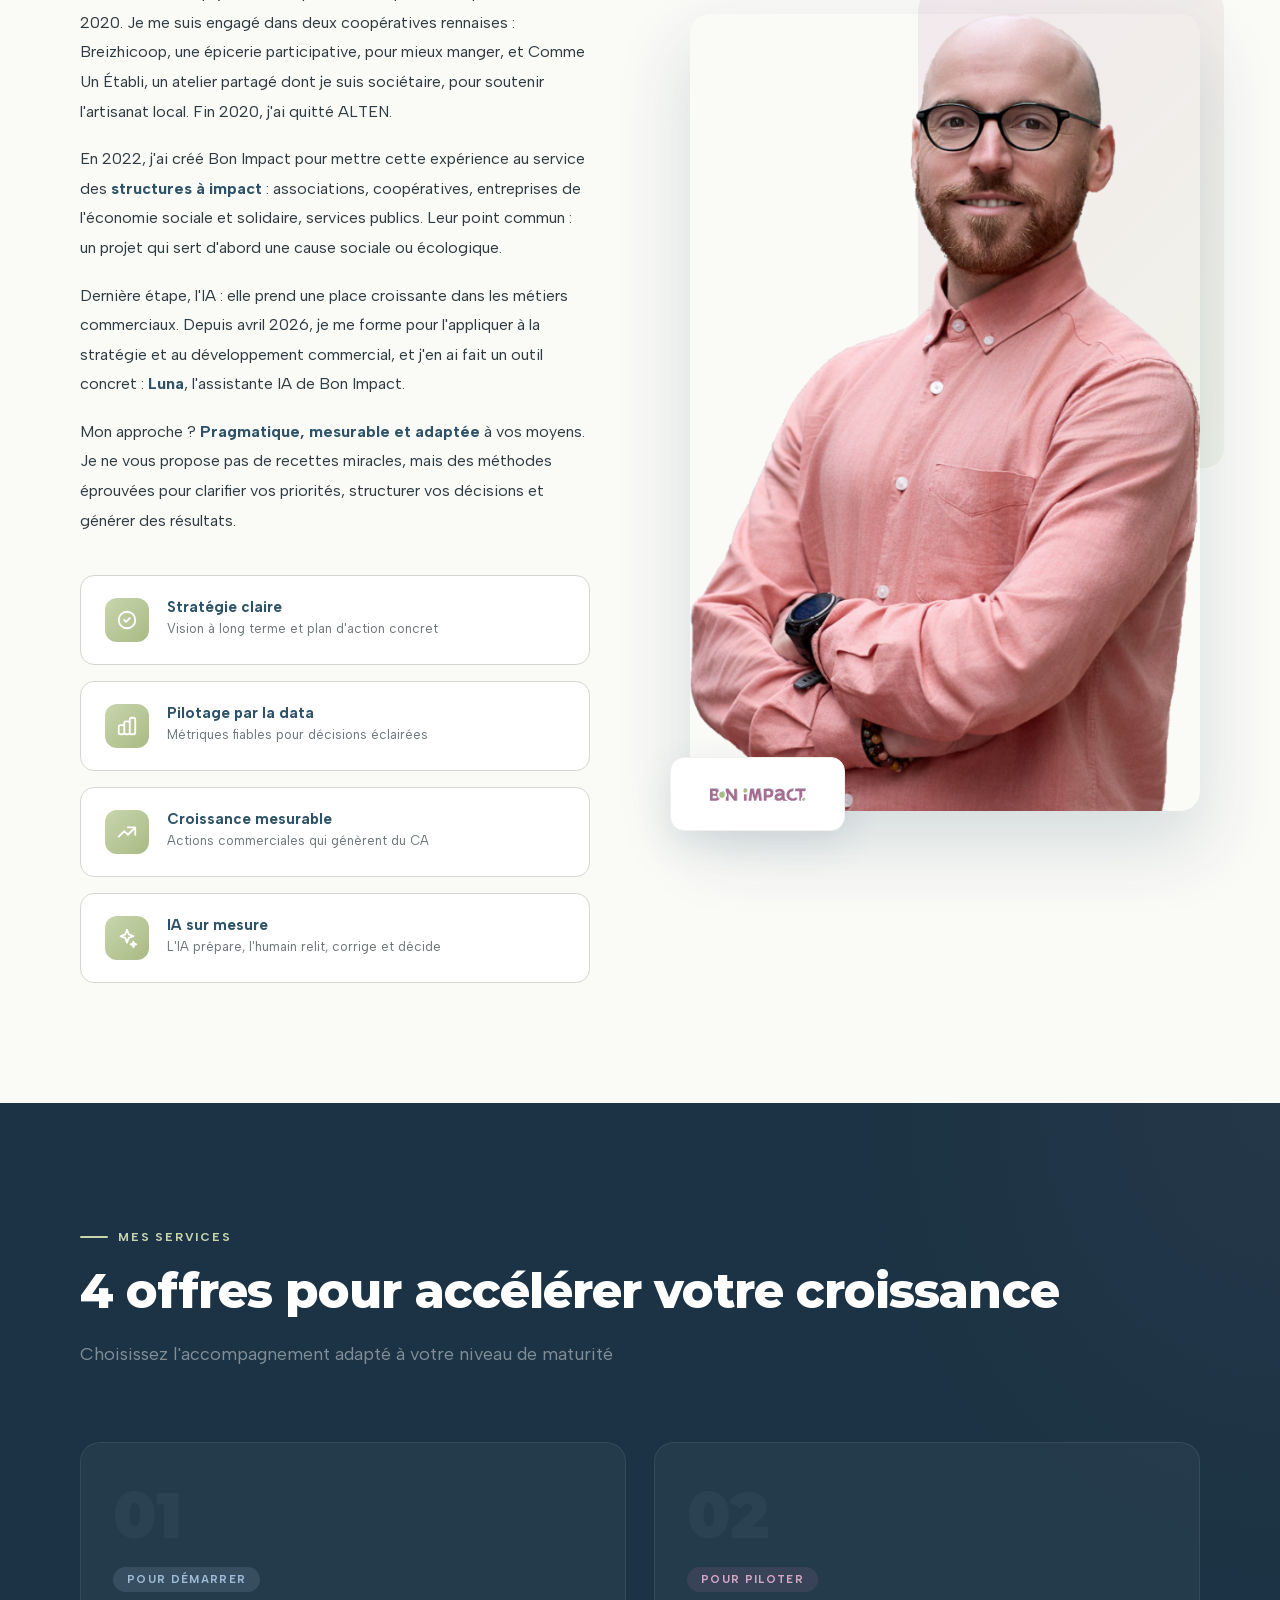
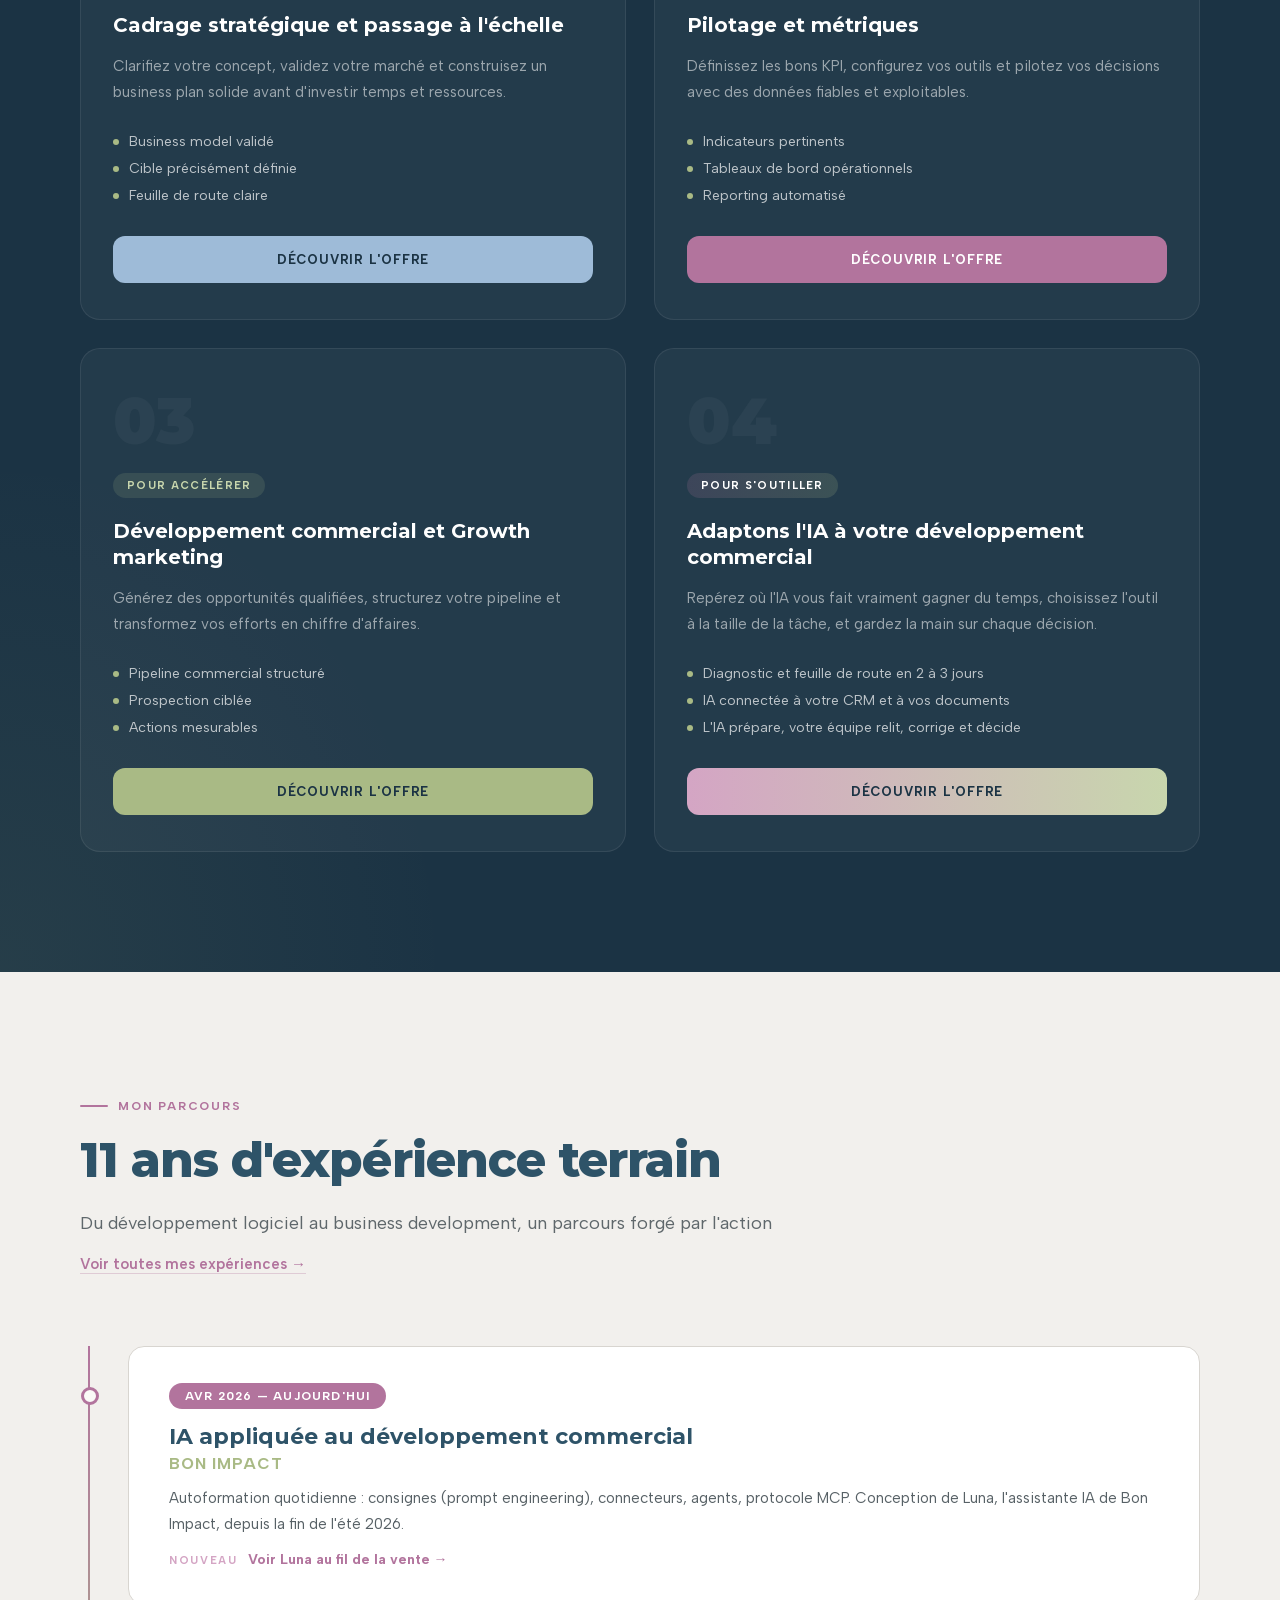
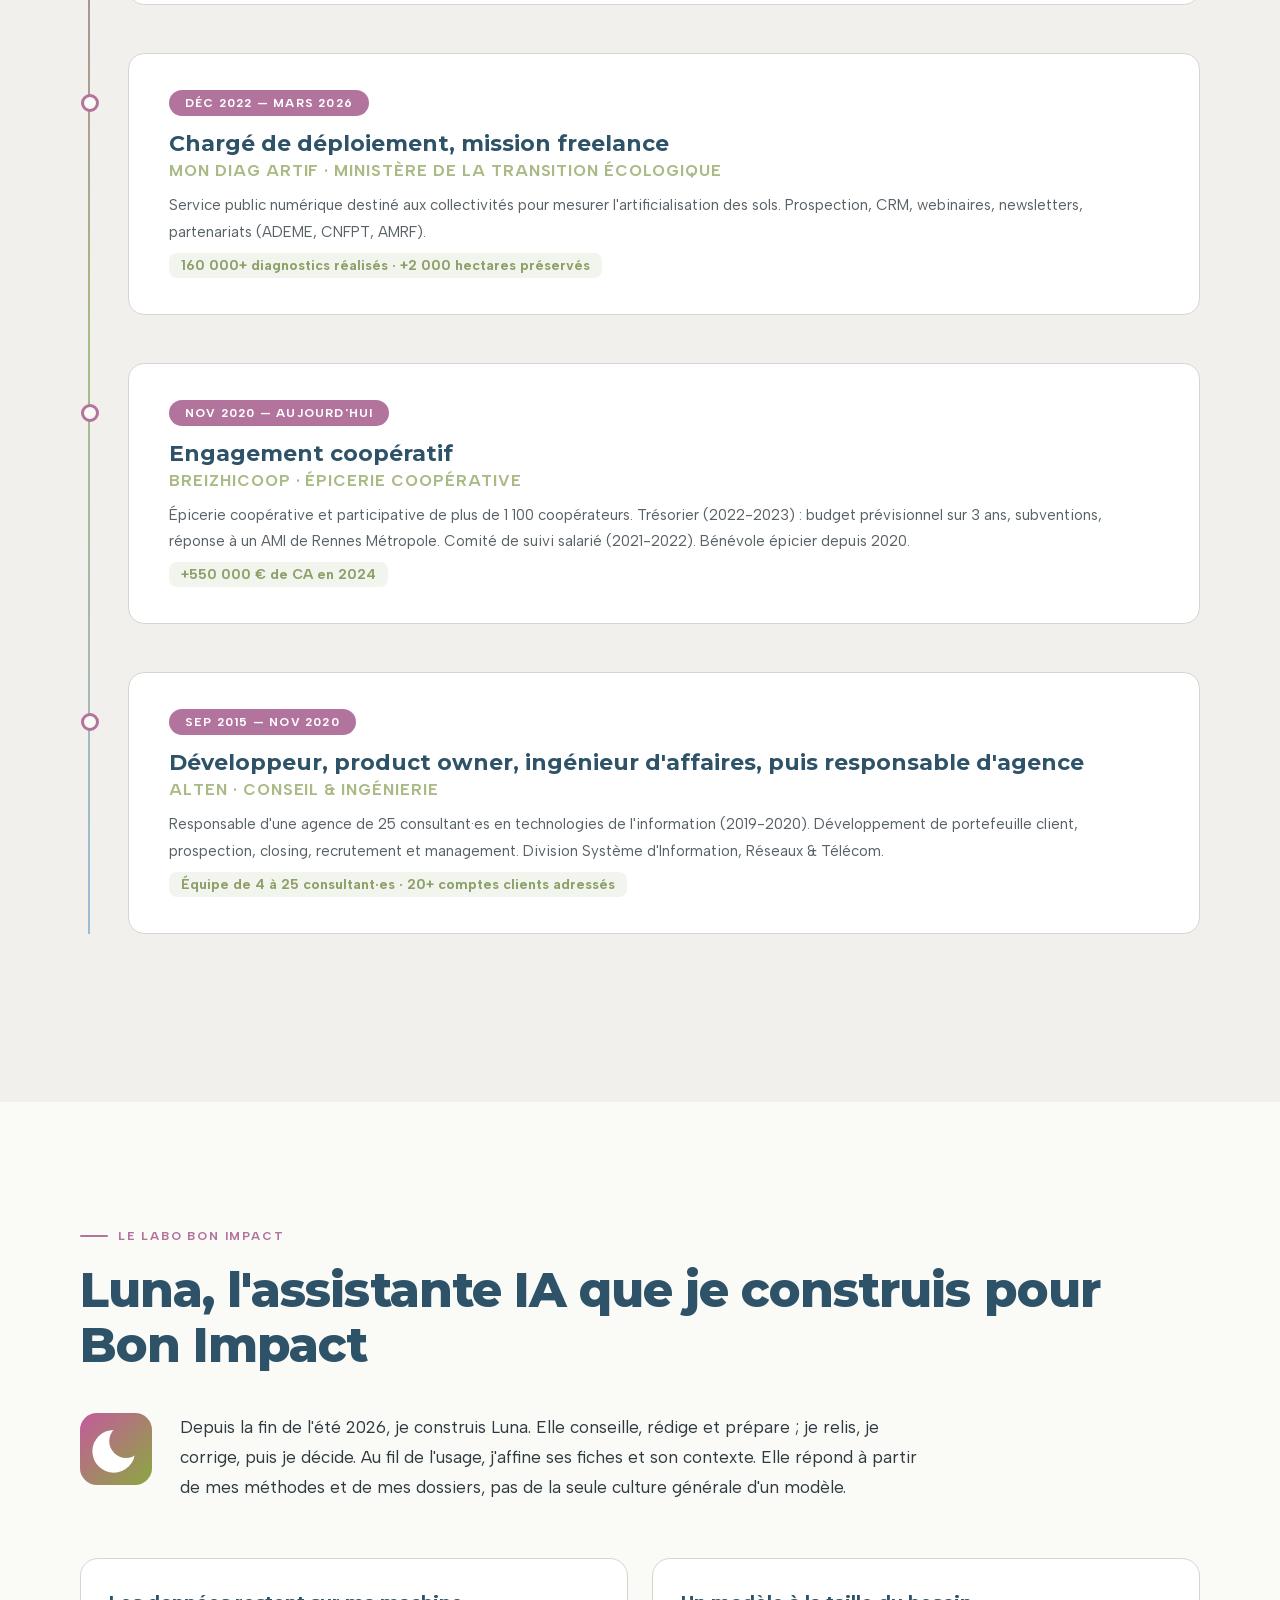
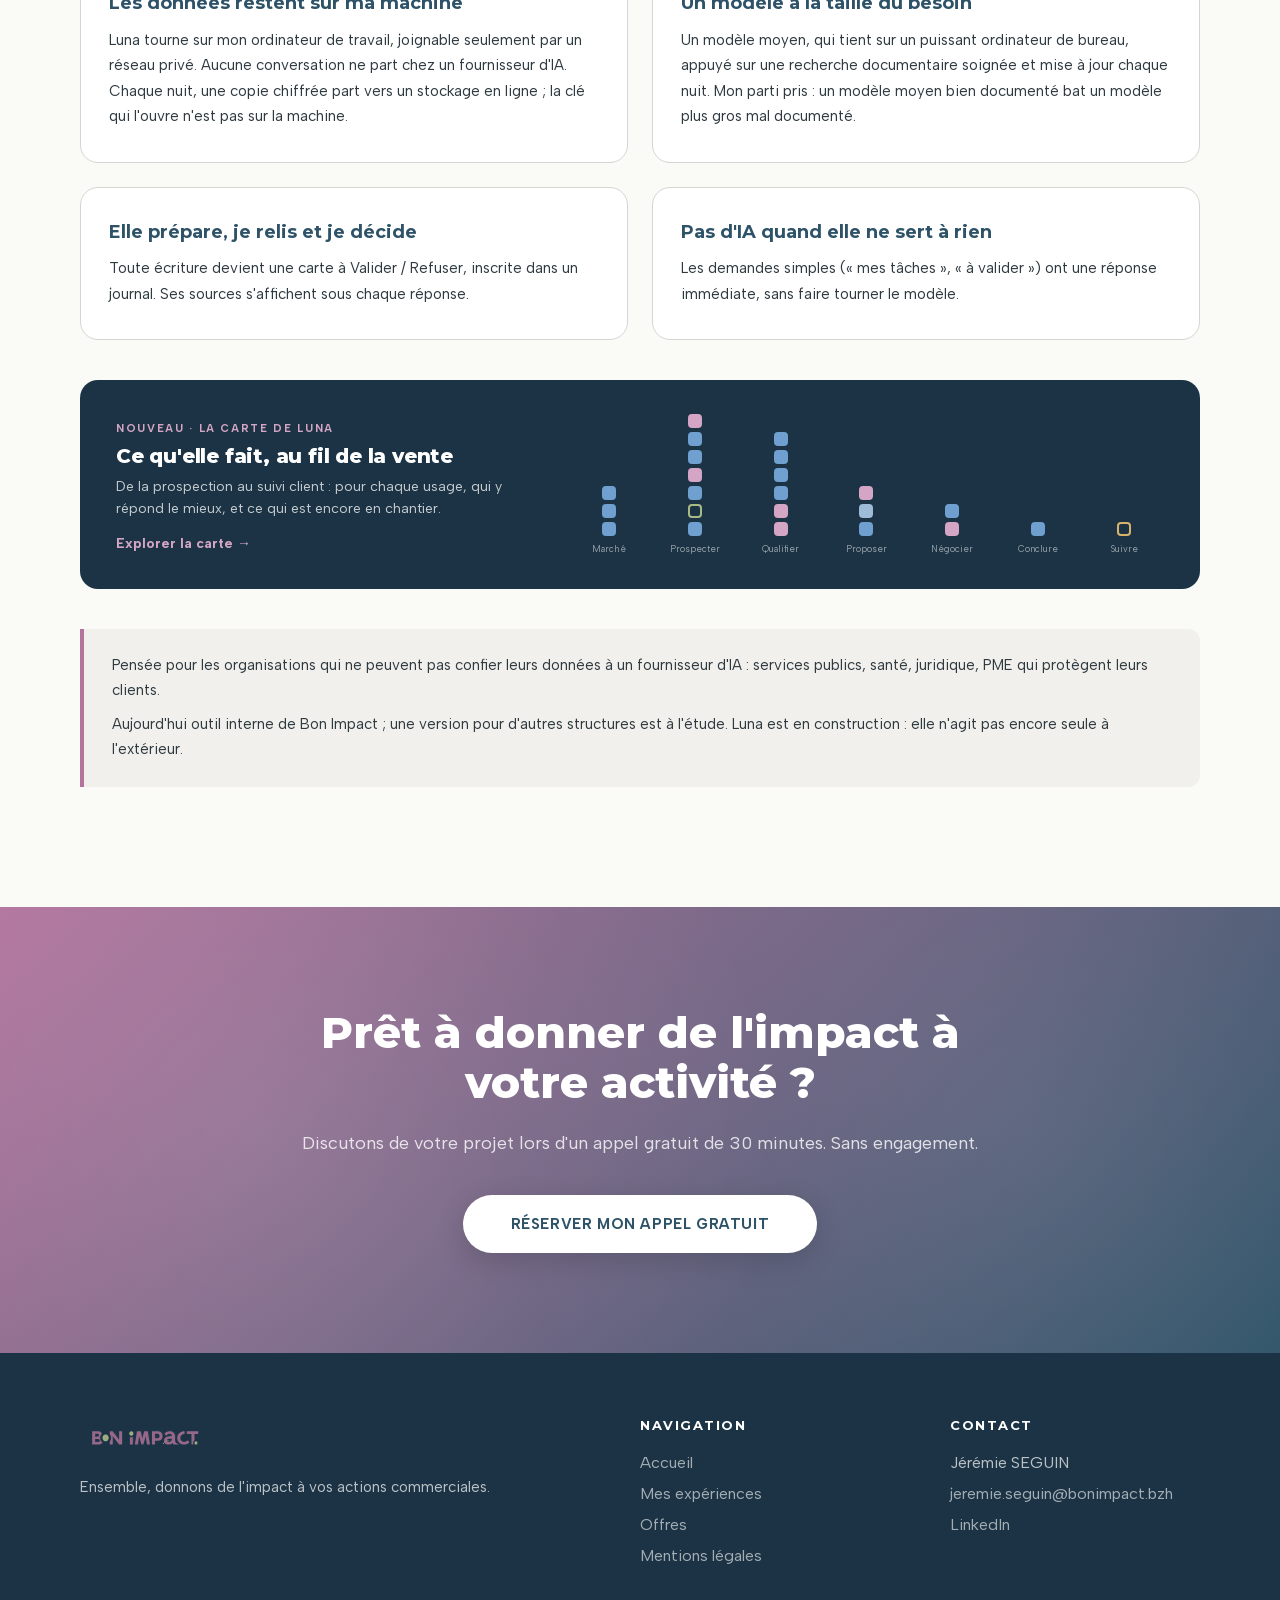
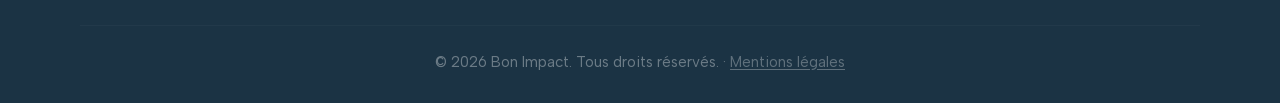
==== commit 87fdedd8: "Le badge Rennes, plus petit, passe en bas à droite de l'image Co-Authored-By: Claude Opus 5.5 <norep" ====
--- a/index.html
+++ b/index.html
@@ -230,11 +230,11 @@
         /* Floating badge */
         .hero-float-card {
             position: absolute;
-            bottom: -24px;
-            left: -40px;
+            bottom: -20px;
+            right: -32px;
             background: var(--blanc);
-            padding: 20px 28px;
-            border-radius: 16px;
+            padding: 12px 18px;
+            border-radius: 12px;
             box-shadow: 0 16px 48px rgba(0, 0, 0, 0.15);
             z-index: 3;
             animation: float 6s ease-in-out infinite;
@@ -242,19 +242,19 @@
 
         .hero-float-number {
             font-family: var(--font-display);
-            font-size: 36px;
+            font-size: 22px;
             font-weight: 800;
             color: var(--mauve);
             line-height: 1;
         }
 
         .hero-float-label {
-            font-size: 12px;
+            font-size: 10px;
             font-weight: 600;
             text-transform: uppercase;
             letter-spacing: 0.08em;
             color: var(--bleu-fonce);
-            margin-top: 4px;
+            margin-top: 3px;
         }
 
         @keyframes float {
@@ -902,7 +902,7 @@
             }
 
             .hero-float-card {
-                left: 0;
+                right: 0;
             }
 
             .about-grid {
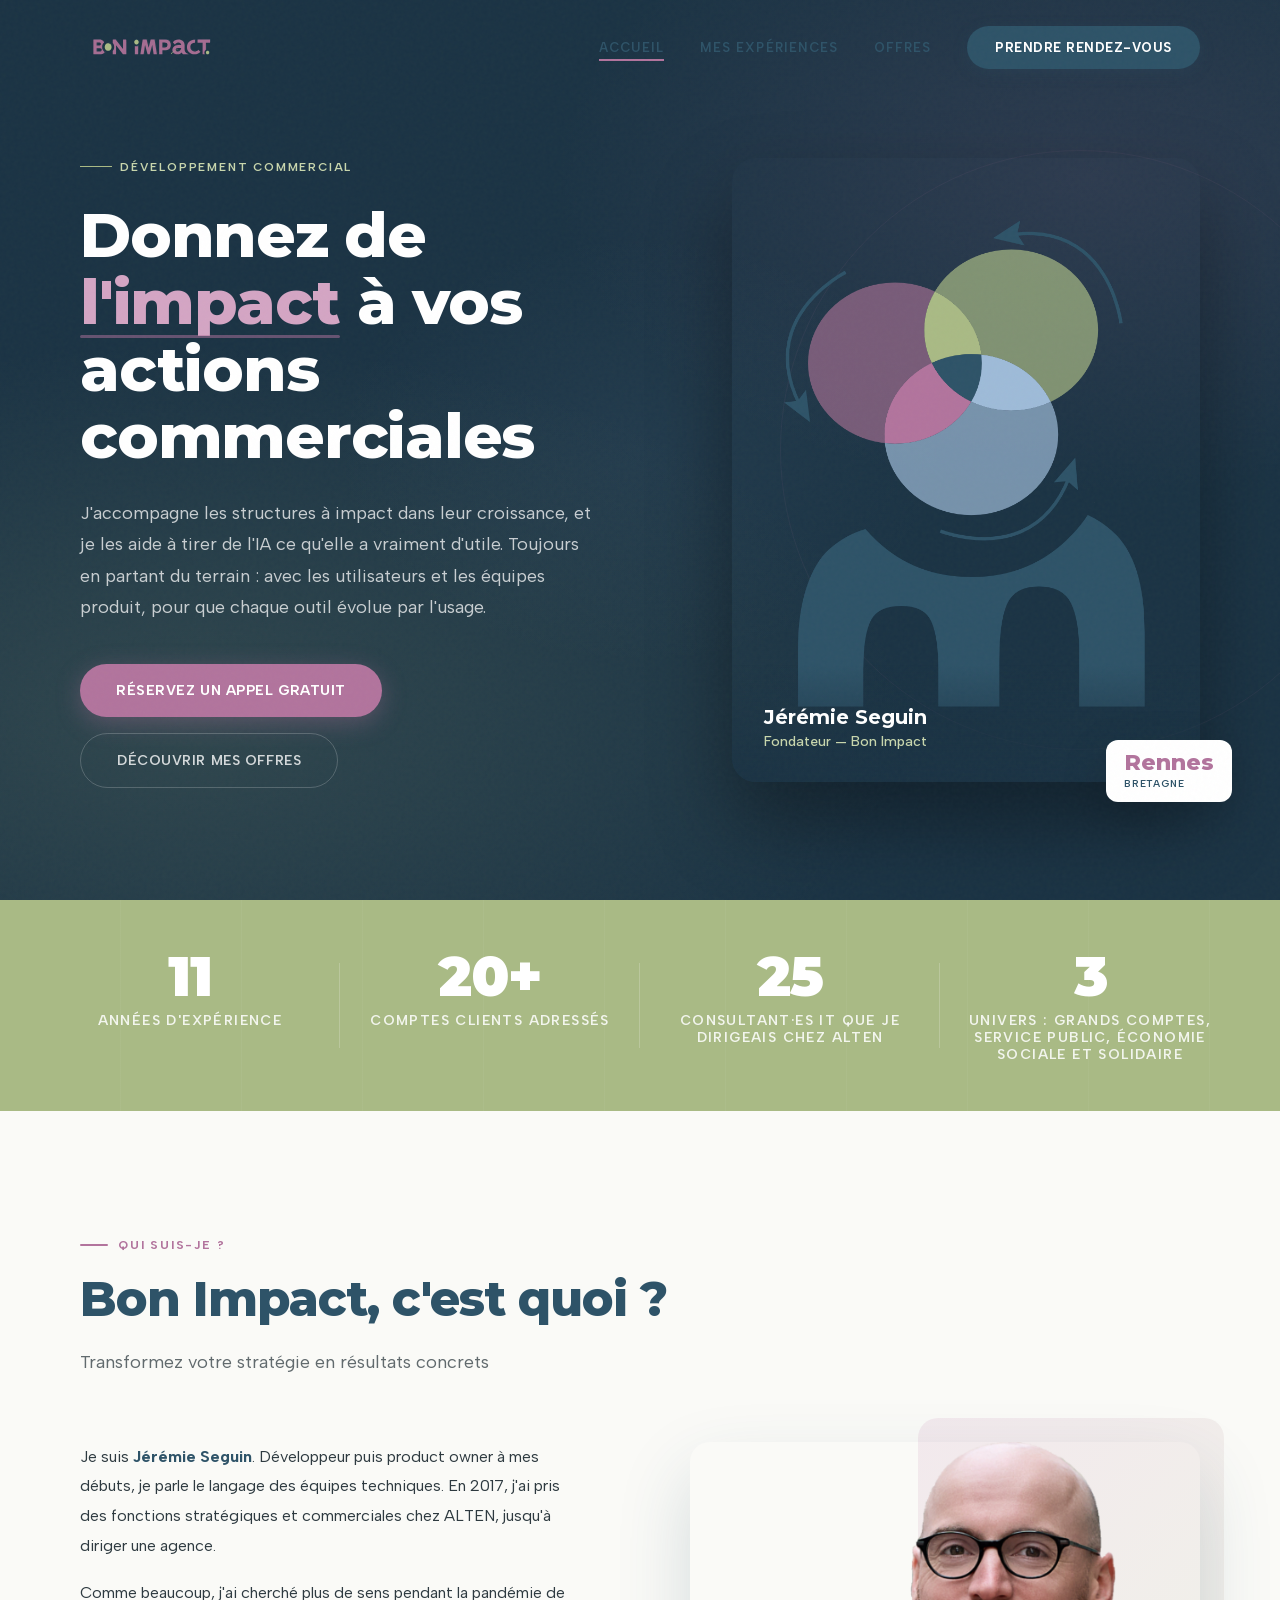
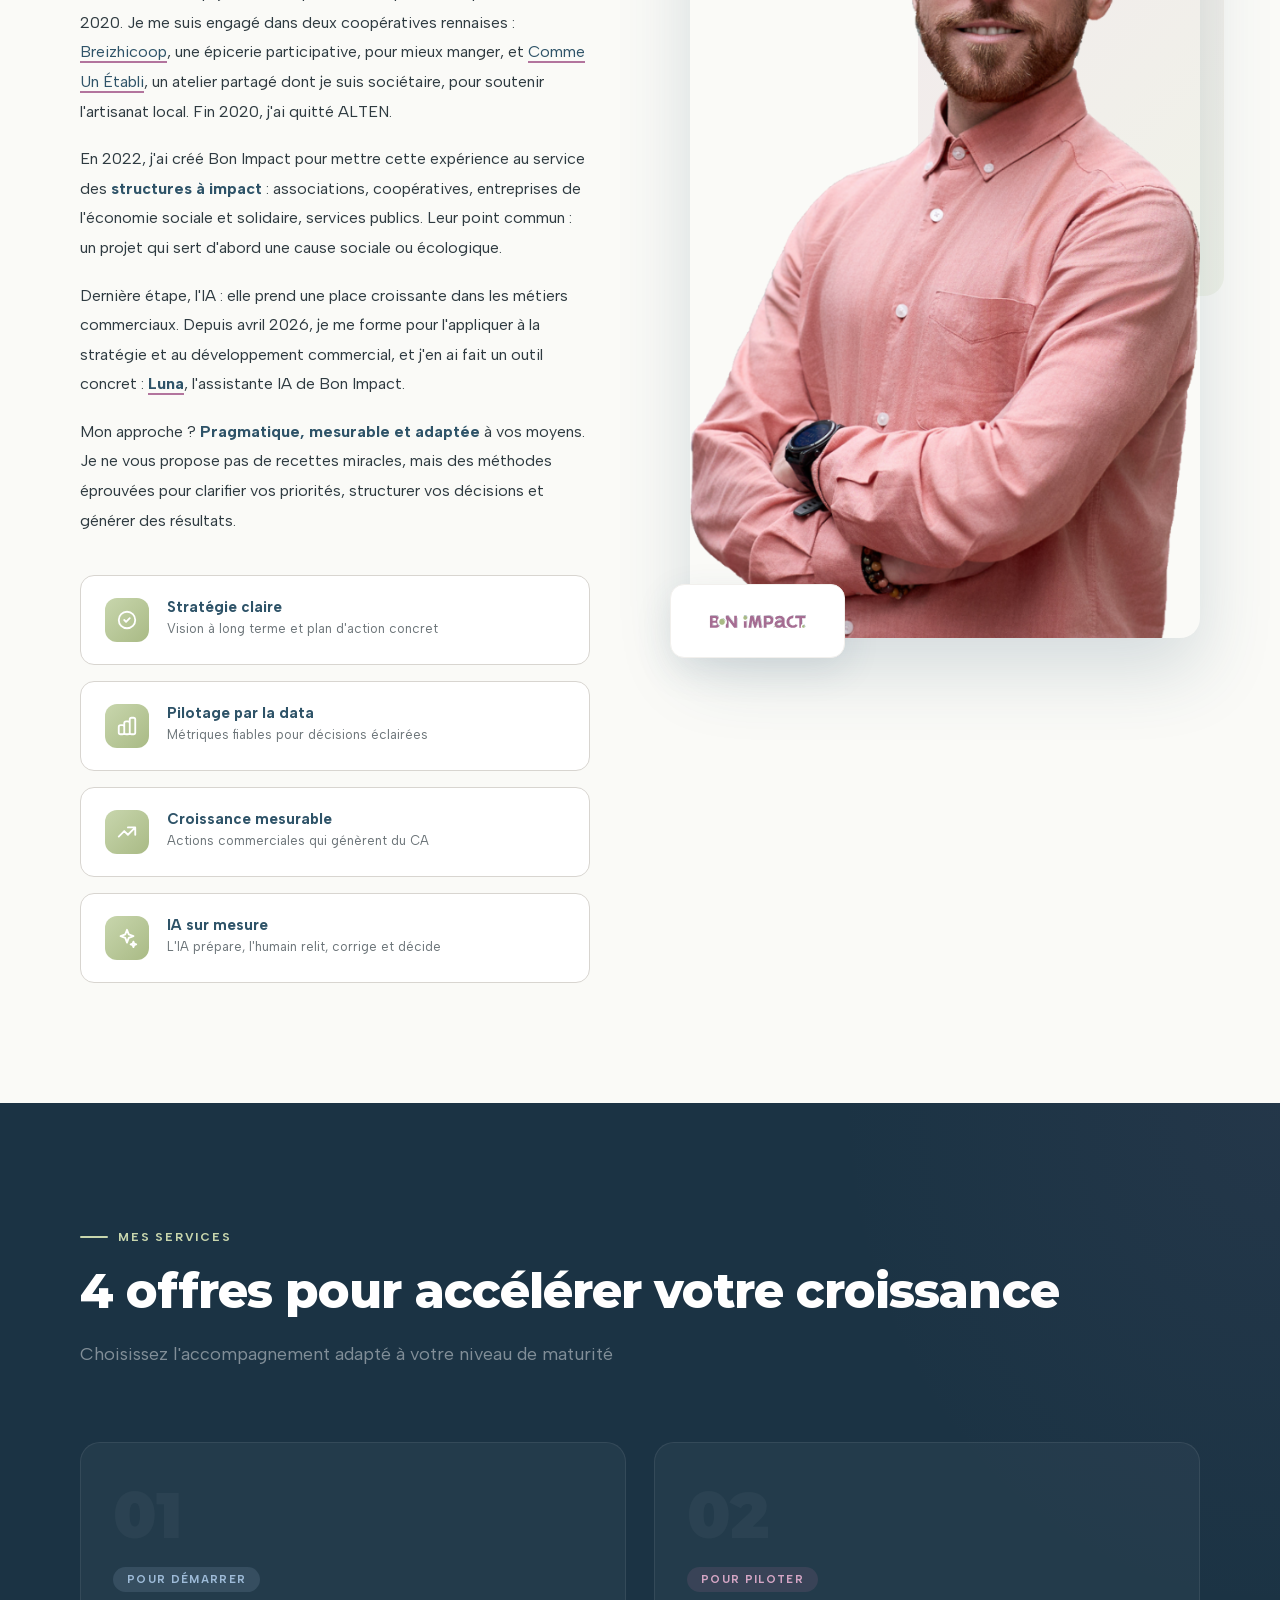
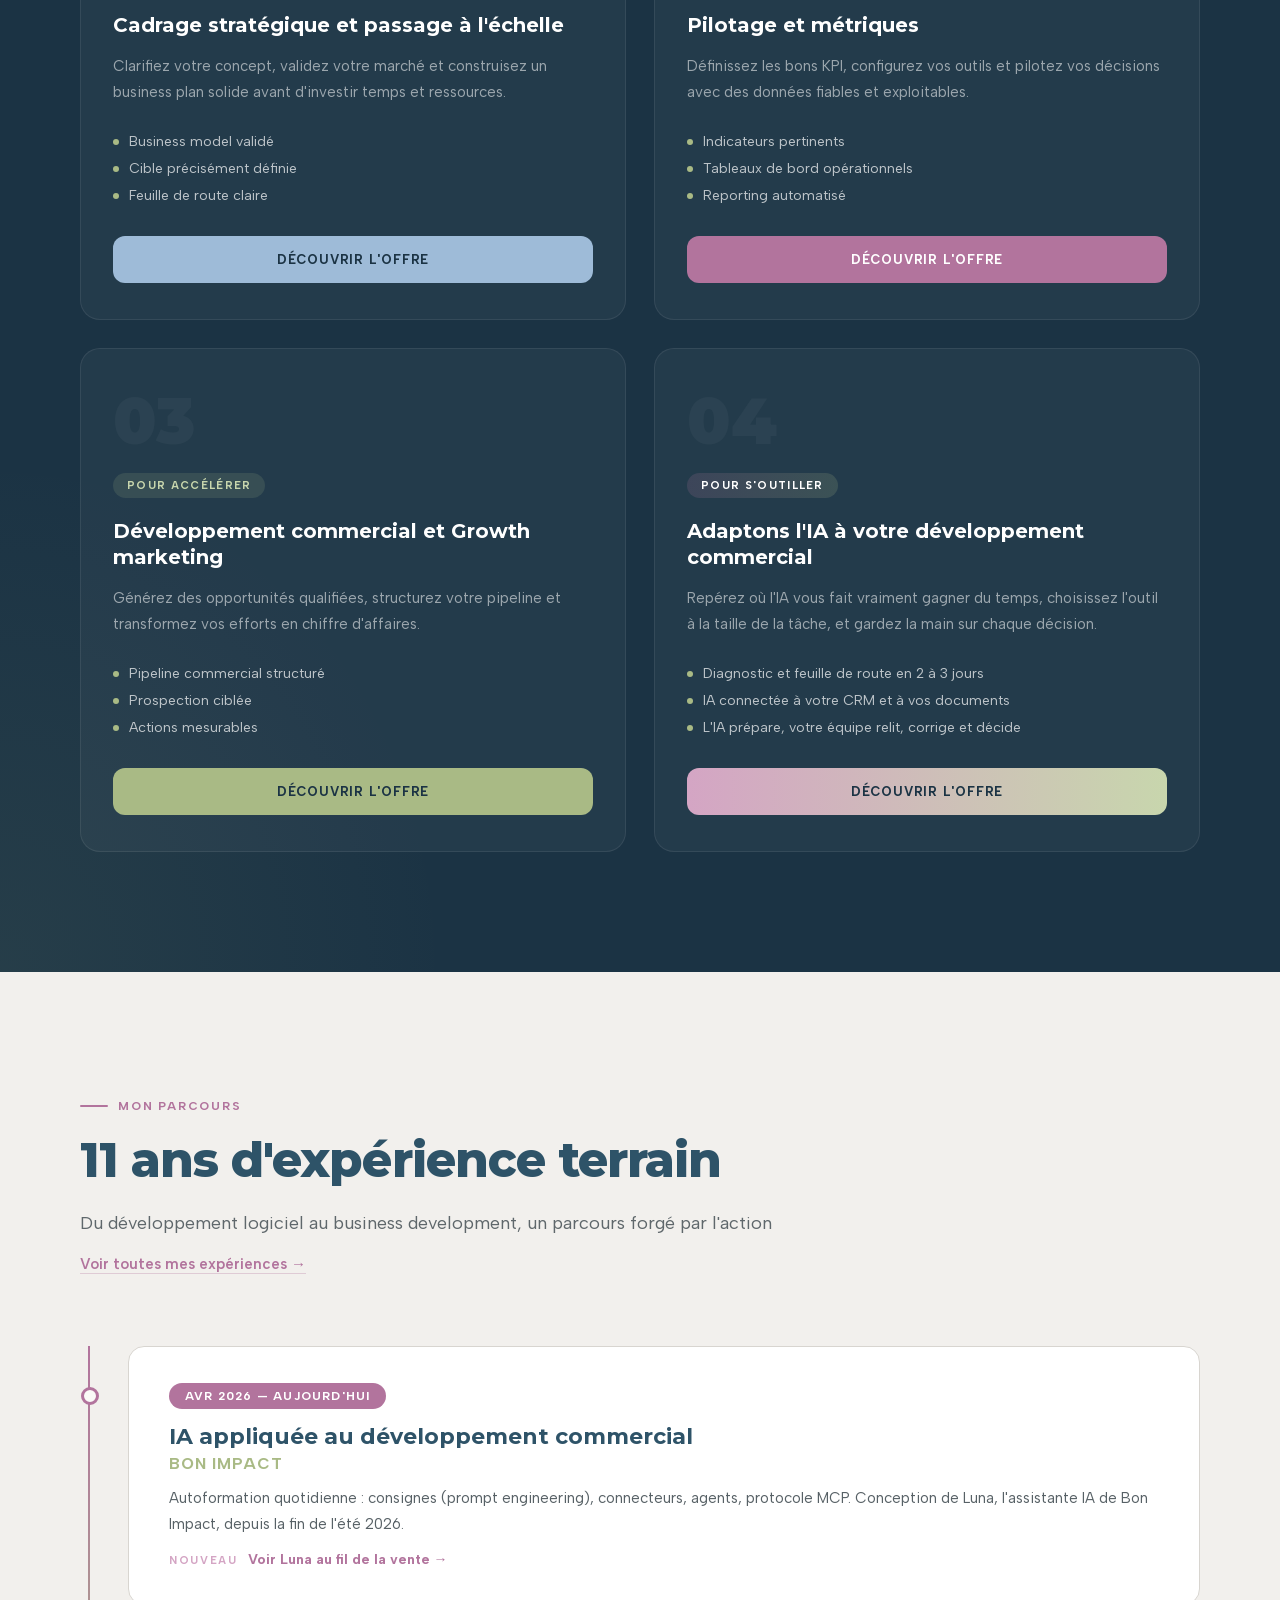
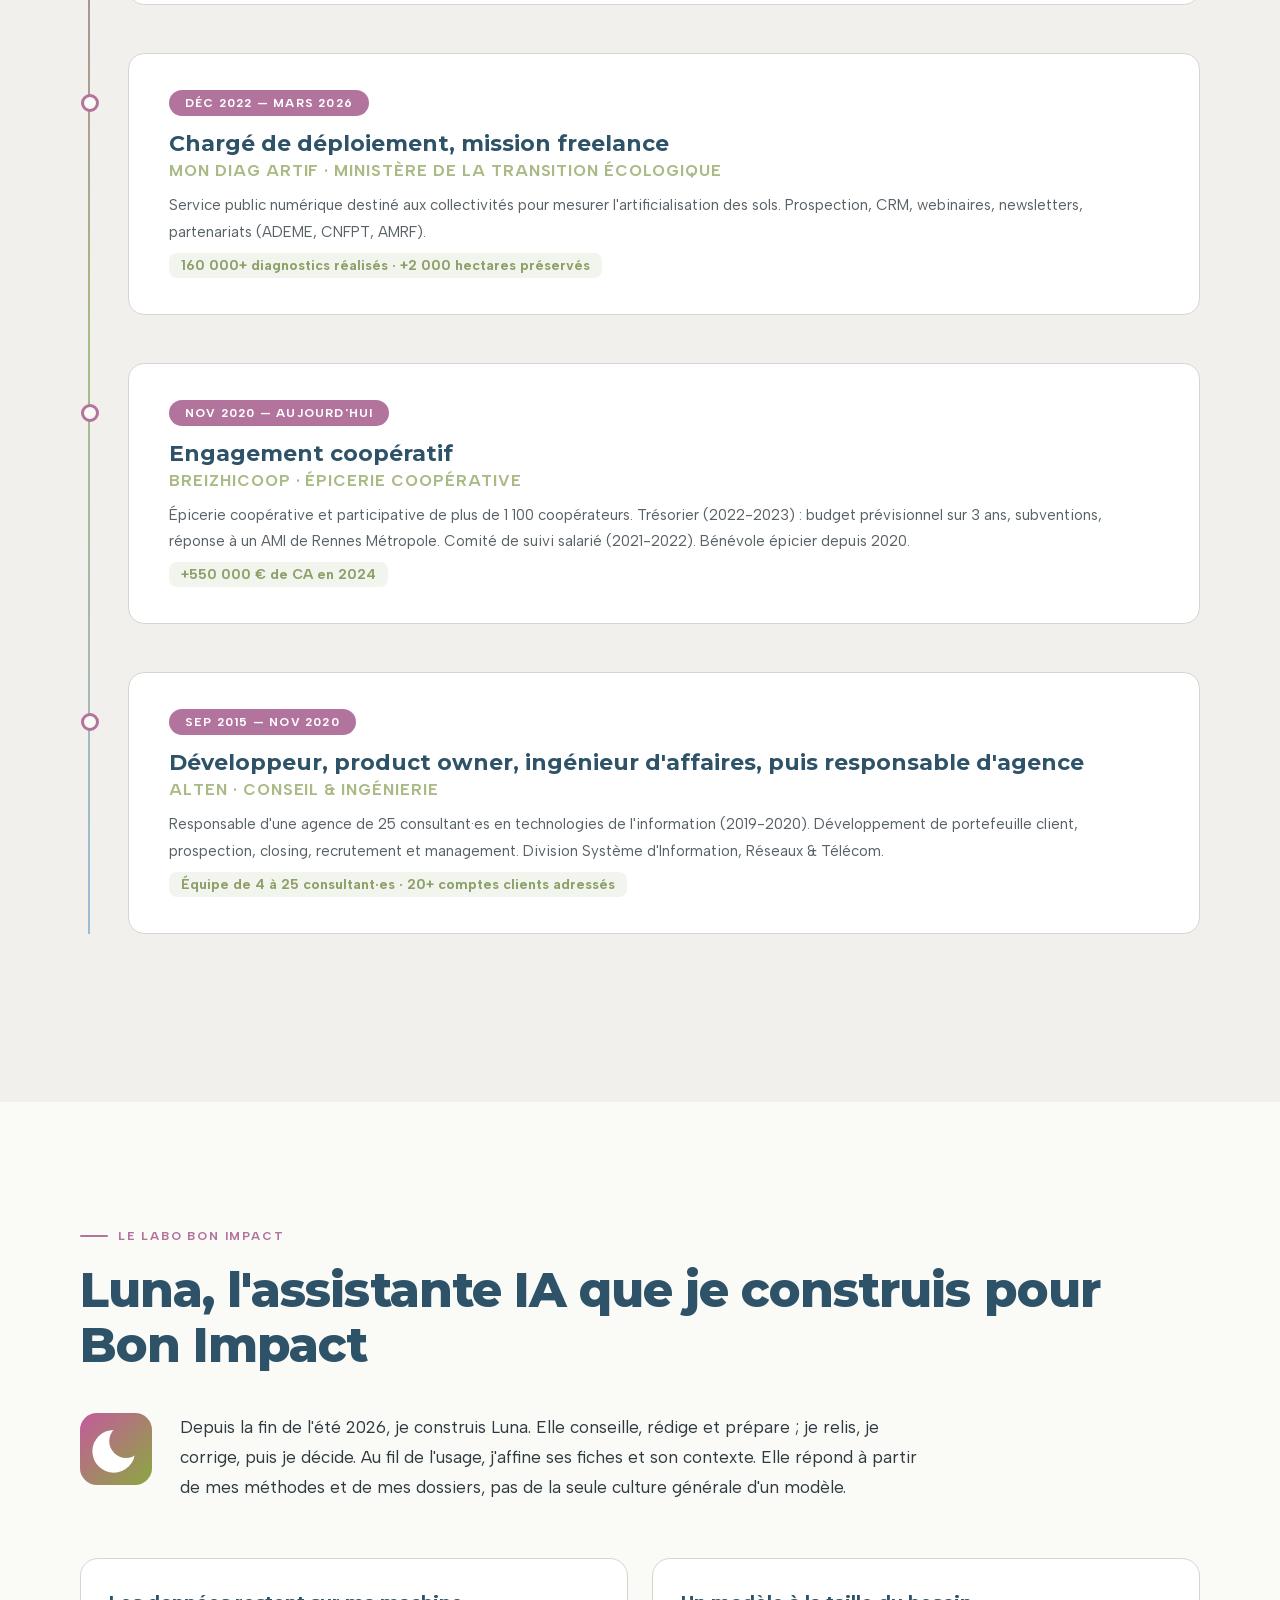
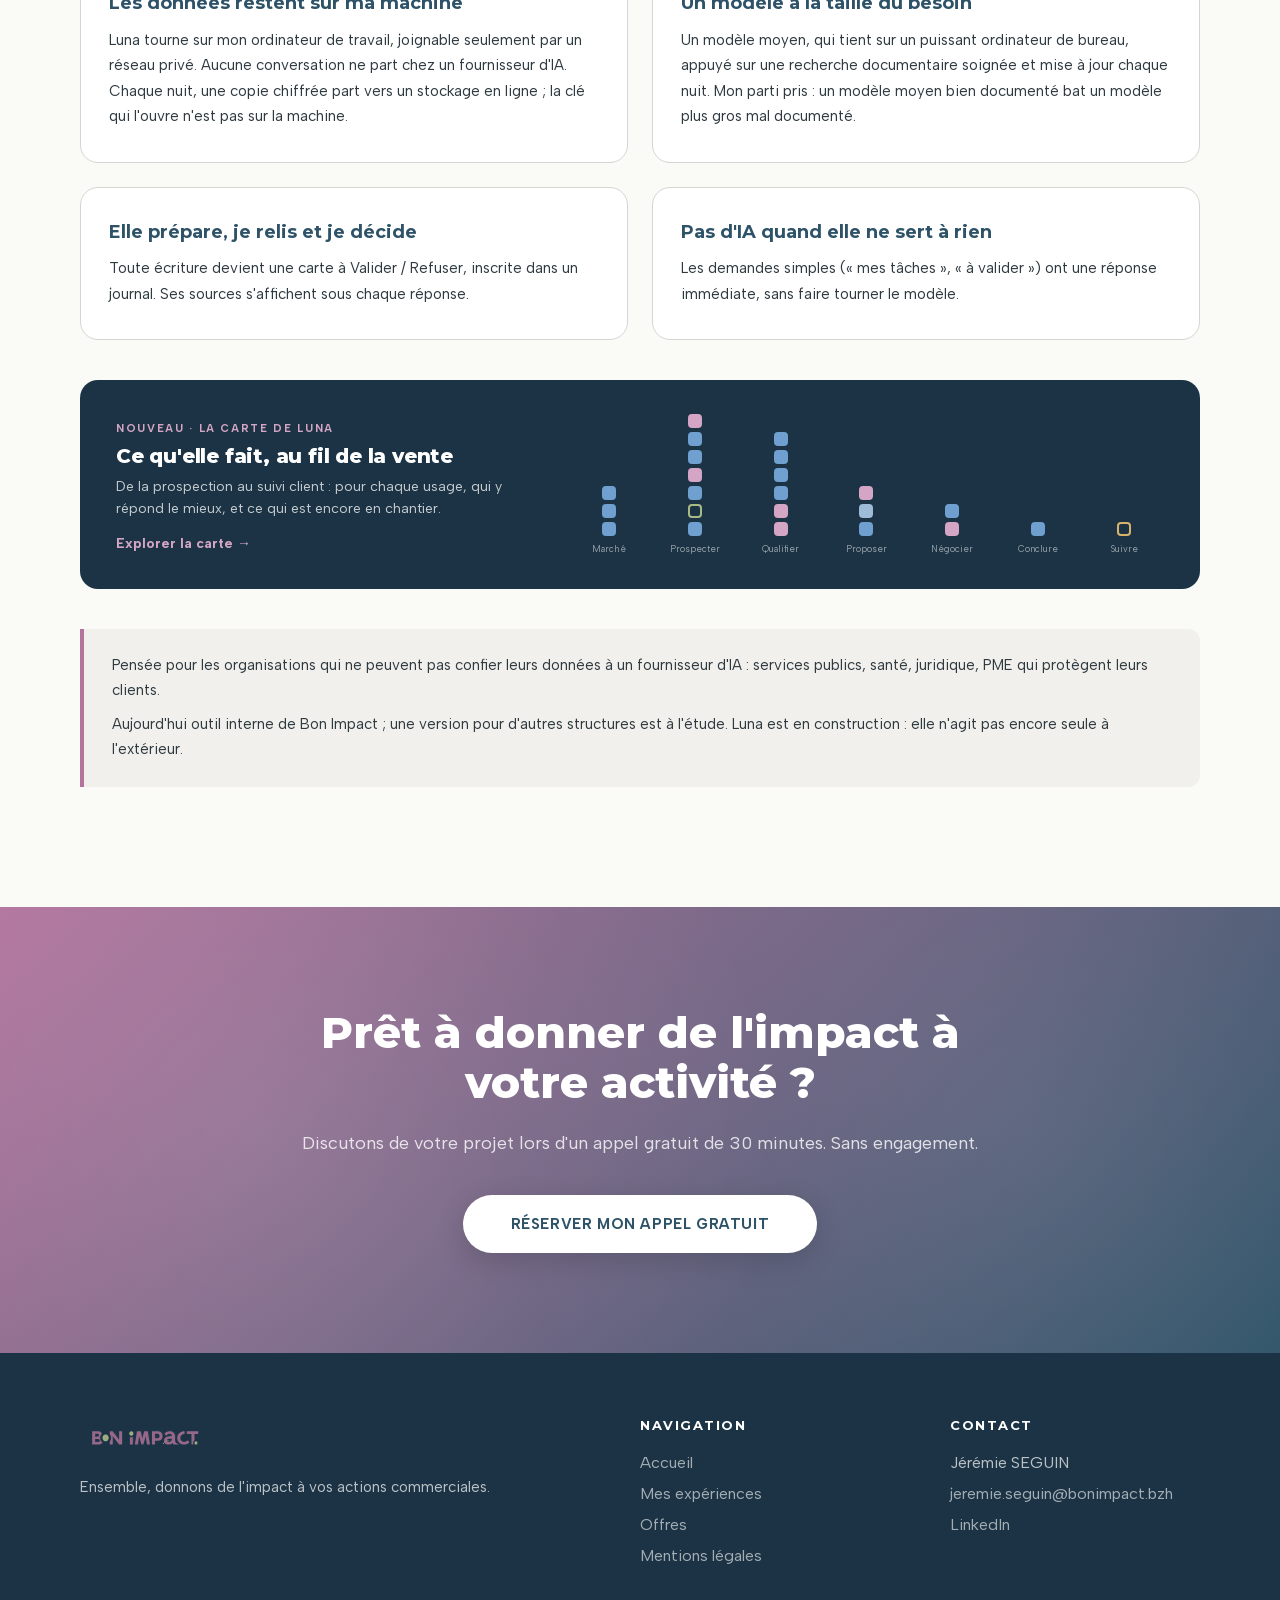
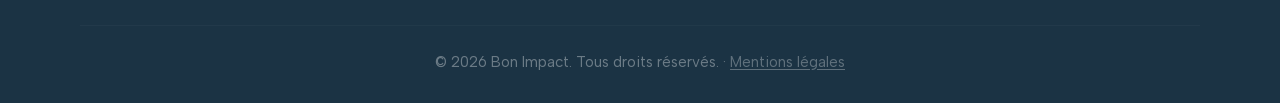
==== commit 3390a11d: "Qui suis-je : liens soulignés, photo alignée en haut du texte Co-Authored-By: Claude Opus 5.5 <norep" ====
--- a/index.html
+++ b/index.html
@@ -346,7 +346,7 @@
             display: grid;
             grid-template-columns: 1fr 1fr;
             gap: 100px;
-            align-items: center;
+            align-items: start;
             margin-top: 64px;
         }
 
@@ -360,6 +360,19 @@
         .about-text p strong {
             color: var(--bleu-fonce);
             font-weight: 700;
+        }
+
+        .about-text a {
+            color: var(--bleu-fonce);
+            text-decoration: underline;
+            text-decoration-color: var(--mauve);
+            text-decoration-thickness: 2px;
+            text-underline-offset: 4px;
+            transition: color 0.2s;
+        }
+
+        .about-text a:hover {
+            color: var(--mauve);
         }
 
         /* Value cards */
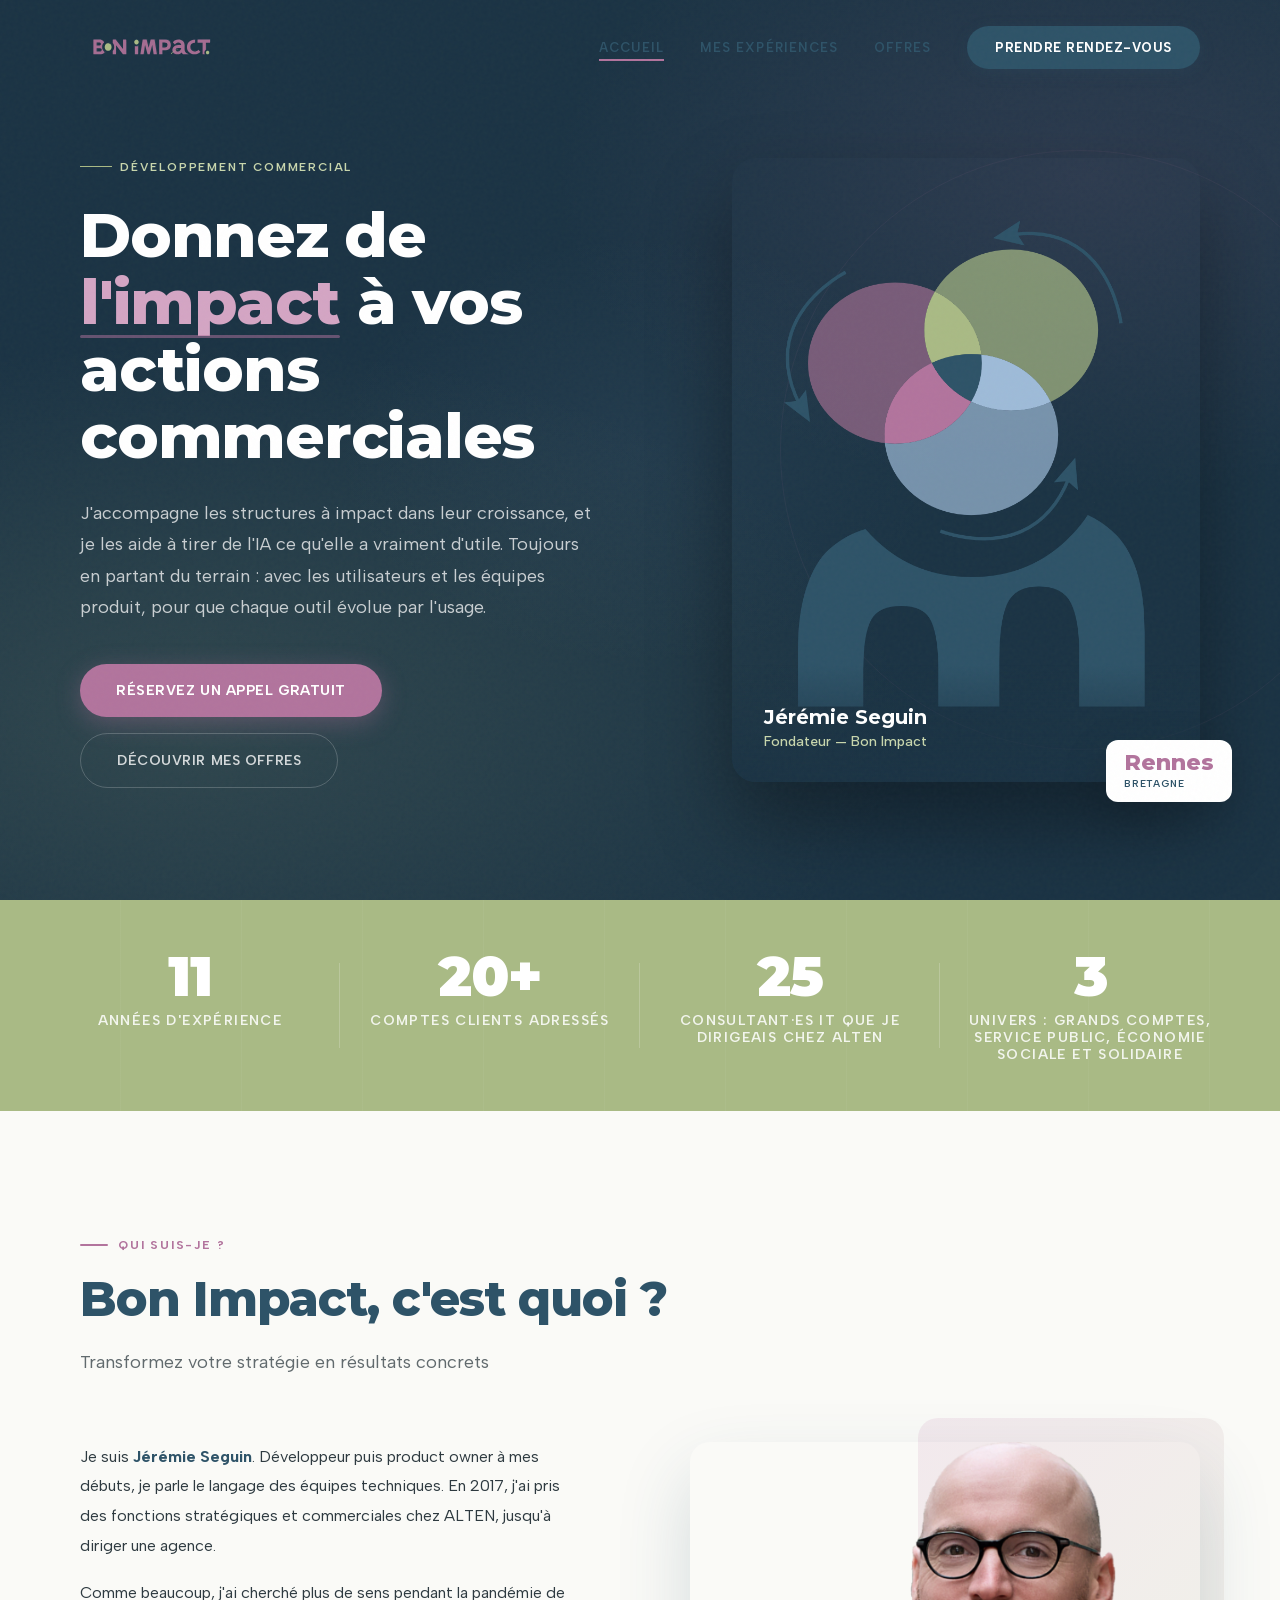
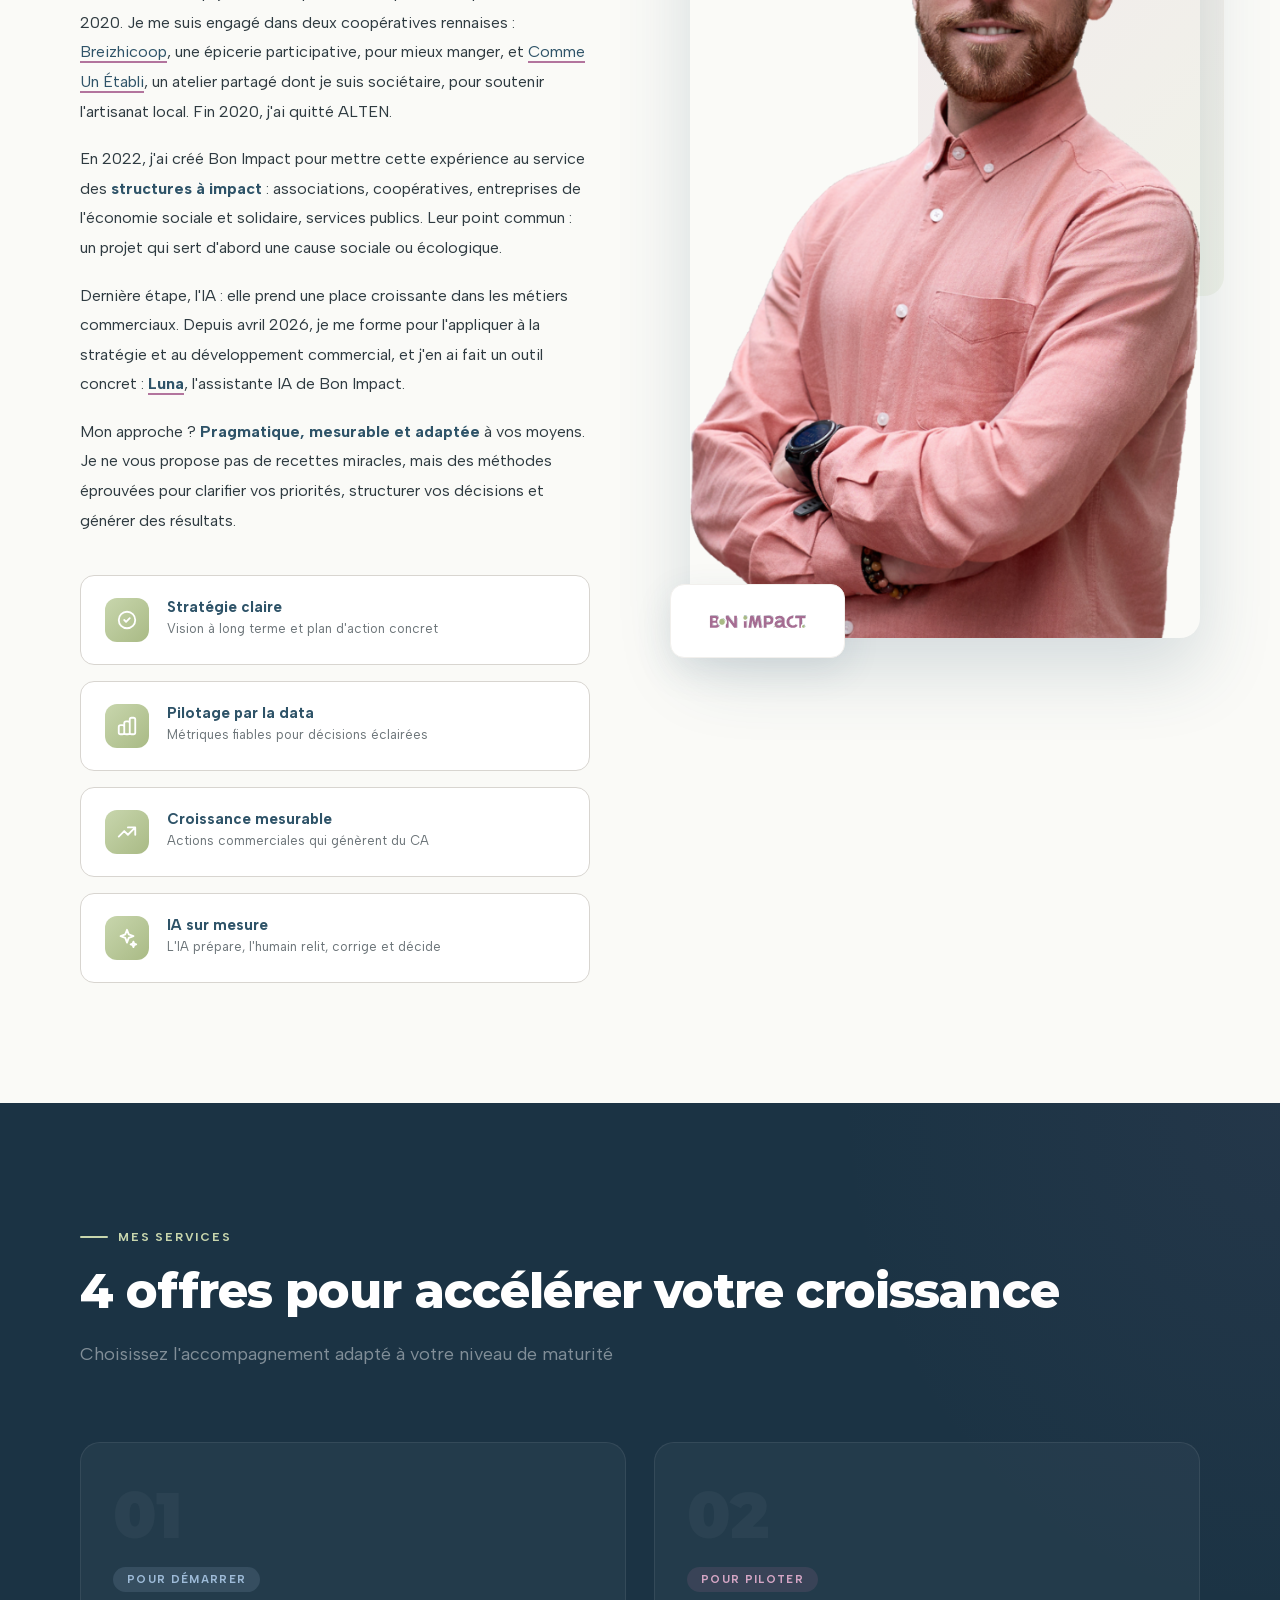
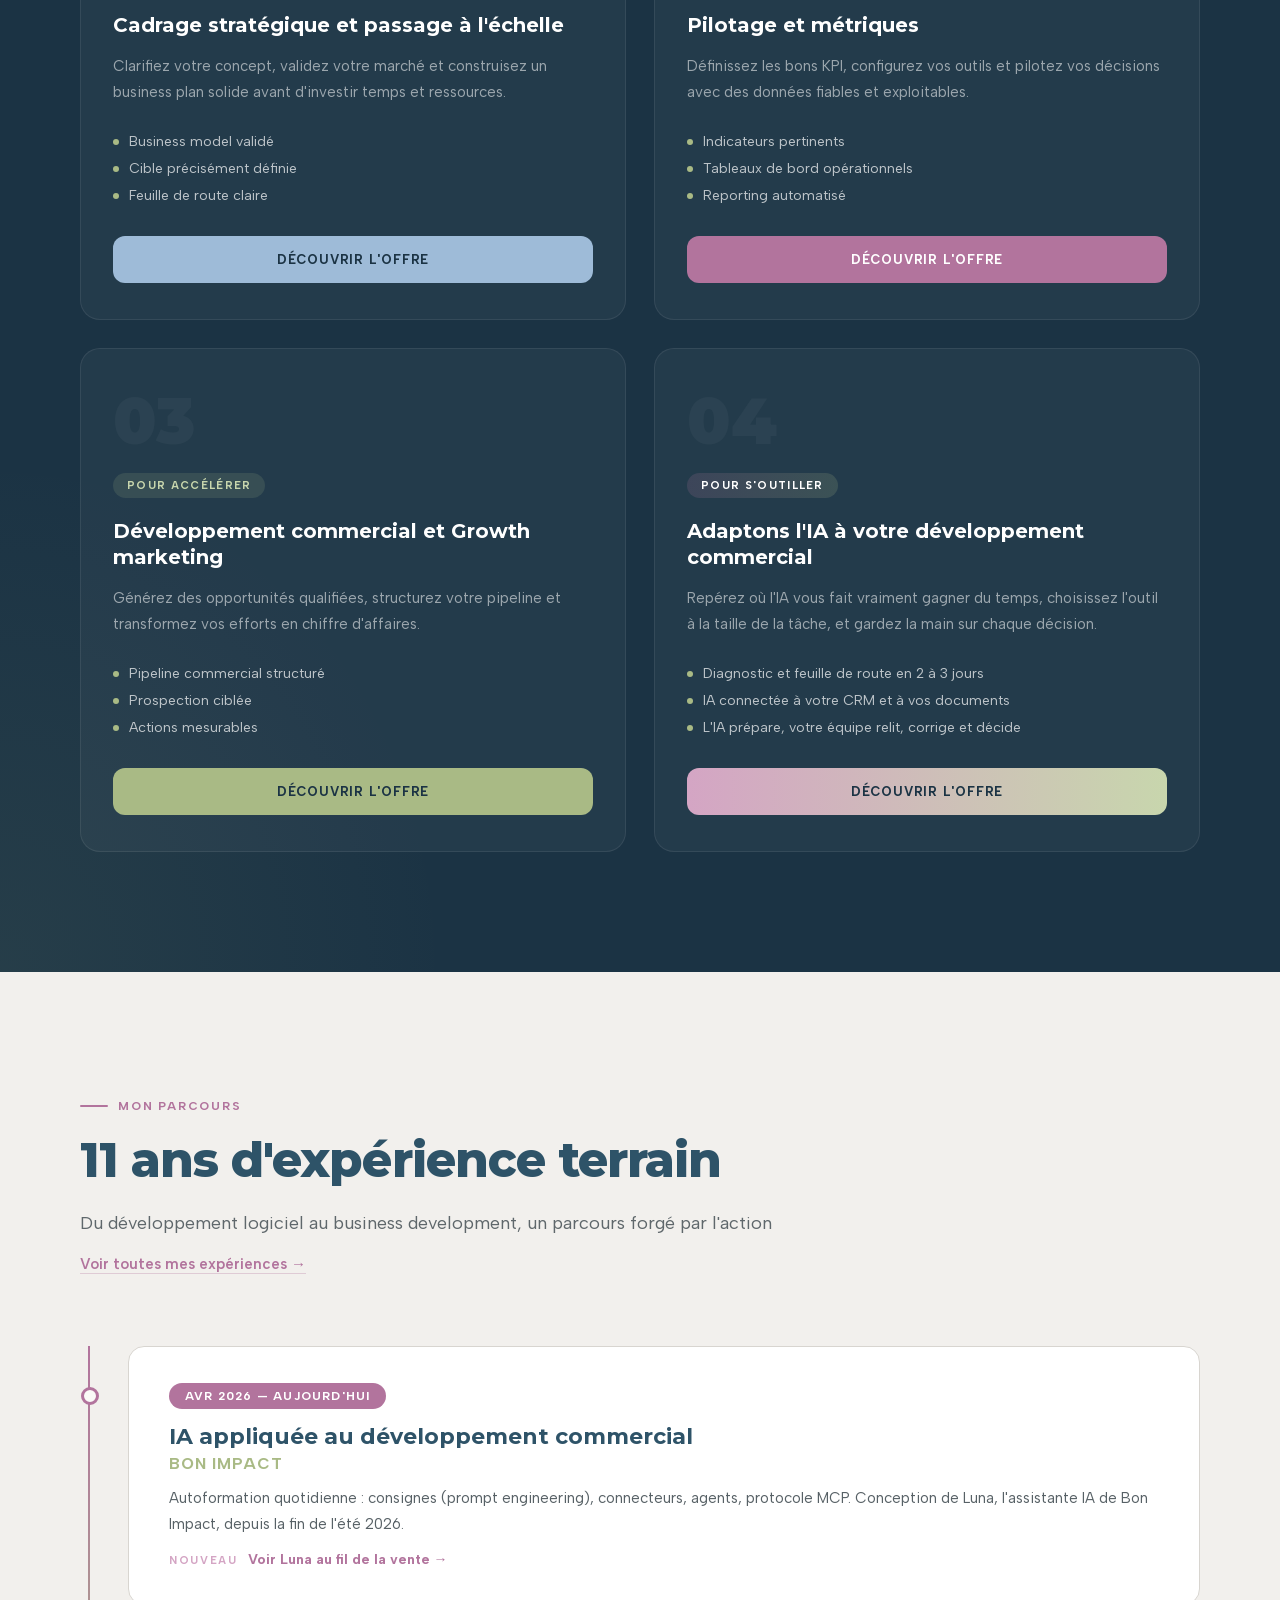
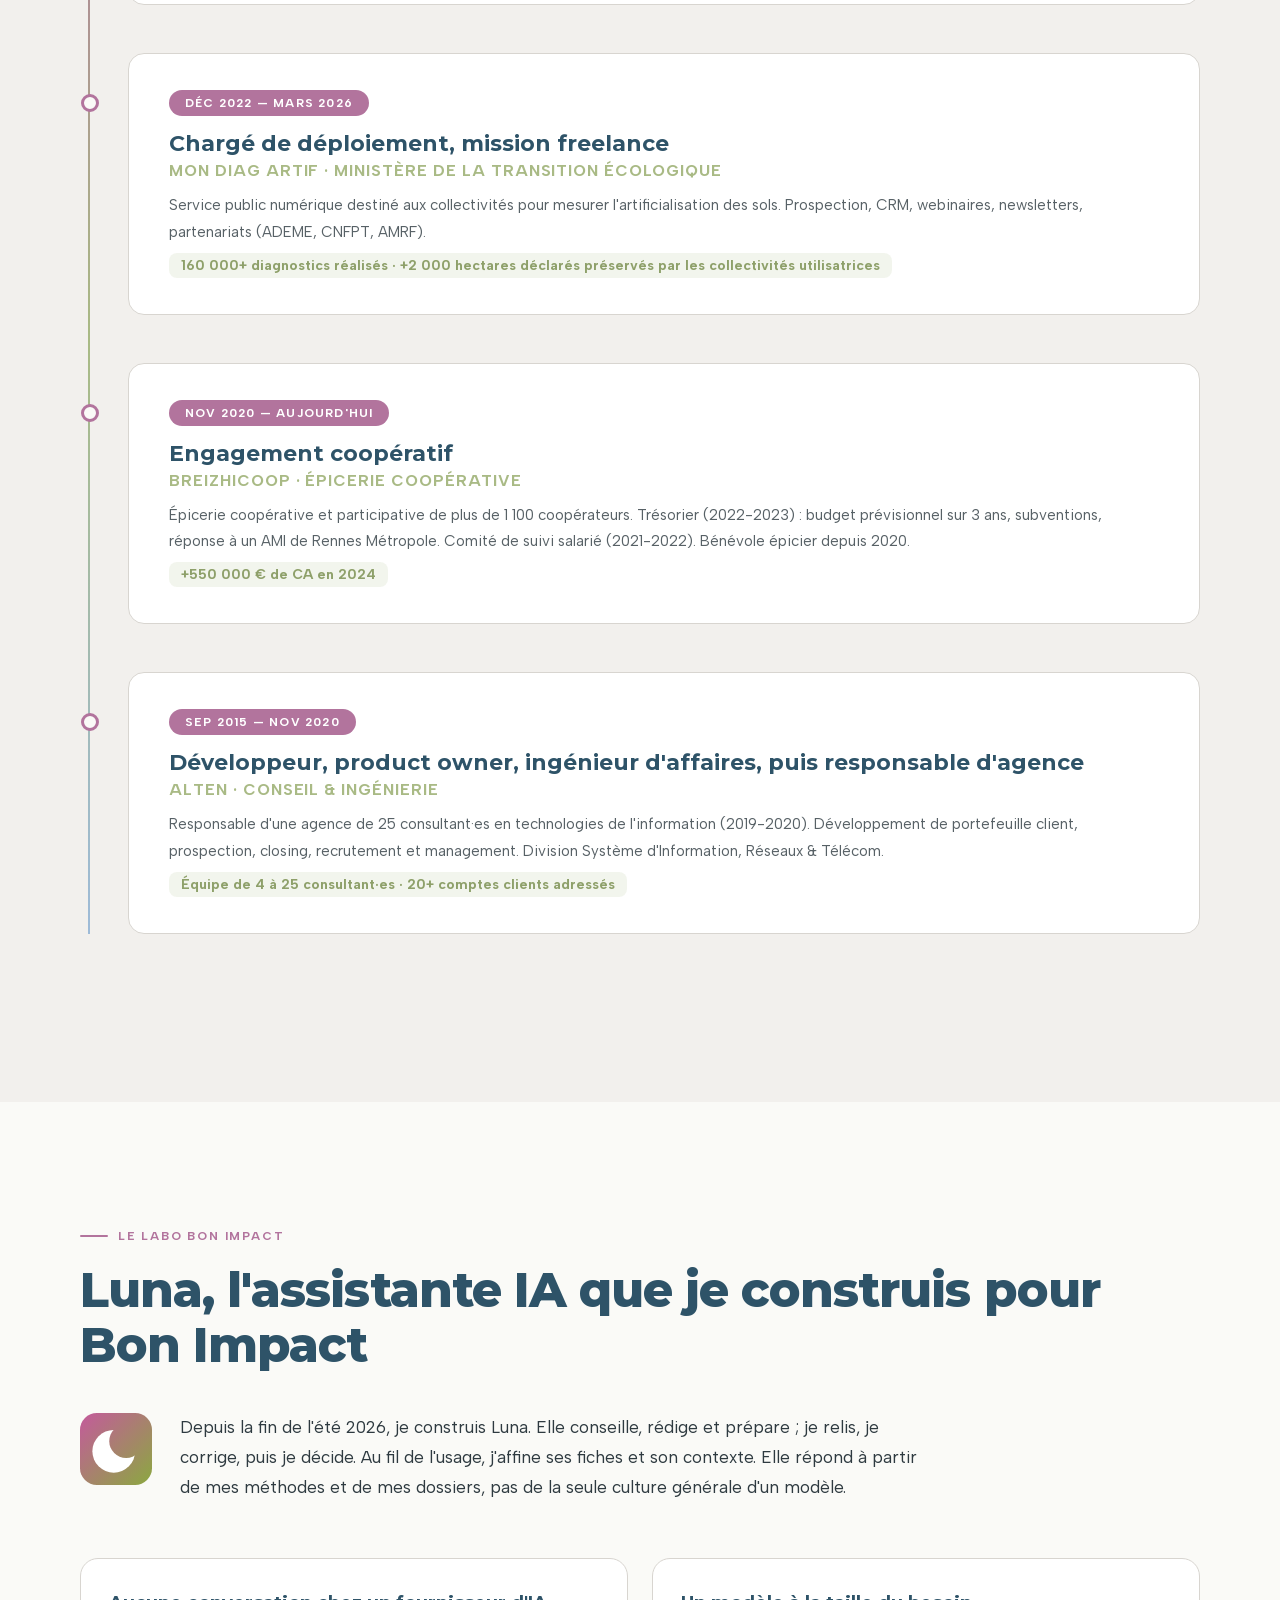
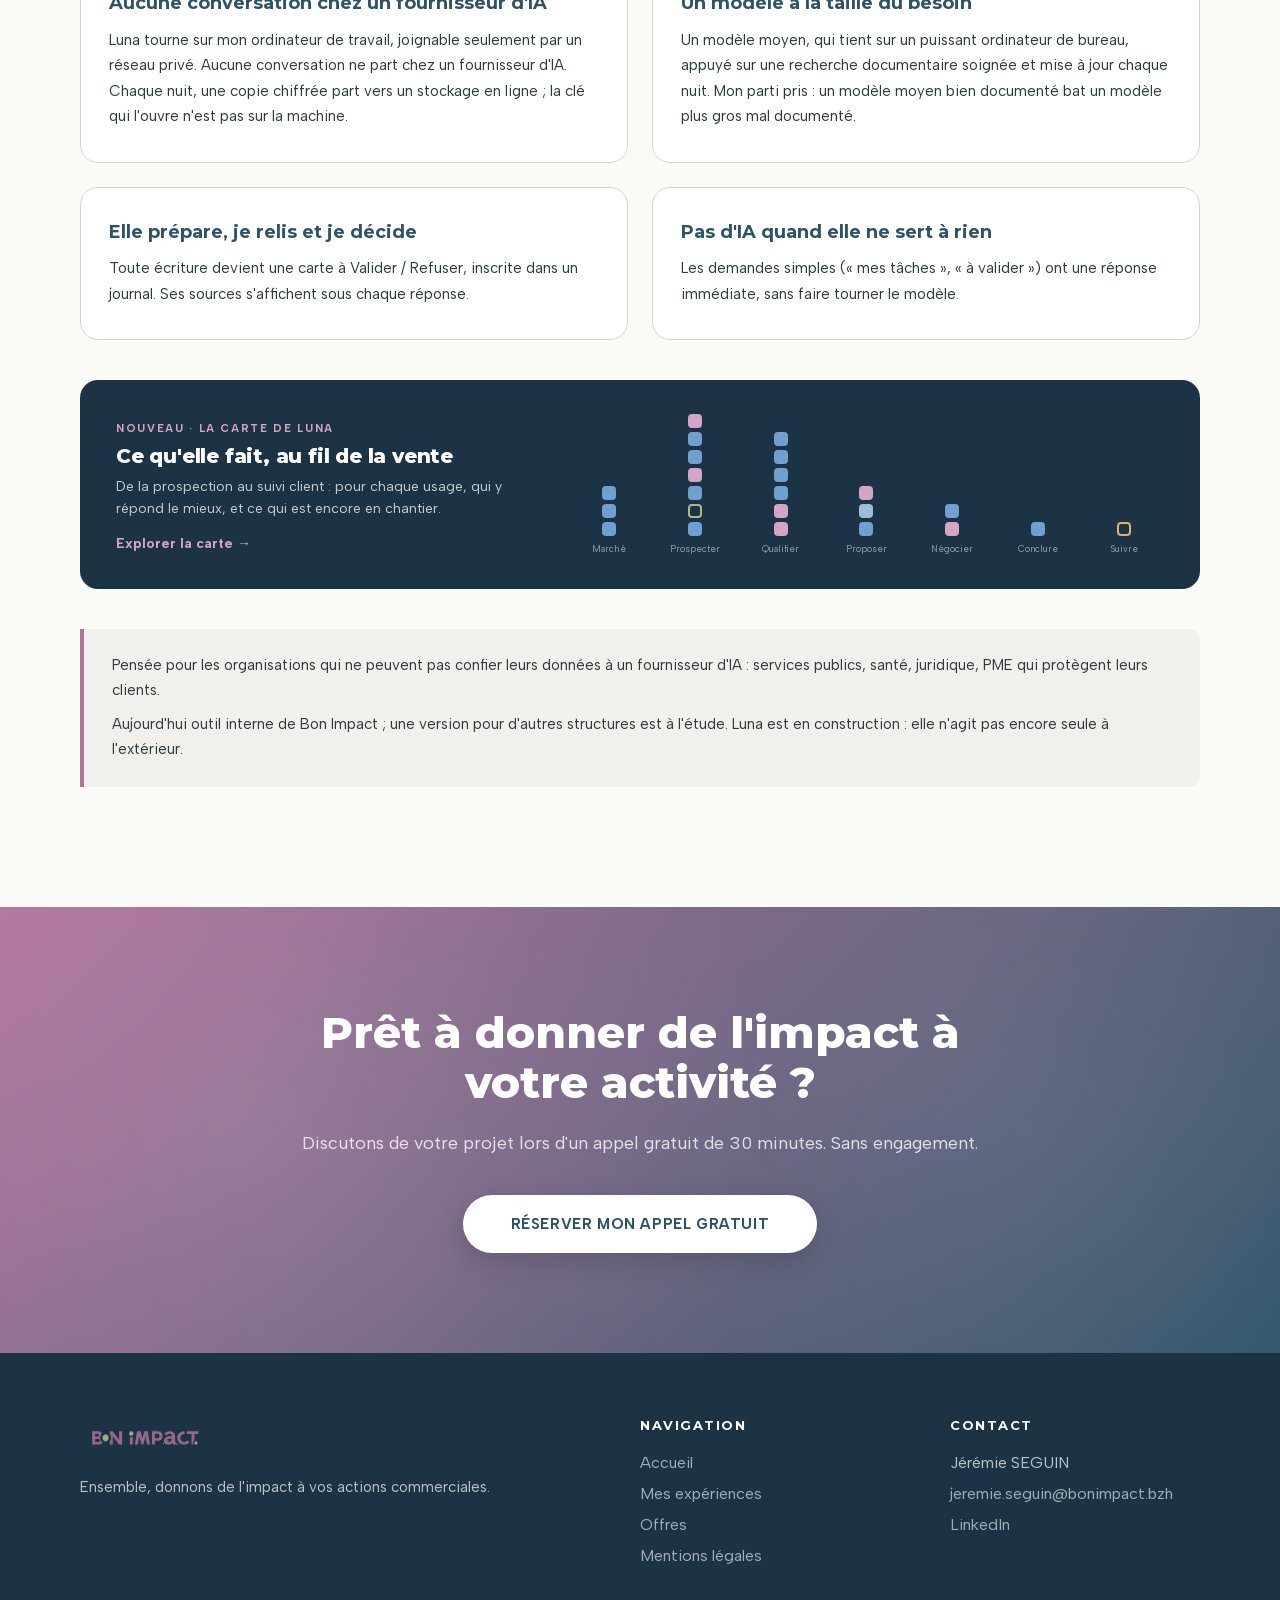
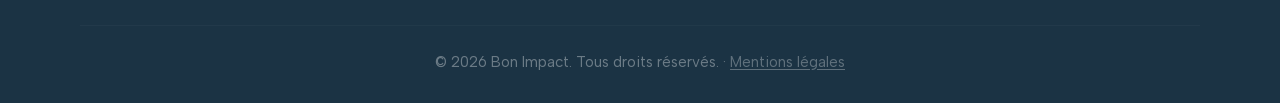
==== commit e69d902d: "Textes du site alignés sur ce qui est vrai (constats Impact du 23 nov) Une relecture n'est pas une l" ====
--- a/index.html
+++ b/index.html
@@ -1239,7 +1239,7 @@
                     <div class="tl-company">Mon Diag Artif · Ministère de la Transition Écologique</div>
                     <p>Service public numérique destiné aux collectivités pour mesurer l'artificialisation des sols.
                         Prospection, CRM, webinaires, newsletters, partenariats (ADEME, CNFPT, AMRF).</p>
-                    <span class="tl-highlight">160 000+ diagnostics réalisés · +2 000 hectares préservés</span>
+                    <span class="tl-highlight">160 000+ diagnostics réalisés · +2 000 hectares déclarés préservés par les collectivités utilisatrices</span>
                 </div>
                 <div class="tl-item reveal">
                     <span class="tl-dates">Nov 2020 — aujourd'hui</span>
@@ -1290,7 +1290,7 @@
             </div>
             <div class="labo-grid">
                 <div class="labo-card reveal">
-                    <h3>Les données restent sur ma machine</h3>
+                    <h3>Aucune conversation chez un fournisseur d'IA</h3>
                     <p>Luna tourne sur mon ordinateur de travail, joignable seulement par un réseau privé. Aucune
                         conversation ne part chez un fournisseur d'IA. Chaque nuit, une copie chiffrée part vers un
                         stockage en ligne ; la clé qui l'ouvre n'est pas sur la machine.</p>
